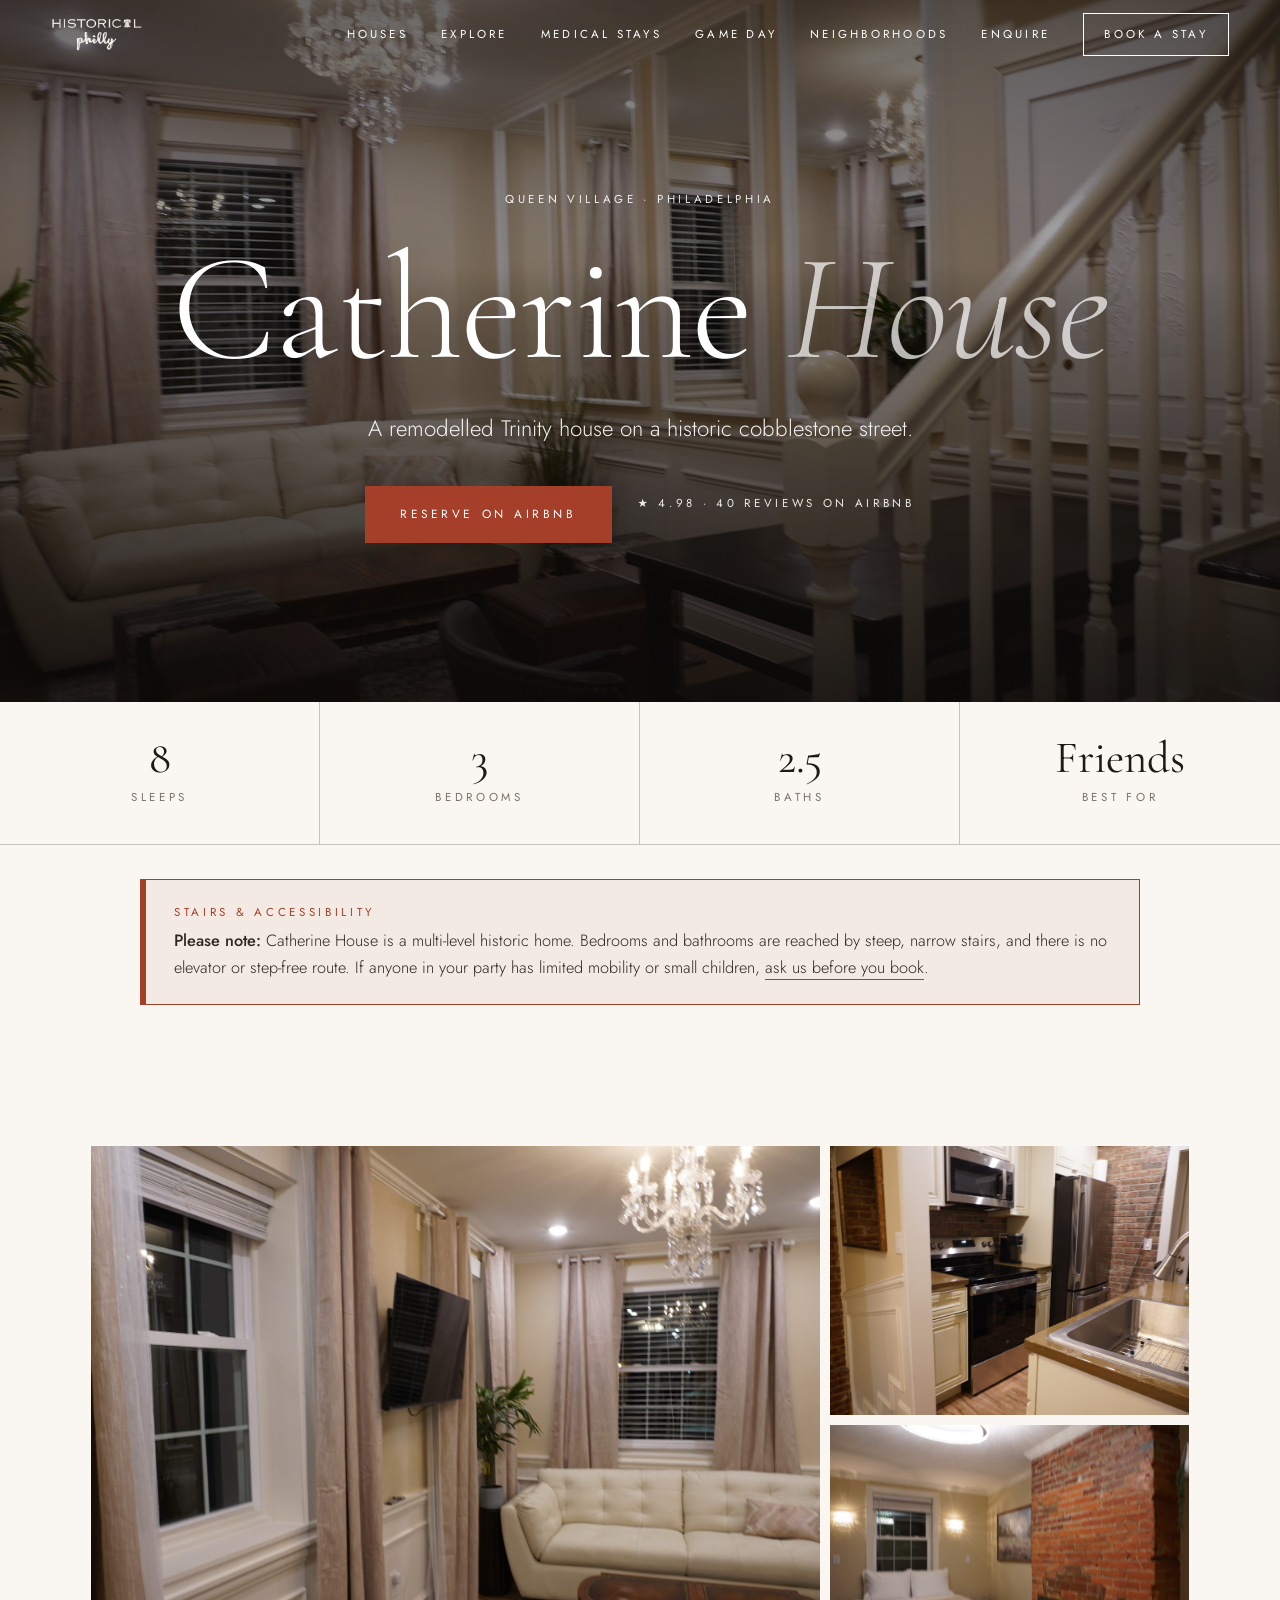
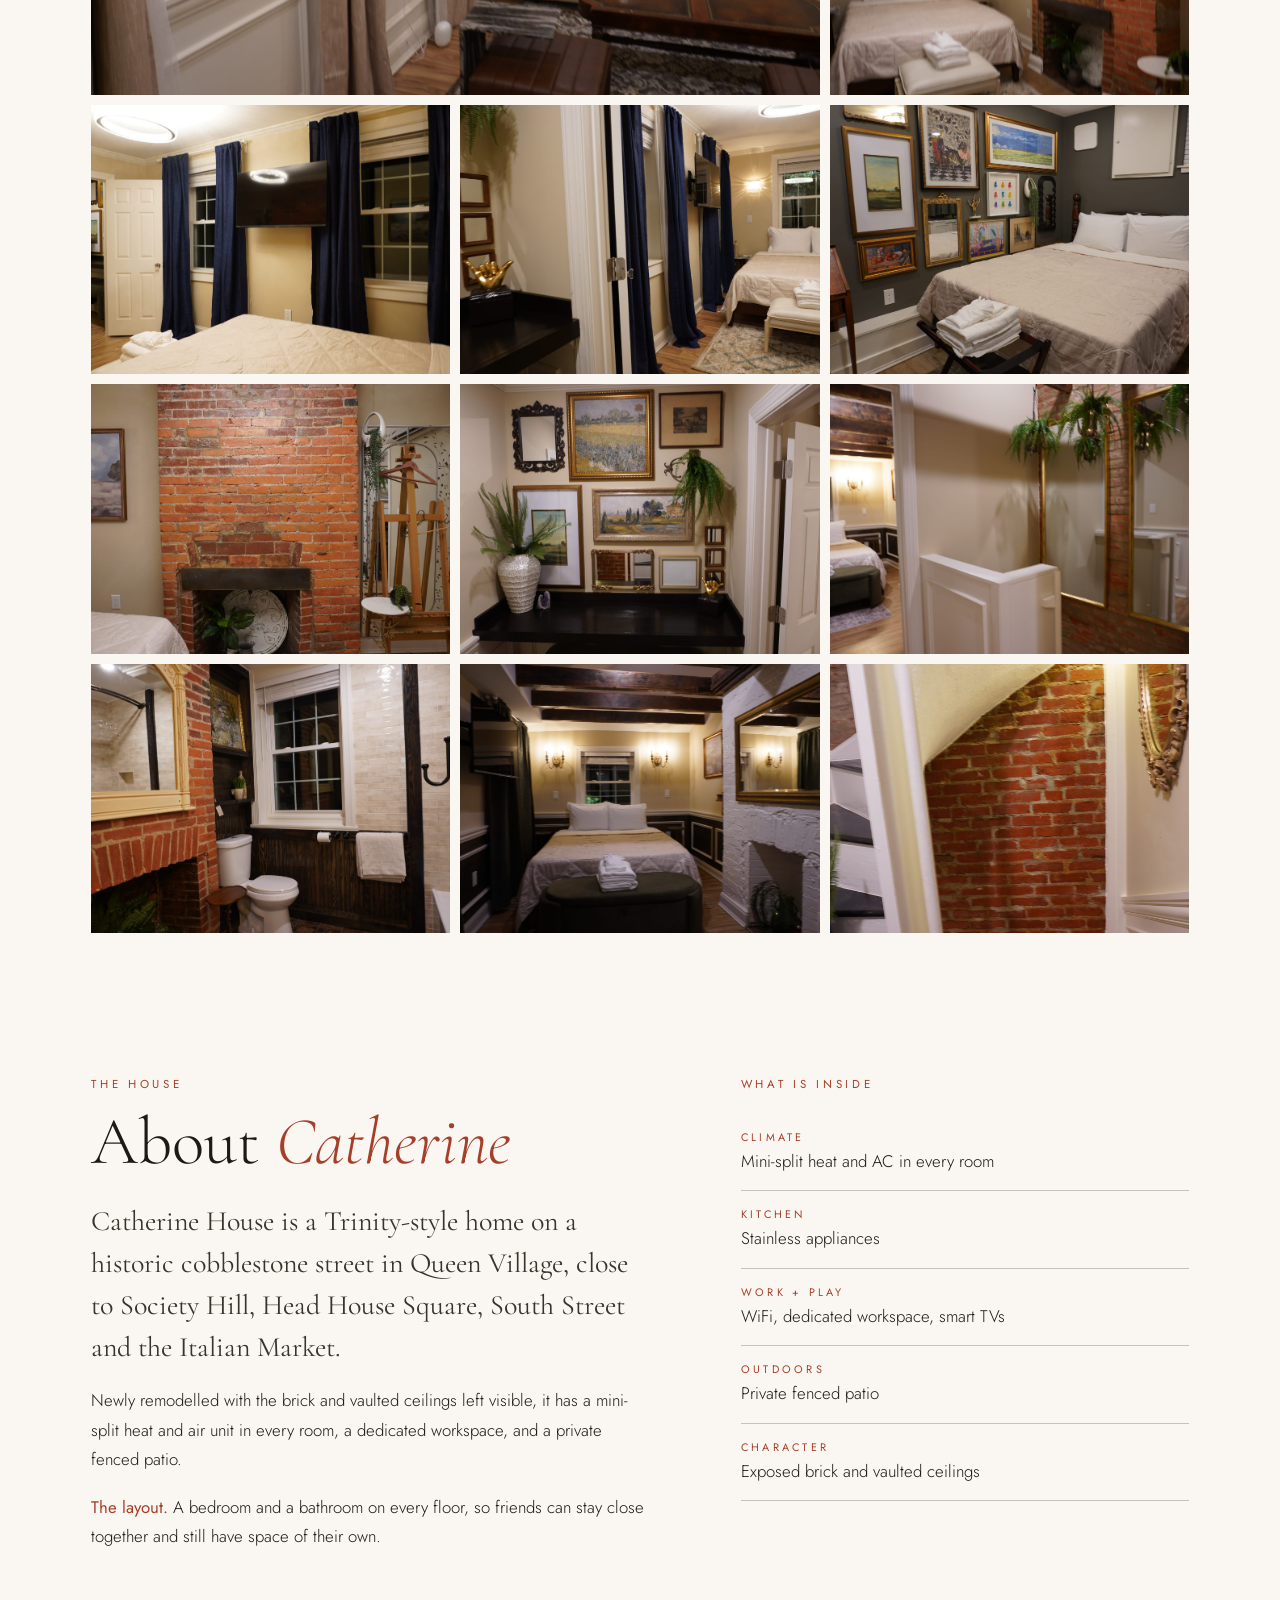
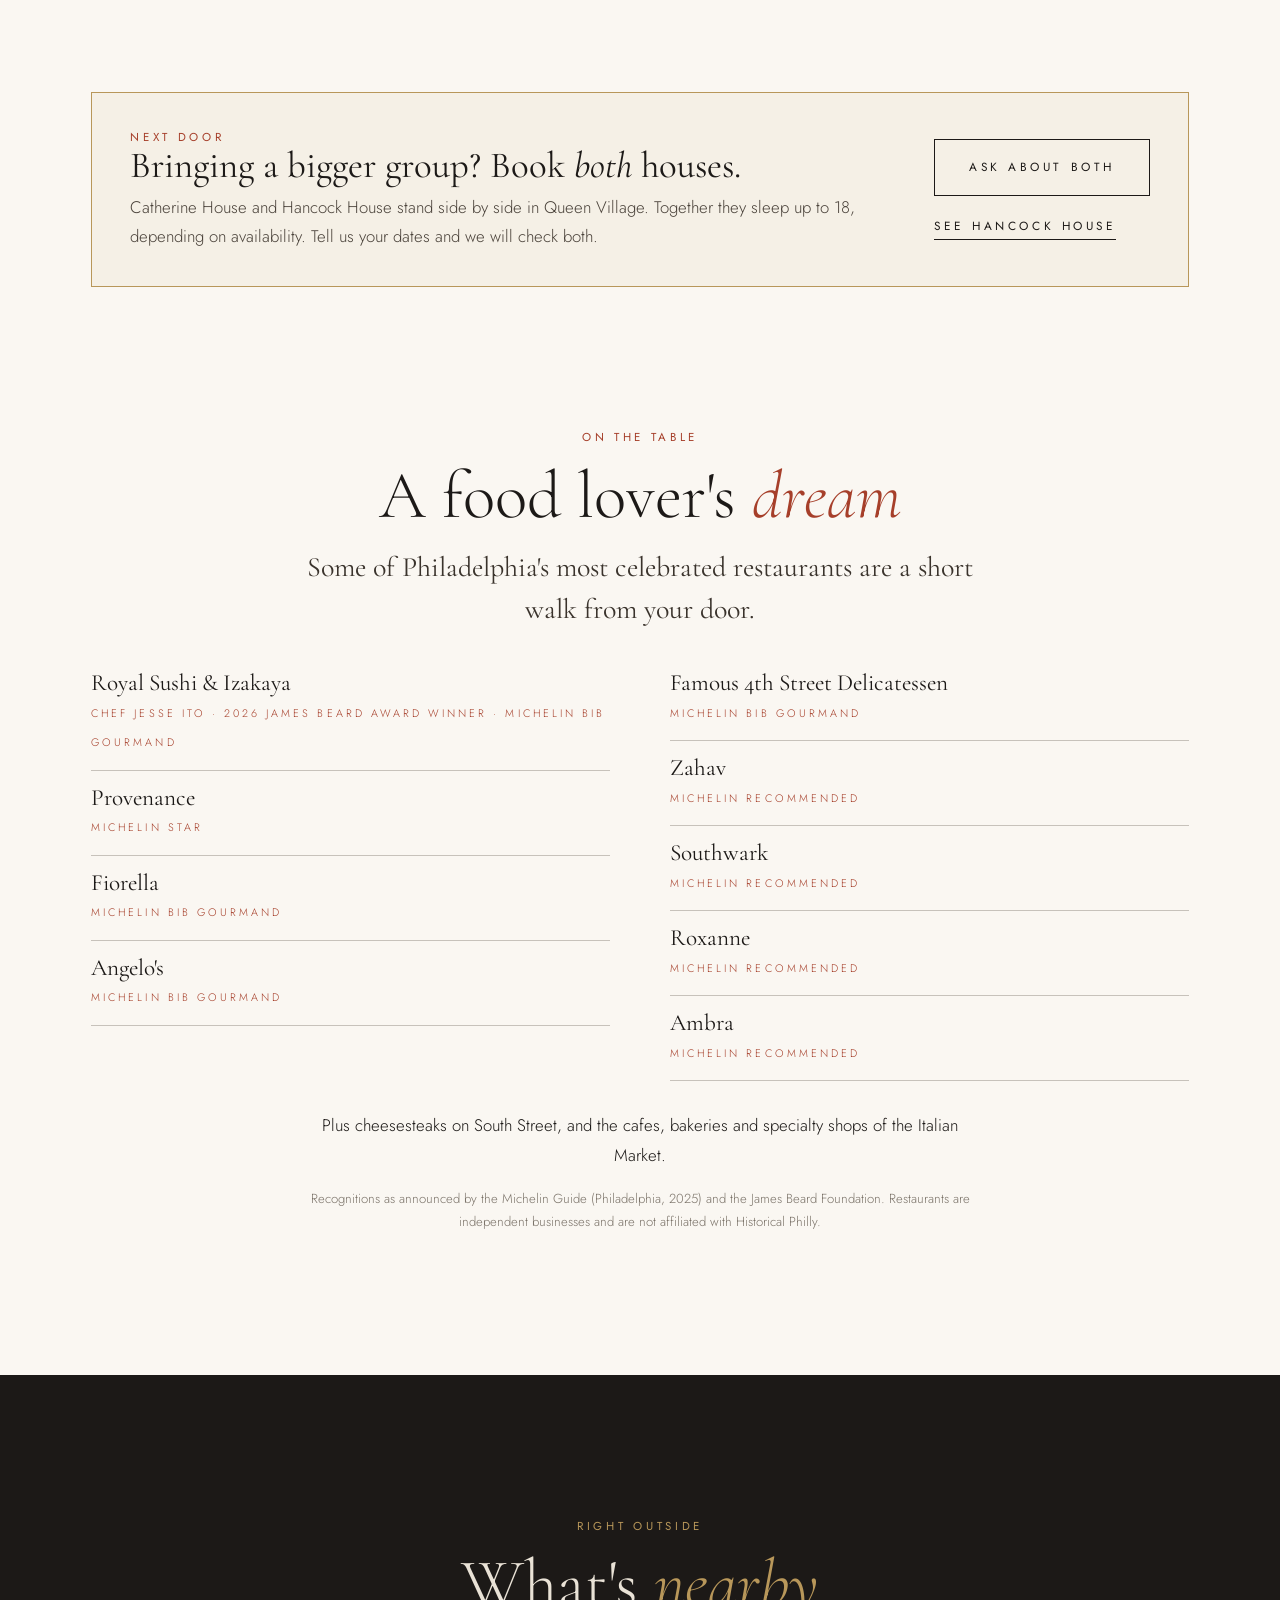
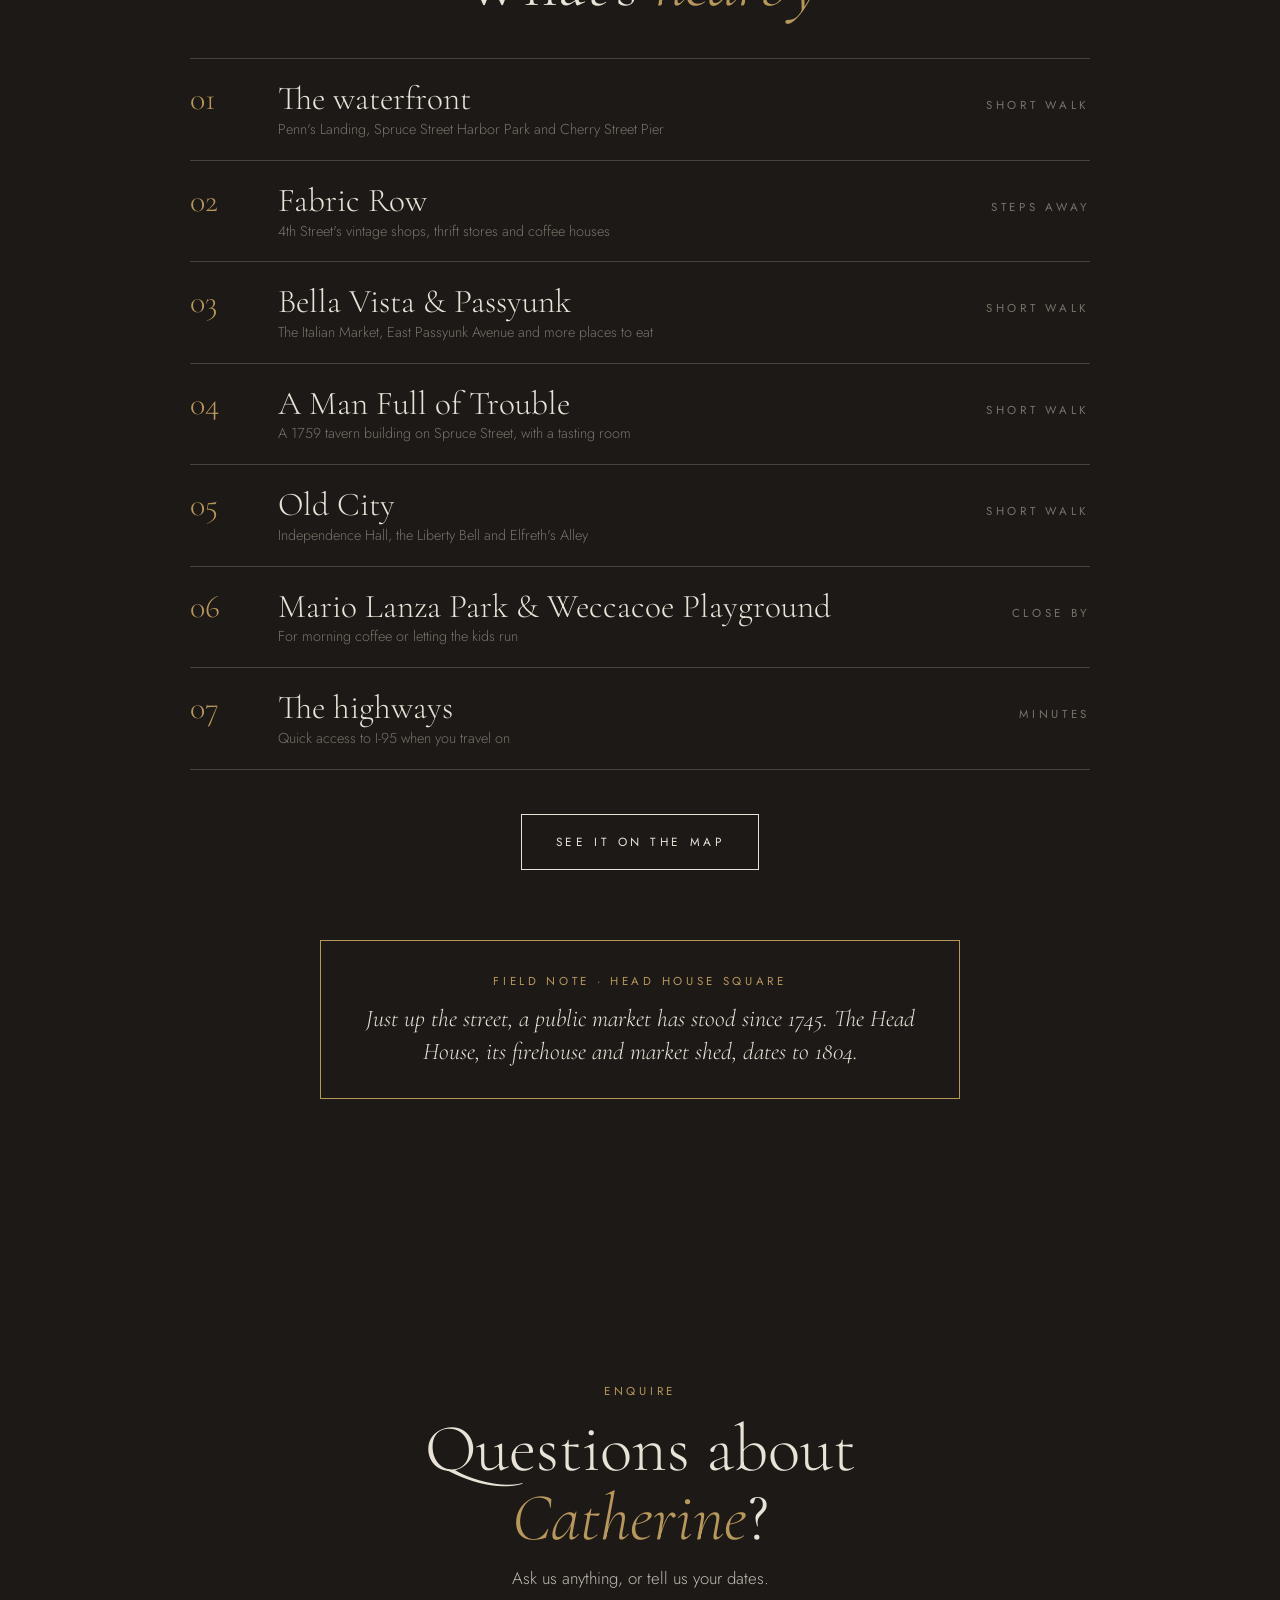
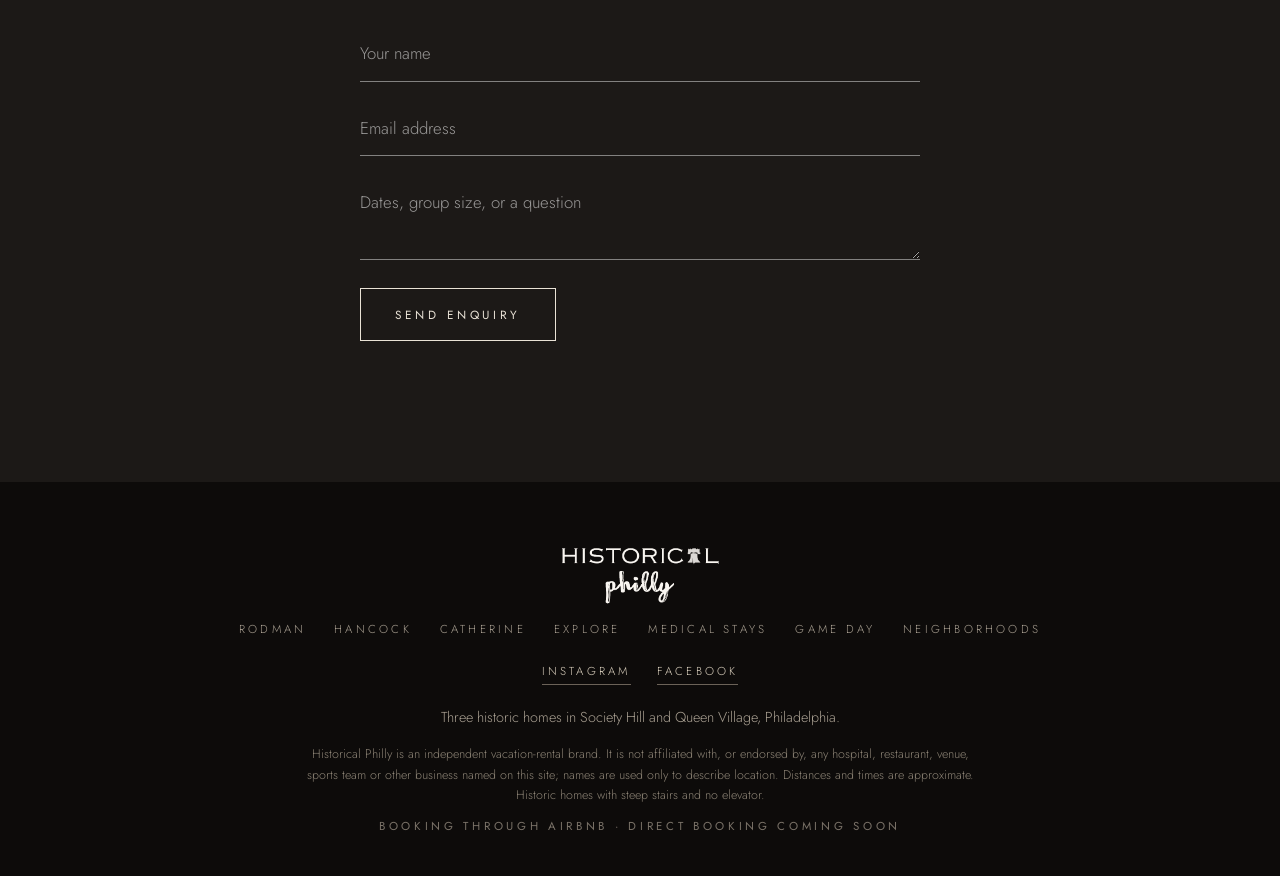
==== catherine-house.html @ 0735b4d9 "Add Game day page (Eagles, Phillies, Sixers, Flyers) with stadium distances; nav link; earlier menu " ====
<!doctype html>
<html lang="en"><head>
<meta charset="utf-8"><meta name="viewport" content="width=device-width,initial-scale=1">
<title>Catherine House · Historic Queen Village vacation home, Philadelphia · Historical Philly</title>
<meta name="description" content="Catherine House: A remodelled Trinity house on a historic cobblestone street. Sleeps 8 in Queen Village, Philadelphia.">
<meta property="og:title" content="Catherine House · Historic Queen Village vacation home, Philadelphia · Historical Philly"><meta property="og:description" content="Catherine House: A remodelled Trinity house on a historic cobblestone street. Sleeps 8 in Queen Village, Philadelphia."><meta property="og:type" content="website">
<link rel="icon" type="image/png" sizes="32x32" href="favicon-32.png"><link rel="icon" type="image/png" sizes="64x64" href="favicon-64.png"><link rel="apple-touch-icon" href="apple-touch-icon.png">
<link rel="preconnect" href="https://fonts.googleapis.com"><link rel="preconnect" href="https://fonts.gstatic.com" crossorigin>
<link href="https://fonts.googleapis.com/css2?family=Cormorant+Garamond:ital,wght@0,300;0,400;0,500;1,300;1,400&family=Jost:wght@300;400&display=swap" rel="stylesheet">
<link rel="stylesheet" href="style.css">
<script type="application/ld+json">{"@context":"https://schema.org","@type":"Organization","name":"Historical Philly","url":"https://historicalphilly.com","sameAs":["https://www.instagram.com/historicalphilly","https://www.facebook.com/profile.php?id=61594915439339"]}</script>
</head><body>
<header class="nav"><a class="brandmark lgo" href="index.html" aria-label="Historical Philly home"><img class="lg-light" src="images/logo-cream.png" alt="Historical Philly"><img class="lg-ink" src="images/logo-ink.png" alt="" aria-hidden="true"></a>
<nav class="links" aria-label="Main"><a href="index.html#houses">Houses</a><a href="explore.html">Explore</a><a href="medical.html">Medical stays</a><a href="gameday.html">Game day</a><a href="neighborhoods.html">Neighborhoods</a><a href="index.html#contact">Enquire</a><a class="book" href="index.html#houses"><span>Book a stay</span></a></nav>
<button class="burger" aria-label="Menu" aria-expanded="false"><i></i></button></header>
<div class="menu"><a href="index.html">Home</a><a href="rodman-house.html">Rodman House</a><a href="hancock-house.html">Hancock House</a><a href="catherine-house.html">Catherine House</a><a href="explore.html">Explore the map</a><a href="medical.html">Medical stays</a><a href="gameday.html">Game day</a><a href="neighborhoods.html">Neighborhoods</a><a href="index.html#contact">Enquire</a><div class="label">Society Hill · Queen Village</div></div>

<section class="hero short"><img src="images/catherine-hero.jpg" alt="Catherine House">
<div class="in"><div class="label">Queen Village · Philadelphia</div><h1>Catherine <em>House</em></h1>
<p class="sub">A remodelled Trinity house on a historic cobblestone street.</p><div class="cta-row"><a class="btn solid" href="https://www.airbnb.com/h/historicqueenvillage" rel="noopener">Reserve on Airbnb</a><span class="label">★ 4.98 · 40 reviews on Airbnb</span></div></div></section>
<div class="facts"><div><b>8</b><span class="label">Sleeps</span></div><div><b>3</b><span class="label">Bedrooms</span></div><div><b>2.5</b><span class="label">Baths</span></div><div><b>Friends</b><span class="label">Best for</span></div></div>
<div class="wrap" style="padding-top:34px"><div class="alert"><div class="label">Stairs &amp; accessibility</div><p><b>Please note:</b> Catherine House is a multi-level historic home. Bedrooms and bathrooms are reached by steep, narrow stairs, and there is no elevator or step-free route. If anyone in your party has limited mobility or small children, <a href="#contact">ask us before you book</a>.</p></div></div>

<section class="pad"><div class="wrap"><div class="gallery rv"><button type="button" data-full="images/catherine-1.jpg"><img src="images/catherine-1.jpg" alt="Catherine House photo 1" loading="lazy"></button><button type="button" data-full="images/catherine-2.jpg"><img src="images/catherine-2.jpg" alt="Catherine House photo 2" loading="lazy"></button><button type="button" data-full="images/catherine-3.jpg"><img src="images/catherine-3.jpg" alt="Catherine House photo 3" loading="lazy"></button><button type="button" data-full="images/catherine-4.jpg"><img src="images/catherine-4.jpg" alt="Catherine House photo 4" loading="lazy"></button><button type="button" data-full="images/catherine-5.jpg"><img src="images/catherine-5.jpg" alt="Catherine House photo 5" loading="lazy"></button><button type="button" data-full="images/catherine-6.jpg"><img src="images/catherine-6.jpg" alt="Catherine House photo 6" loading="lazy"></button><button type="button" data-full="images/catherine-7.jpg"><img src="images/catherine-7.jpg" alt="Catherine House photo 7" loading="lazy"></button><button type="button" data-full="images/catherine-8.jpg"><img src="images/catherine-8.jpg" alt="Catherine House photo 8" loading="lazy"></button><button type="button" data-full="images/catherine-9.jpg"><img src="images/catherine-9.jpg" alt="Catherine House photo 9" loading="lazy"></button><button type="button" data-full="images/catherine-10.jpg"><img src="images/catherine-10.jpg" alt="Catherine House photo 10" loading="lazy"></button><button type="button" data-full="images/catherine-11.jpg"><img src="images/catherine-11.jpg" alt="Catherine House photo 11" loading="lazy"></button><button type="button" data-full="images/catherine-12.jpg"><img src="images/catherine-12.jpg" alt="Catherine House photo 12" loading="lazy"></button></div></div></section>

<section class="pad" style="padding-top:0"><div class="wrap two">
<div class="rv"><div class="label brick">The house</div><h2 class="t" style="margin:14px 0 24px">About <em>Catherine</em></h2><p class="lead">Catherine House is a Trinity-style home on a historic cobblestone street in Queen Village, close to Society Hill, Head House Square, South Street and the Italian Market.</p><p style="margin-top:18px">Newly remodelled with the brick and vaulted ceilings left visible, it has a mini-split heat and air unit in every room, a dedicated workspace, and a private fenced patio.</p><p style="margin-top:18px"><b style="font-weight:400;color:var(--brick)">The layout.</b> A bedroom and a bathroom on every floor, so friends can stay close together and still have space of their own.</p></div>
<div class="rv"><div class="label brick">What is inside</div><ul class="list"><li><b>Climate</b>Mini-split heat and AC in every room</li><li><b>Kitchen</b>Stainless appliances</li><li><b>Work + play</b>WiFi, dedicated workspace, smart TVs</li><li><b>Outdoors</b>Private fenced patio</li><li><b>Character</b>Exposed brick and vaulted ceilings</li></ul></div></div></section>
<section class="pad" style="padding-top:0"><div class="wrap"><div class="callout rv"><div><div class="label brick">Next door</div>
<h3>Bringing a bigger group? Book <em>both</em> houses.</h3>
<p>Catherine House and Hancock House stand side by side in Queen Village. Together they sleep up to 18, depending on availability. Tell us your dates and we will check both.</p></div>
<div><a class="btn onlight" href="#contact">Ask about both</a><div style="margin-top:14px"><a class="uline" href="hancock-house.html">See Hancock House</a></div></div></div></div></section>
<section class="pad" style="padding-top:0"><div class="wrap"><div class="narrow rv" style="padding:0"><div class="label brick">On the table</div>
<h2 class="t" style="margin-top:14px">A food lover's <em>dream</em></h2><p class="lead" style="margin-top:16px">Some of Philadelphia's most celebrated restaurants are a short walk from your door.</p></div>
<ul class="dishes rv"><li><b>Royal Sushi &amp; Izakaya</b><span>Chef Jesse Ito · 2026 James Beard Award winner · Michelin Bib Gourmand</span></li><li><b>Provenance</b><span>Michelin star</span></li><li><b>Fiorella</b><span>Michelin Bib Gourmand</span></li><li><b>Angelo's</b><span>Michelin Bib Gourmand</span></li><li><b>Famous 4th Street Delicatessen</b><span>Michelin Bib Gourmand</span></li><li><b>Zahav</b><span>Michelin Recommended</span></li><li><b>Southwark</b><span>Michelin Recommended</span></li><li><b>Roxanne</b><span>Michelin Recommended</span></li><li><b>Ambra</b><span>Michelin Recommended</span></li></ul>
<p class="rv" style="text-align:center;margin-top:30px;max-width:640px;margin-left:auto;margin-right:auto">Plus cheesesteaks on South Street, and the cafes, bakeries and specialty shops of the Italian Market.</p>
<p class="fine rv" style="max-width:680px;margin-left:auto;margin-right:auto">Recognitions as announced by the Michelin Guide (Philadelphia, 2025) and the James Beard Foundation. Restaurants are independent businesses and are not affiliated with Historical Philly.</p></div></section>

<section class="dark pad"><div class="wrap"><div class="narrow rv" style="padding:0"><div class="label" style="color:var(--brass)">Right outside</div><h2 class="t" style="margin-top:14px">What's <em>nearby</em></h2></div>
<div class="rows" style="max-width:900px;margin:40px auto 0"><div class="row rv"><div class="n">01</div><div class="nm">The waterfront<small>Penn's Landing, Spruce Street Harbor Park and Cherry Street Pier</small></div><div class="lb label">Short walk</div></div><div class="row rv"><div class="n">02</div><div class="nm">Fabric Row<small>4th Street's vintage shops, thrift stores and coffee houses</small></div><div class="lb label">Steps away</div></div><div class="row rv"><div class="n">03</div><div class="nm">Bella Vista & Passyunk<small>The Italian Market, East Passyunk Avenue and more places to eat</small></div><div class="lb label">Short walk</div></div><div class="row rv"><div class="n">04</div><div class="nm">A Man Full of Trouble<small>A 1759 tavern building on Spruce Street, with a tasting room</small></div><div class="lb label">Short walk</div></div><div class="row rv"><div class="n">05</div><div class="nm">Old City<small>Independence Hall, the Liberty Bell and Elfreth's Alley</small></div><div class="lb label">Short walk</div></div><div class="row rv"><div class="n">06</div><div class="nm">Mario Lanza Park & Weccacoe Playground<small>For morning coffee or letting the kids run</small></div><div class="lb label">Close by</div></div><div class="row rv"><div class="n">07</div><div class="nm">The highways<small>Quick access to I-95 when you travel on</small></div><div class="lb label">Minutes</div></div></div>
<div style="text-align:center;margin-top:44px"><a class="btn" href="explore.html">See it on the map</a></div>
<div class="field rv" style="margin-top:70px"><div class="label">Field note · Head House Square</div><p>Just up the street, a public market has stood since 1745. The Head House, its firehouse and market shed, dates to 1804.</p></div></div></section>
<section class="dark pad" id="contact"><div class="narrow rv"><div class="label" style="color:var(--brass)">Enquire</div>
<h2 class="t" style="margin-top:14px">Questions about <em>Catherine</em>?</h2><p style="opacity:.8;margin-top:12px">Ask us anything, or tell us your dates.</p><div class="sent" role="status">Thank you. We will be in touch soon.</div>
<form class="sign" action="https://formsubmit.co/stefne@stefne.com" method="POST">
<input type="hidden" name="_subject" value="Historical Philly: Catherine House enquiry"><input type="hidden" name="_template" value="table"><input type="hidden" name="_captcha" value="false">
<input type="text" name="_honey" style="display:none" tabindex="-1" autocomplete="off"><input type="hidden" name="_next" value="https://historicalphilly.com/catherine-house.html?sent=1">
<input type="text" name="name" placeholder="Your name" aria-label="Your name" required>
<input type="email" name="email" placeholder="Email address" aria-label="Email address" required>
<textarea name="message" rows="2" placeholder="Dates, group size, or a question" aria-label="Message"></textarea>
<button class="btn" type="submit">Send enquiry</button></form></div></section>
<div class="mcta"><a class="btn solid" href="https://www.airbnb.com/h/historicqueenvillage" rel="noopener">Reserve Catherine House</a></div>
<footer><div class="wrap"><a href="index.html"><img class="flogo" src="images/logo-cream.png" alt="Historical Philly"></a>
<nav><a href="rodman-house.html">Rodman</a><a href="hancock-house.html">Hancock</a><a href="catherine-house.html">Catherine</a><a href="explore.html">Explore</a><a href="medical.html">Medical stays</a><a href="gameday.html">Game day</a><a href="neighborhoods.html">Neighborhoods</a></nav>
<div class="social"><a href="https://www.instagram.com/historicalphilly" rel="noopener" target="_blank">Instagram</a><a href="https://www.facebook.com/profile.php?id=61594915439339" rel="noopener" target="_blank">Facebook</a></div><div>Three historic homes in Society Hill and Queen Village, Philadelphia.</div>
<p class="disc">Historical Philly is an independent vacation-rental brand. It is not affiliated with, or endorsed by, any hospital, restaurant, venue, sports team or other business named on this site; names are used only to describe location. Distances and times are approximate. Historic homes with steep stairs and no elevator.</p><div class="label">Booking through Airbnb · direct booking coming soon</div></div></footer>
<script src="script.js"></script>
</body></html>
---- style.css ----
/* Historical Philly — editorial / cinematic system
   Cormorant Garamond display + Jost text. Warm stone neutrals, brick-red accent, brass hairlines. */
:root{
  --cream:#faf7f2;--stone:#1c1917;--ink:#0d0b0a;--brick:#a63f2a;--brass:#b8975a;--mist:#e6dfd1;--muted:#7a7268;
  --serif:'Cormorant Garamond','Times New Roman',serif;--sans:'Jost',system-ui,sans-serif;
  --gut:clamp(20px,4vw,56px);
}
*{box-sizing:border-box;margin:0;padding:0}
html{scroll-behavior:smooth}
body{background:var(--cream);color:var(--stone);font-family:var(--sans);font-weight:300;font-size:1.05rem;line-height:1.75;-webkit-font-smoothing:antialiased}
img{max-width:100%;display:block}
a{color:inherit}
.wrap{max-width:1200px;margin:0 auto;padding:0 var(--gut)}
.narrow{max-width:720px;margin:0 auto;padding:0 var(--gut);text-align:center}
.label{font-family:var(--sans);font-weight:400;font-size:.72rem;letter-spacing:.32em;text-transform:uppercase}
.brick{color:var(--brick)}
h1,h2,h3{font-family:var(--serif);font-weight:300;line-height:1.02}
h2.t{font-size:clamp(2.4rem,5.4vw,4.2rem);margin-bottom:6px}
h2.t em,h1 em{font-style:italic;color:var(--brick)}
.vline{width:1px;height:72px;background:var(--brass);margin:30px auto}
section.pad{padding:clamp(80px,11vw,150px) 0}
.dark{background:var(--stone);color:#e9e2d6}
.dark h2.t em{color:var(--brass)}

/* ===== nav ===== */
.nav{position:fixed;top:0;left:0;right:0;z-index:50;display:flex;align-items:center;justify-content:space-between;
  height:82px;padding:0 var(--gut);color:#fff;transition:background .35s,color .35s,height .35s,box-shadow .35s}
.nav.solid{background:rgba(250,247,242,.96);color:var(--stone);height:66px;box-shadow:0 1px 0 rgba(28,25,23,.12);backdrop-filter:blur(8px)}
.brandmark{text-decoration:none;font-family:var(--serif);font-size:1.55rem;letter-spacing:.22em;text-transform:uppercase;font-weight:500;white-space:nowrap}
.brandmark i{font-style:italic;text-transform:none;letter-spacing:.02em;font-weight:400;opacity:.8;margin:0 .15em}
.links{display:flex;align-items:center;gap:clamp(18px,2.6vw,38px)}
.links a{text-decoration:none;font-size:.72rem;letter-spacing:.28em;text-transform:uppercase;font-weight:400;padding:6px 0;border-bottom:1px solid transparent}
.links a:hover,.links a[aria-current]{border-color:currentColor}
.links .book{border:1px solid currentColor;padding:10px 20px}
.links .book:hover{background:currentColor}
.links .book:hover span{color:var(--ink)}
.burger{display:none;background:none;border:0;color:inherit;cursor:pointer;width:34px;height:34px;position:relative}
.burger i,.burger::before,.burger::after{content:"";position:absolute;left:5px;right:5px;height:1px;background:currentColor;transition:.3s}
.burger::before{top:11px}.burger i{top:17px}.burger::after{top:23px}
.menu{position:fixed;inset:0;background:var(--ink);color:#f3ece0;z-index:45;display:none;flex-direction:column;align-items:center;justify-content:center;gap:10px}
.menu.on{display:flex}
.menu a{font-family:var(--serif);font-size:clamp(2.2rem,9vw,3.6rem);text-decoration:none;font-weight:300;line-height:1.25}
.menu a:hover{font-style:italic;color:var(--brass)}
.menu .label{color:var(--brass);margin-top:26px}
body.lock{overflow:hidden}

/* ===== hero ===== */
.hero{position:relative;min-height:100svh;display:grid;place-items:center;text-align:center;color:#fff;overflow:hidden;background:var(--ink)}
.hero.short{min-height:78svh}
.hero>img{position:absolute;inset:0;width:100%;height:100%;object-fit:cover;animation:kb 26s ease-out both;transform-origin:50% 40%}
@keyframes kb{from{transform:scale(1.02)}to{transform:scale(1.14)}}
.hero::after{content:"";position:absolute;inset:0;background:linear-gradient(rgba(13,11,10,.62),rgba(13,11,10,.34) 38%,rgba(13,11,10,.86))}
.hero .in{position:relative;z-index:2;padding:120px var(--gut) 90px;max-width:1100px}
.hero .label{color:rgba(255,255,255,.9);margin-bottom:22px}
.hero h1{font-size:clamp(3.6rem,12.5vw,9.5rem);text-shadow:0 2px 40px rgba(0,0,0,.35);letter-spacing:-.01em}
.hero h1 em{color:rgba(255,255,255,.7);font-weight:300}
.hero .sub{font-size:clamp(1.05rem,2vw,1.4rem);margin:22px auto 38px;max-width:640px;color:rgba(255,255,255,.92)}
.cta-row{display:flex;gap:26px;justify-content:center;align-items:center;flex-wrap:wrap}
.btn{display:inline-block;text-decoration:none;font-family:var(--sans);font-weight:400;font-size:.74rem;letter-spacing:.3em;text-transform:uppercase;
  padding:17px 34px;border:1px solid currentColor;color:inherit;background:transparent;cursor:pointer;transition:.3s}
.btn:hover{background:#fff;color:var(--ink);border-color:#fff}
.btn.solid{background:var(--brick);border-color:var(--brick);color:#fff}
.btn.solid:hover{background:transparent;color:inherit;border-color:currentColor}
.btn.onlight:hover{background:var(--stone);color:var(--cream);border-color:var(--stone)}
.uline{font-size:.74rem;letter-spacing:.3em;text-transform:uppercase;font-weight:400;text-decoration:none;border-bottom:1px solid currentColor;padding-bottom:5px}
.scrollcue{position:absolute;bottom:26px;left:50%;transform:translateX(-50%);z-index:2;color:rgba(255,255,255,.75)}
.scrollcue::after{content:"";display:block;width:1px;height:38px;background:rgba(255,255,255,.6);margin:10px auto 0}

/* ===== intro ===== */
.lead{font-family:var(--serif);font-size:clamp(1.3rem,2.4vw,1.75rem);line-height:1.5;color:#3a332c;font-weight:400}

/* ===== house cards ===== */
.houses{display:grid;grid-template-columns:repeat(3,1fr);gap:26px;margin-top:56px}
.hcard{position:relative;display:block;aspect-ratio:3/4.3;overflow:hidden;color:#fff;text-decoration:none;background:var(--ink)}
.hcard img{position:absolute;inset:0;width:100%;height:100%;object-fit:cover;transition:transform 1.4s cubic-bezier(.2,.7,.2,1)}
.hcard:hover img{transform:scale(1.08)}
.hcard::after{content:"";position:absolute;inset:0;background:linear-gradient(transparent 38%,rgba(13,11,10,.88))}
.hcard .tx{position:absolute;left:0;right:0;bottom:0;z-index:2;padding:30px 28px}
.hcard .label{color:var(--brass);margin-bottom:8px}
.hcard h3{font-size:clamp(2rem,3.2vw,2.7rem);font-weight:400}
.hcard .rt{font-size:.85rem;letter-spacing:.05em;opacity:.85;margin-top:2px}
.hcard .go{display:inline-block;margin-top:16px;font-size:.7rem;letter-spacing:.3em;text-transform:uppercase;border-bottom:1px solid rgba(255,255,255,.6);padding-bottom:4px}

/* ===== quote band ===== */
.qband{position:relative;text-align:center;color:#f3ece0;overflow:hidden}
.qband>img{position:absolute;inset:0;width:100%;height:100%;object-fit:cover;opacity:.32}
.qband::before{content:"";position:absolute;inset:0;background:rgba(28,25,23,.86)}
.qband .wrap{position:relative;z-index:1}
.qband blockquote{font-family:var(--serif);font-style:italic;font-weight:300;font-size:clamp(2.2rem,5.6vw,4.6rem);line-height:1.08;max-width:1000px;margin:0 auto}
.qband .label{color:var(--brass);margin-top:30px}

/* ===== numbered rows (walk / places) ===== */
.rows{margin-top:40px;border-top:1px solid rgba(122,114,104,.4)}
.row{display:grid;grid-template-columns:70px 1fr auto;gap:18px;align-items:baseline;padding:22px 0;border-bottom:1px solid rgba(122,114,104,.4);transition:padding .3s}
.row:hover{padding-left:12px}
.row .n{font-family:var(--serif);font-size:2rem;color:var(--brick);line-height:1}
.row .nm{font-family:var(--serif);font-size:clamp(1.5rem,2.6vw,2.1rem);line-height:1.1}
.row .nm small{display:block;font-family:var(--sans);font-size:.9rem;color:var(--muted);margin-top:4px;font-weight:300}
.row .lb{color:var(--muted);text-align:right}
.dark .row{border-color:rgba(255,255,255,.18)}.dark .rows{border-color:rgba(255,255,255,.18)}.dark .row .n{color:var(--brass)}

/* ===== split sections ===== */
.split{display:grid;grid-template-columns:1fr 1fr;min-height:640px}
.split .im{position:relative;overflow:hidden}
.split .im img{position:absolute;inset:0;width:100%;height:100%;object-fit:cover}
.split .tx{padding:clamp(48px,7vw,110px) clamp(28px,6vw,90px);display:flex;flex-direction:column;justify-content:center}
.split.rev .im{order:2}
.split .tx p+p{margin-top:16px}

/* ===== house page ===== */
.facts{display:grid;grid-template-columns:repeat(4,1fr);border-bottom:1px solid rgba(122,114,104,.4)}
.facts div{padding:34px 12px;text-align:center;border-right:1px solid rgba(122,114,104,.4)}
.facts div:last-child{border-right:0}
.facts b{display:block;font-family:var(--serif);font-weight:400;font-size:clamp(1.9rem,3.6vw,2.8rem);line-height:1}
.facts span{color:var(--muted)}
.gallery{display:grid;grid-template-columns:repeat(3,1fr);gap:10px}
.gallery button{border:0;padding:0;background:var(--ink);cursor:zoom-in;overflow:hidden;aspect-ratio:4/3}
.gallery button:first-child{grid-column:span 2;grid-row:span 2;aspect-ratio:auto}
.gallery img{width:100%;height:100%;object-fit:cover;transition:transform 1s cubic-bezier(.2,.7,.2,1)}
.gallery button:hover img{transform:scale(1.06)}
.two{display:grid;grid-template-columns:1.25fr 1fr;gap:clamp(36px,7vw,110px)}
.list{list-style:none;margin-top:20px}
.list li{padding:14px 0;border-bottom:1px solid rgba(122,114,104,.4)}
.list b{display:block;font-weight:400;color:var(--brick);font-size:.68rem;letter-spacing:.3em;text-transform:uppercase}
.field{border:1px solid var(--brass);padding:30px 34px;max-width:640px;margin:0 auto;text-align:center}
.field .label{color:var(--brass);margin-bottom:12px}
.field p{font-family:var(--serif);font-style:italic;font-size:1.5rem;line-height:1.35;color:inherit}
.note{border-left:2px solid var(--brick);padding:6px 0 6px 20px;margin-top:26px;color:#4a423a}
.stars{letter-spacing:.14em;color:var(--brass);font-size:.8rem}

/* ===== forms ===== */
.sent{display:none;max-width:560px;margin:0 auto 24px;padding:14px;border:1px solid var(--brass);color:var(--brass);text-align:center;font-size:.85rem;letter-spacing:.06em}
form.sign{display:grid;gap:20px;max-width:560px;margin:34px auto 0;text-align:left}
form.sign input,form.sign textarea{font:inherit;font-weight:300;background:transparent;border:0;border-bottom:1px solid rgba(255,255,255,.45);color:#fff;padding:12px 0;width:100%;border-radius:0;outline:0}
form.sign input::placeholder,form.sign textarea::placeholder{color:rgba(255,255,255,.55)}
form.sign input:focus,form.sign textarea:focus{border-color:var(--brass)}
form.sign .btn{justify-self:start;margin-top:8px}

/* ===== footer ===== */
footer{background:var(--ink);color:#a89f91;text-align:center;padding:0 0 40px;font-size:.9rem}
footer{padding-top:64px}
footer .brandmark{color:#f3ece0;display:inline-block;margin-bottom:14px}
footer .label{margin-top:10px;color:#7a7268}
footer nav{display:flex;justify-content:center;gap:28px;flex-wrap:wrap;margin:12px 0 22px}
footer nav a{font-size:.72rem;letter-spacing:.28em;text-transform:uppercase;text-decoration:none}

/* ===== lightbox ===== */
#lb{position:fixed;inset:0;background:rgba(13,11,10,.96);display:none;align-items:center;justify-content:center;z-index:100;padding:20px}
#lb.on{display:flex}
#lb img{max-height:90vh}
#lb button{position:absolute;background:none;border:0;color:#fff;font-size:2.6rem;cursor:pointer;padding:12px;font-weight:200}
#lb .x{top:8px;right:14px}#lb .p{left:8px;top:50%}#lb .n{right:8px;top:50%}

.mcta{display:none}
/* reveal */
.js .rv{opacity:0;transform:translateY(28px);transition:opacity 1s ease,transform 1s cubic-bezier(.2,.7,.2,1)}
.js .rv.in{opacity:1;transform:none}

@media(max-width:900px){
  .links{display:none}.burger{display:block}
  .houses{grid-template-columns:1fr}.hcard{aspect-ratio:4/4.6}
  .split,.two{grid-template-columns:1fr}.split .im{min-height:340px}.split.rev .im{order:0}
  .facts{grid-template-columns:repeat(2,1fr)}.facts div:nth-child(2){border-right:0}.facts div:nth-child(-n+2){border-bottom:1px solid rgba(122,114,104,.4)}
  .gallery{grid-template-columns:repeat(2,1fr)}.gallery button:first-child{grid-column:span 2;aspect-ratio:4/3}
  .row{grid-template-columns:44px 1fr}.row .lb{grid-column:2;text-align:left}
  .mcta{display:block;position:sticky;bottom:0;z-index:30;background:var(--ink);padding:10px var(--gut)}
  .mcta .btn{width:100%;text-align:center;padding:15px}
}
@media(prefers-reduced-motion:reduce){.hero>img{animation:none}.js .rv{opacity:1;transform:none;transition:none}*{scroll-behavior:auto!important}}

/* ===== v3: Stef feedback additions ===== */
.rt b{font-weight:400;color:var(--brass)}
.callout{display:grid;grid-template-columns:1fr auto;gap:30px;align-items:center;border:1px solid var(--brass);padding:34px 38px;background:rgba(184,151,90,.08)}
.callout h3{font-size:clamp(1.7rem,3vw,2.3rem);font-weight:400}
.callout p{margin-top:8px;color:#4a423a}
.dishes{list-style:none;margin-top:26px;columns:2;column-gap:60px}
.dishes li{break-inside:avoid;padding:14px 0;border-bottom:1px solid rgba(122,114,104,.4)}
.dishes b{display:block;font-family:var(--serif);font-weight:400;font-size:1.45rem;line-height:1.15}
.dishes span{font-size:.68rem;letter-spacing:.28em;text-transform:uppercase;color:var(--brick)}
.chips{display:flex;flex-wrap:wrap;gap:10px;justify-content:center;margin:26px 0}
.chip{background:transparent;border:1px solid var(--stone);color:var(--stone);font:400 .7rem var(--sans);letter-spacing:.26em;text-transform:uppercase;padding:11px 18px;cursor:pointer;transition:.25s}
.chip:hover,.chip.on{background:var(--stone);color:var(--cream)}
#map{height:min(70vh,640px);min-height:420px;border:1px solid var(--stone);background:var(--mist)}
#map .leaflet-tile{filter:grayscale(.55) sepia(.35) contrast(.95) brightness(1.02)}
.pin{width:14px;height:14px;border-radius:50%;background:var(--stone);border:2px solid var(--cream);box-shadow:0 1px 4px rgba(0,0,0,.4)}
.pin.h{background:var(--brick);width:30px;height:30px;display:grid;place-items:center;color:#fff;font:500 .62rem var(--sans);letter-spacing:.05em;border-width:3px}
.pop b{font-family:var(--serif);font-weight:500;font-size:1.25rem;display:block;line-height:1.1;margin-bottom:4px}
.pop span{display:block;color:#6b6258;font-size:.82rem;margin-top:6px}
.leaflet-popup-content{font-family:var(--sans);font-weight:300;font-size:.9rem;line-height:1.5}
.alist{margin-top:34px;display:grid;grid-template-columns:repeat(2,1fr);gap:0 60px}
.alist .row{grid-template-columns:1fr auto}
.alist .nm{font-size:1.4rem}
.alist .lb{white-space:nowrap}
.fine{font-size:.82rem;color:var(--muted);text-align:center;margin-top:18px}
@media(max-width:900px){.callout{grid-template-columns:1fr}.dishes{columns:1}.alist{grid-template-columns:1fr}.alist .row{grid-template-columns:1fr}}
.alist{grid-template-columns:1fr;max-width:920px;margin-left:auto;margin-right:auto;gap:0}
.alist .row{grid-template-columns:1fr minmax(190px,auto);align-items:start}
.alist .lb{white-space:normal;line-height:1.7}
@media(max-width:900px){.alist .row{grid-template-columns:1fr}.alist .lb{text-align:left}}
.hcard .label{color:#e9d3a0}.hcard .rt b{color:#f0dcae}
.hcard::after{background:linear-gradient(transparent 30%,rgba(13,11,10,.92))}
.pin.w{background:var(--brick)}
.chips.sub{margin-top:-6px}
.chip.walk{border-color:var(--brick);color:var(--brick)}
.chip.walk:hover,.chip.walk.on{background:var(--brick);color:#fff}
.social{display:flex;justify-content:center;gap:26px;margin:6px 0 20px}
.social a{font-size:.72rem;letter-spacing:.28em;text-transform:uppercase;text-decoration:none;color:#d9cfbd;border-bottom:1px solid #6b6258;padding-bottom:3px}
.social a:hover{color:var(--brass);border-color:var(--brass)}
.cmp{display:grid;grid-template-columns:1fr 1fr;gap:0;border:1px solid rgba(122,114,104,.5);margin-top:34px}
.cmp>div{padding:30px 32px}
.cmp>div+div{border-left:1px solid rgba(122,114,104,.5)}
.cmp h3{font-size:1.9rem;font-weight:400;margin:6px 0 12px}
.cmp ul{list-style:none}.cmp li{padding:8px 0;border-bottom:1px dotted rgba(122,114,104,.5);font-size:.95rem}
@media(max-width:900px){.cmp{grid-template-columns:1fr}.cmp>div+div{border-left:0;border-top:1px solid rgba(122,114,104,.5)}}
.mapnote{max-width:760px;margin:20px auto 0;padding:6px 0 6px 18px;border-left:2px solid var(--brick);font-size:.9rem;line-height:1.6;color:#4a423a}
.mapnote b{font-weight:400;color:var(--brick)}
.why3{display:grid;grid-template-columns:repeat(2,1fr);gap:46px 70px;max-width:980px;margin:0 auto}
.why3>div{border-top:1px solid var(--brass);padding-top:18px}
@media(max-width:900px){.why3{grid-template-columns:1fr;gap:30px}}
.hosp .row{grid-template-columns:50px 1fr minmax(300px,auto)}
.hosp .lb{font-size:.76rem;line-height:1.9;letter-spacing:.1em;color:#e2d8c6}
@media(max-width:900px){.hosp .row{grid-template-columns:44px 1fr}.hosp .lb{grid-column:2}}
/* stairs / accessibility call-out + disclaimers */
.alert{max-width:1000px;margin:0 auto;border:1px solid var(--brick);border-left-width:6px;background:rgba(166,63,42,.07);padding:22px 28px}
.alert .label{color:var(--brick);margin-bottom:6px}
.alert p{font-size:1.02rem;line-height:1.65;color:#2f2822}
.alert b{font-weight:500}
.alert a{border-bottom:1px solid var(--brick);text-decoration:none}
.disc{max-width:780px;margin:14px auto 6px;font-size:.78rem;line-height:1.65;color:#8b8274;padding:0 var(--gut)}
.dot{display:inline-block;width:9px;height:9px;border-radius:50%;margin-right:7px;vertical-align:middle}
#mmap{height:min(72vh,660px);min-height:440px;border:1px solid var(--stone);background:var(--mist)}
#mmap .leaflet-tile{filter:grayscale(.55) sepia(.35) contrast(.95) brightness(1.02)}
.mlist{max-width:920px;margin:34px auto 0}
.mlist .row{grid-template-columns:1fr minmax(190px,auto);align-items:start}
.mlist .nm{font-size:1.35rem}.mlist .nm small{font-size:.86rem}
.mlist .lb{white-space:normal;line-height:1.7}
@media(max-width:900px){.mlist .row{grid-template-columns:1fr}.mlist .lb{text-align:left}}
.brandmark.lgo{display:flex;align-items:center;padding:0}
.brandmark.lgo img{height:58px;width:auto;display:block;transition:opacity .3s,height .3s}
.brandmark.lgo .lg-ink{position:absolute;opacity:0}
.nav.solid .brandmark.lgo img{height:48px}
.nav.solid .brandmark.lgo .lg-light{opacity:0}
.nav.solid .brandmark.lgo .lg-ink{opacity:1}
footer .flogo{height:84px;width:auto;margin:0 auto 12px;display:block}
@media(max-width:900px){.brandmark.lgo img{height:46px}.nav.solid .brandmark.lgo img{height:40px}}
/* logo sizing: fluid, scales with the viewport (overrides earlier fixed sizes) */
.nav{height:clamp(62px,5.4vw,78px)}
.nav.solid{height:clamp(54px,4.2vw,60px)}
.brandmark.lgo img{height:clamp(30px,2.6vw,42px);width:auto}
.nav.solid .brandmark.lgo img{height:clamp(27px,2.2vw,34px)}
footer .flogo{height:clamp(44px,4.6vw,60px);margin-bottom:14px}
/* seven nav items: switch to the menu button a bit earlier so the header never wraps */
@media(max-width:1120px){.links{display:none}.burger{display:block}}
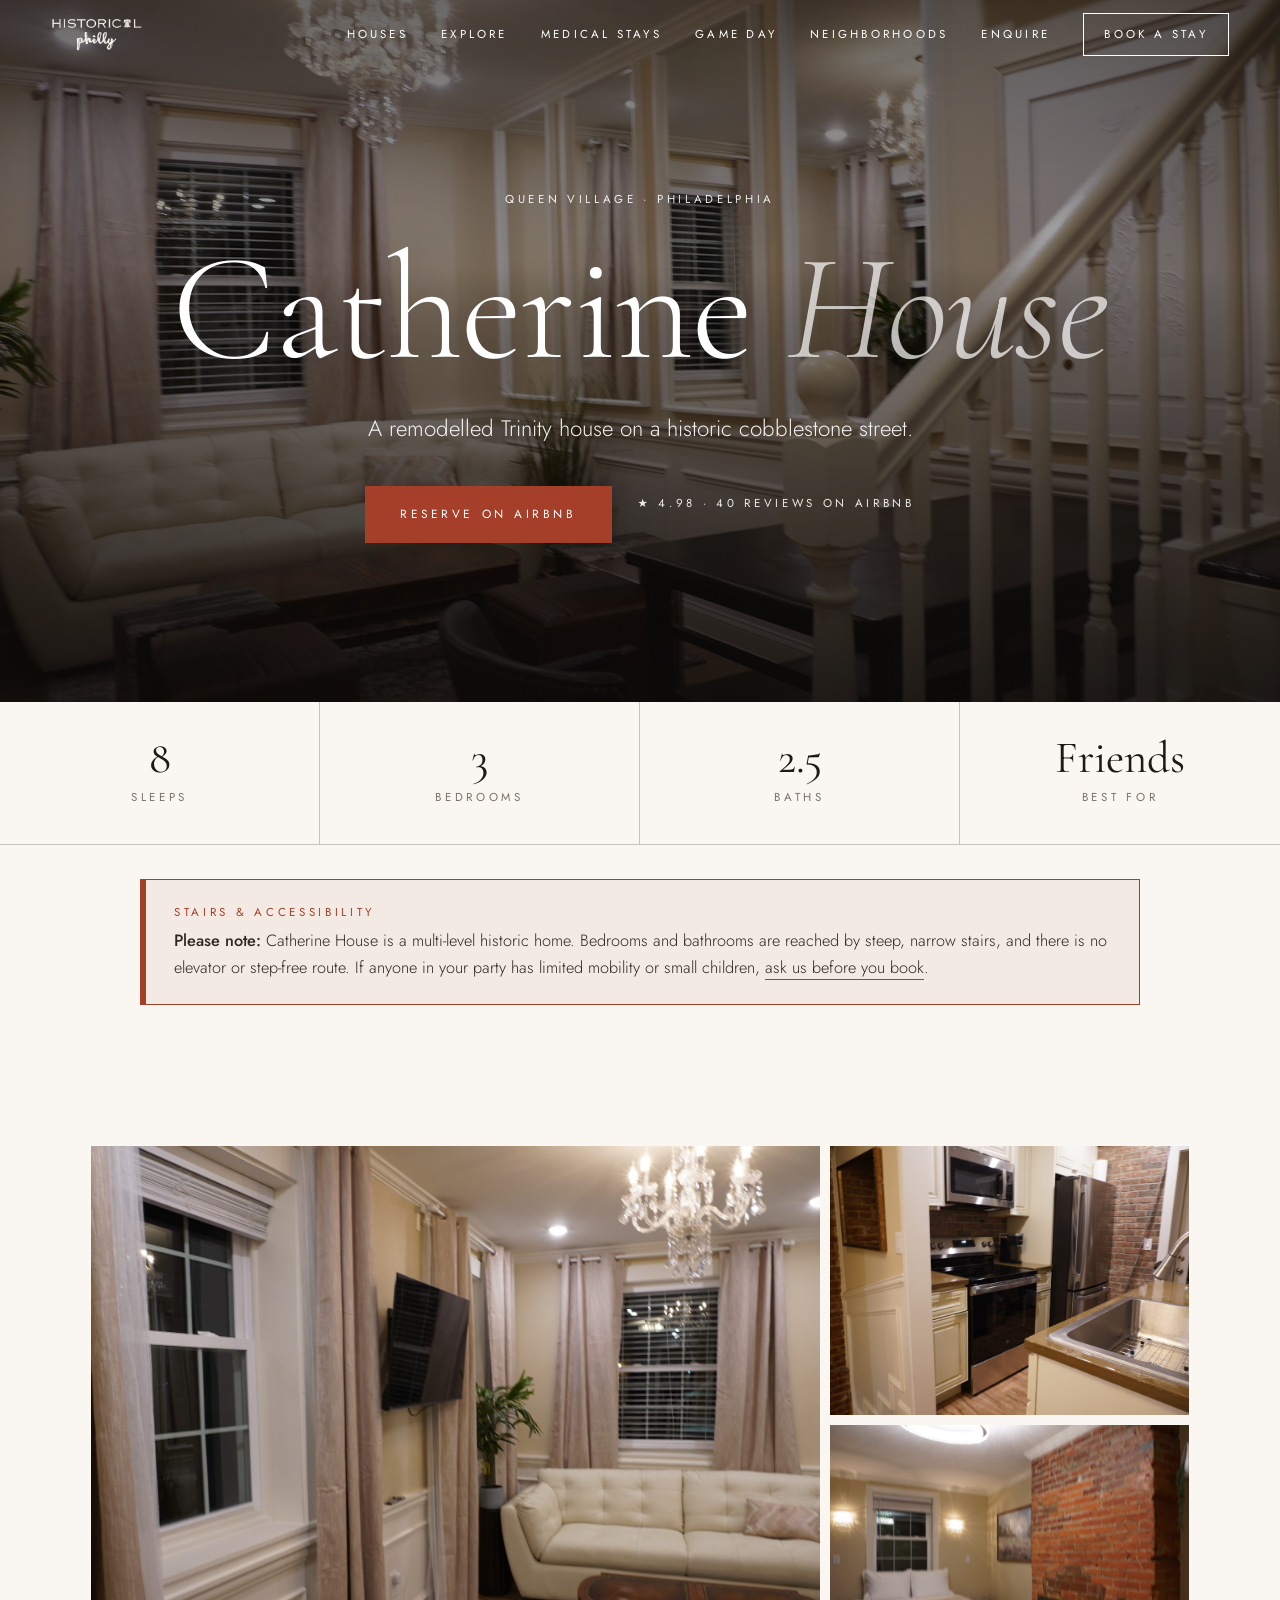
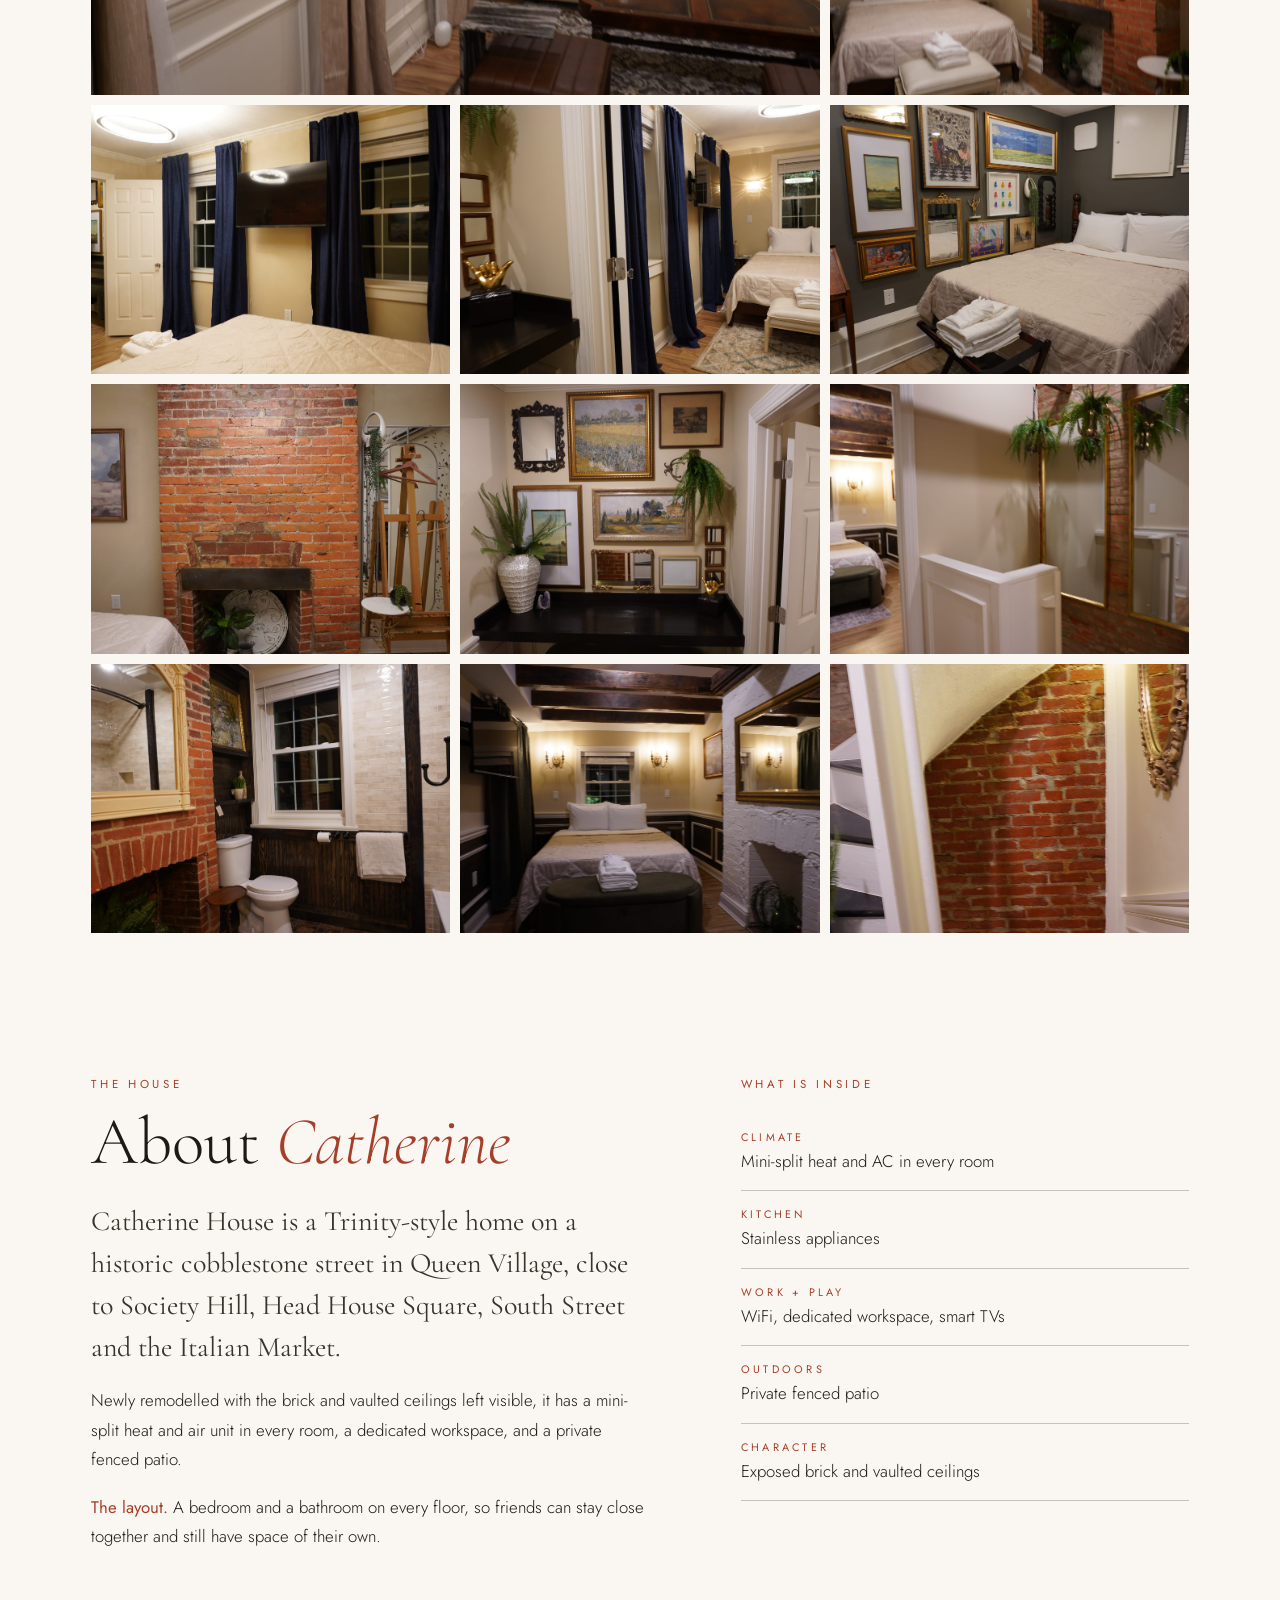
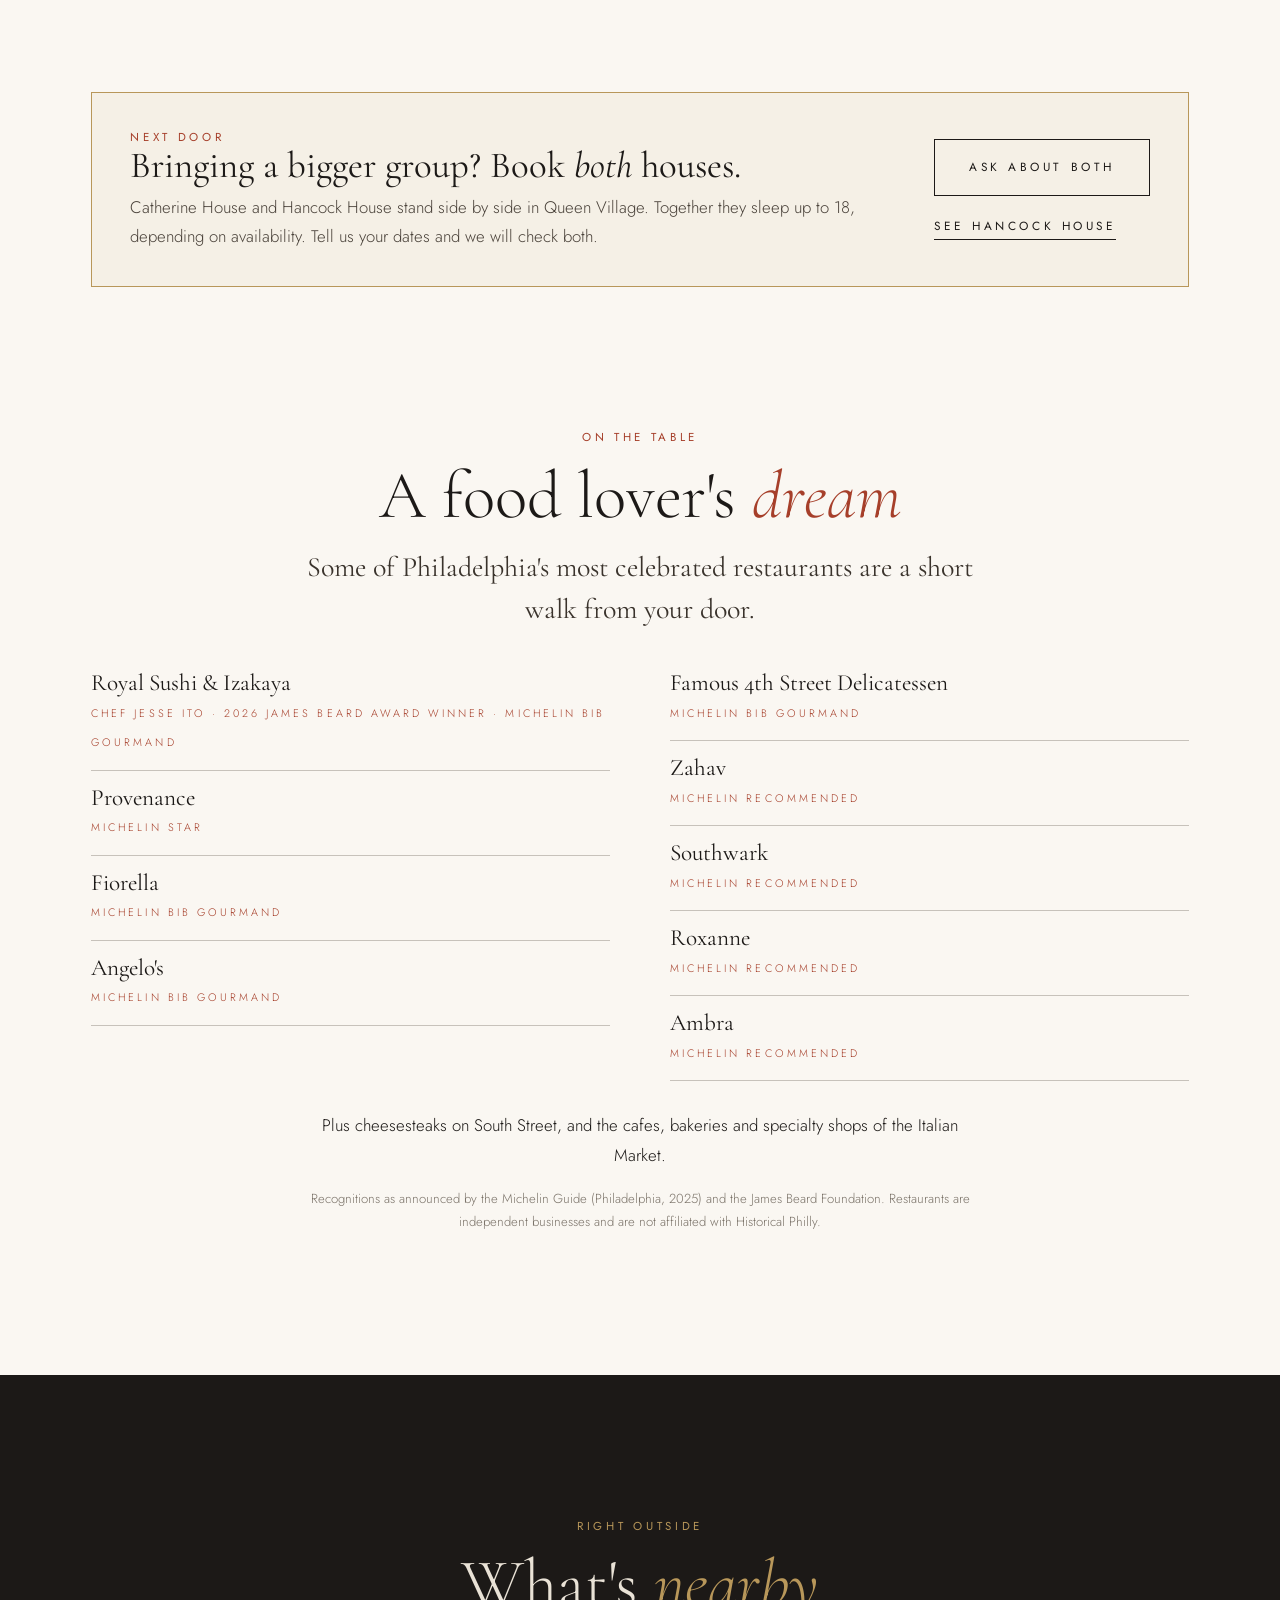
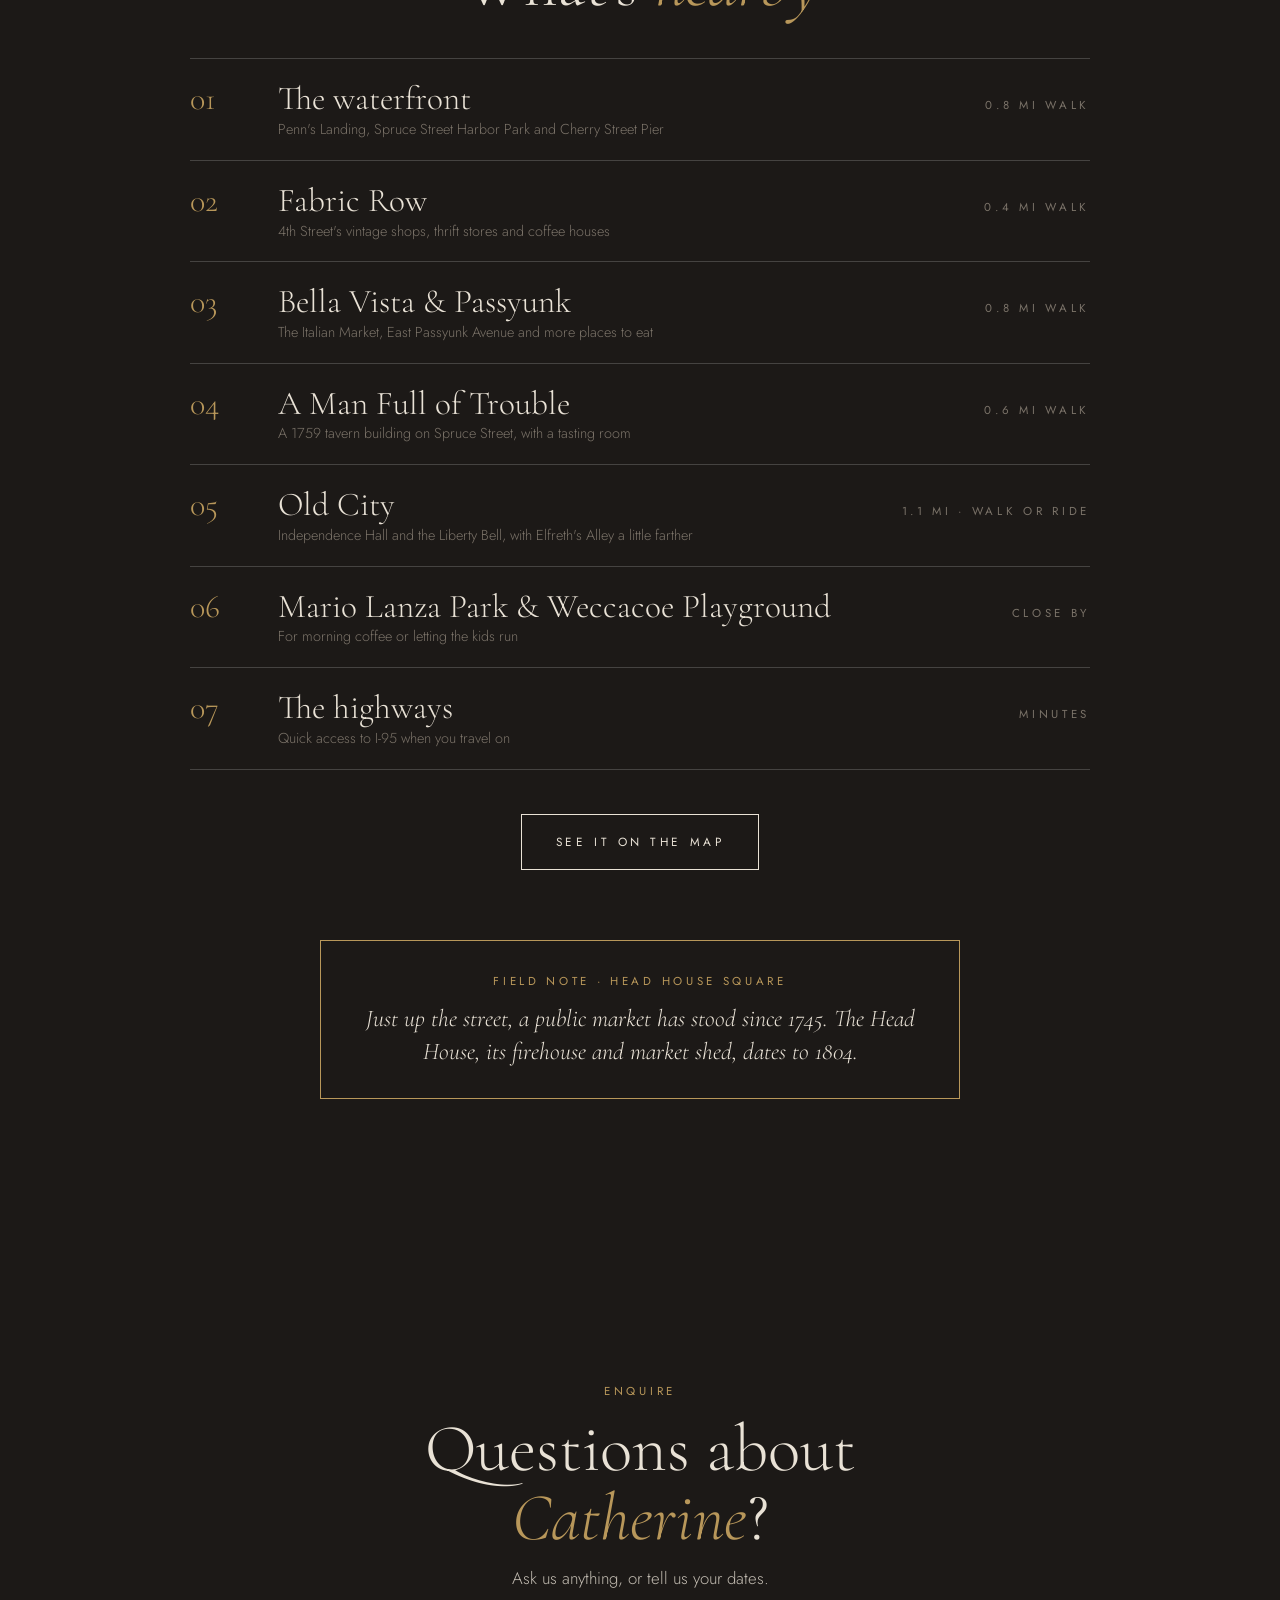
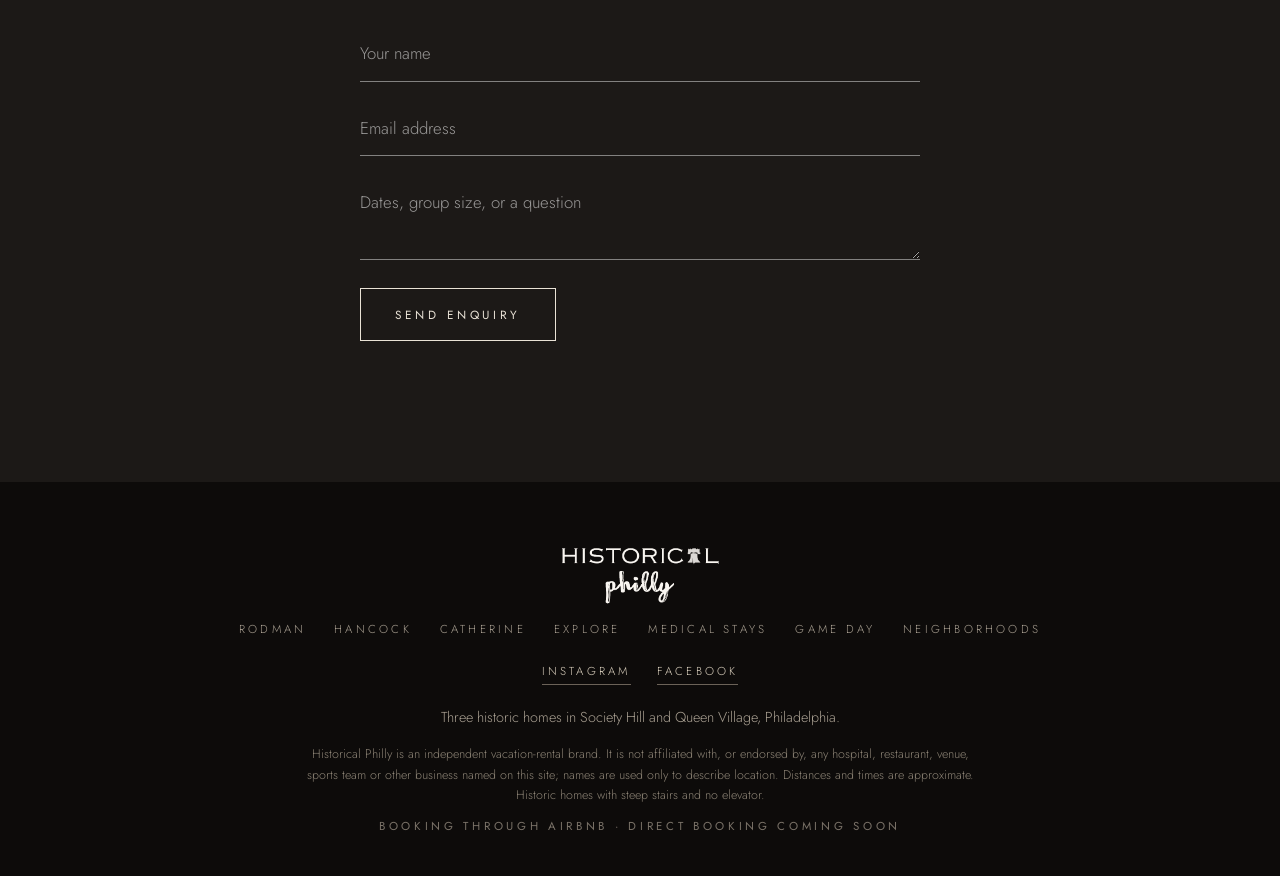
==== commit b9e6ac89: "Game day page goes live; measured walking labels; wording matched to recomputed distances Co-Authore" ====
--- a/catherine-house.html
+++ b/catherine-house.html
@@ -37,7 +37,7 @@
 <p class="fine rv" style="max-width:680px;margin-left:auto;margin-right:auto">Recognitions as announced by the Michelin Guide (Philadelphia, 2025) and the James Beard Foundation. Restaurants are independent businesses and are not affiliated with Historical Philly.</p></div></section>
 
 <section class="dark pad"><div class="wrap"><div class="narrow rv" style="padding:0"><div class="label" style="color:var(--brass)">Right outside</div><h2 class="t" style="margin-top:14px">What's <em>nearby</em></h2></div>
-<div class="rows" style="max-width:900px;margin:40px auto 0"><div class="row rv"><div class="n">01</div><div class="nm">The waterfront<small>Penn's Landing, Spruce Street Harbor Park and Cherry Street Pier</small></div><div class="lb label">Short walk</div></div><div class="row rv"><div class="n">02</div><div class="nm">Fabric Row<small>4th Street's vintage shops, thrift stores and coffee houses</small></div><div class="lb label">Steps away</div></div><div class="row rv"><div class="n">03</div><div class="nm">Bella Vista & Passyunk<small>The Italian Market, East Passyunk Avenue and more places to eat</small></div><div class="lb label">Short walk</div></div><div class="row rv"><div class="n">04</div><div class="nm">A Man Full of Trouble<small>A 1759 tavern building on Spruce Street, with a tasting room</small></div><div class="lb label">Short walk</div></div><div class="row rv"><div class="n">05</div><div class="nm">Old City<small>Independence Hall, the Liberty Bell and Elfreth's Alley</small></div><div class="lb label">Short walk</div></div><div class="row rv"><div class="n">06</div><div class="nm">Mario Lanza Park & Weccacoe Playground<small>For morning coffee or letting the kids run</small></div><div class="lb label">Close by</div></div><div class="row rv"><div class="n">07</div><div class="nm">The highways<small>Quick access to I-95 when you travel on</small></div><div class="lb label">Minutes</div></div></div>
+<div class="rows" style="max-width:900px;margin:40px auto 0"><div class="row rv"><div class="n">01</div><div class="nm">The waterfront<small>Penn's Landing, Spruce Street Harbor Park and Cherry Street Pier</small></div><div class="lb label">0.8 mi walk</div></div><div class="row rv"><div class="n">02</div><div class="nm">Fabric Row<small>4th Street's vintage shops, thrift stores and coffee houses</small></div><div class="lb label">0.4 mi walk</div></div><div class="row rv"><div class="n">03</div><div class="nm">Bella Vista & Passyunk<small>The Italian Market, East Passyunk Avenue and more places to eat</small></div><div class="lb label">0.8 mi walk</div></div><div class="row rv"><div class="n">04</div><div class="nm">A Man Full of Trouble<small>A 1759 tavern building on Spruce Street, with a tasting room</small></div><div class="lb label">0.6 mi walk</div></div><div class="row rv"><div class="n">05</div><div class="nm">Old City<small>Independence Hall and the Liberty Bell, with Elfreth's Alley a little farther</small></div><div class="lb label">1.1 mi · walk or ride</div></div><div class="row rv"><div class="n">06</div><div class="nm">Mario Lanza Park & Weccacoe Playground<small>For morning coffee or letting the kids run</small></div><div class="lb label">Close by</div></div><div class="row rv"><div class="n">07</div><div class="nm">The highways<small>Quick access to I-95 when you travel on</small></div><div class="lb label">Minutes</div></div></div>
 <div style="text-align:center;margin-top:44px"><a class="btn" href="explore.html">See it on the map</a></div>
 <div class="field rv" style="margin-top:70px"><div class="label">Field note · Head House Square</div><p>Just up the street, a public market has stood since 1745. The Head House, its firehouse and market shed, dates to 1804.</p></div></div></section>
 <section class="dark pad" id="contact"><div class="narrow rv"><div class="label" style="color:var(--brass)">Enquire</div>
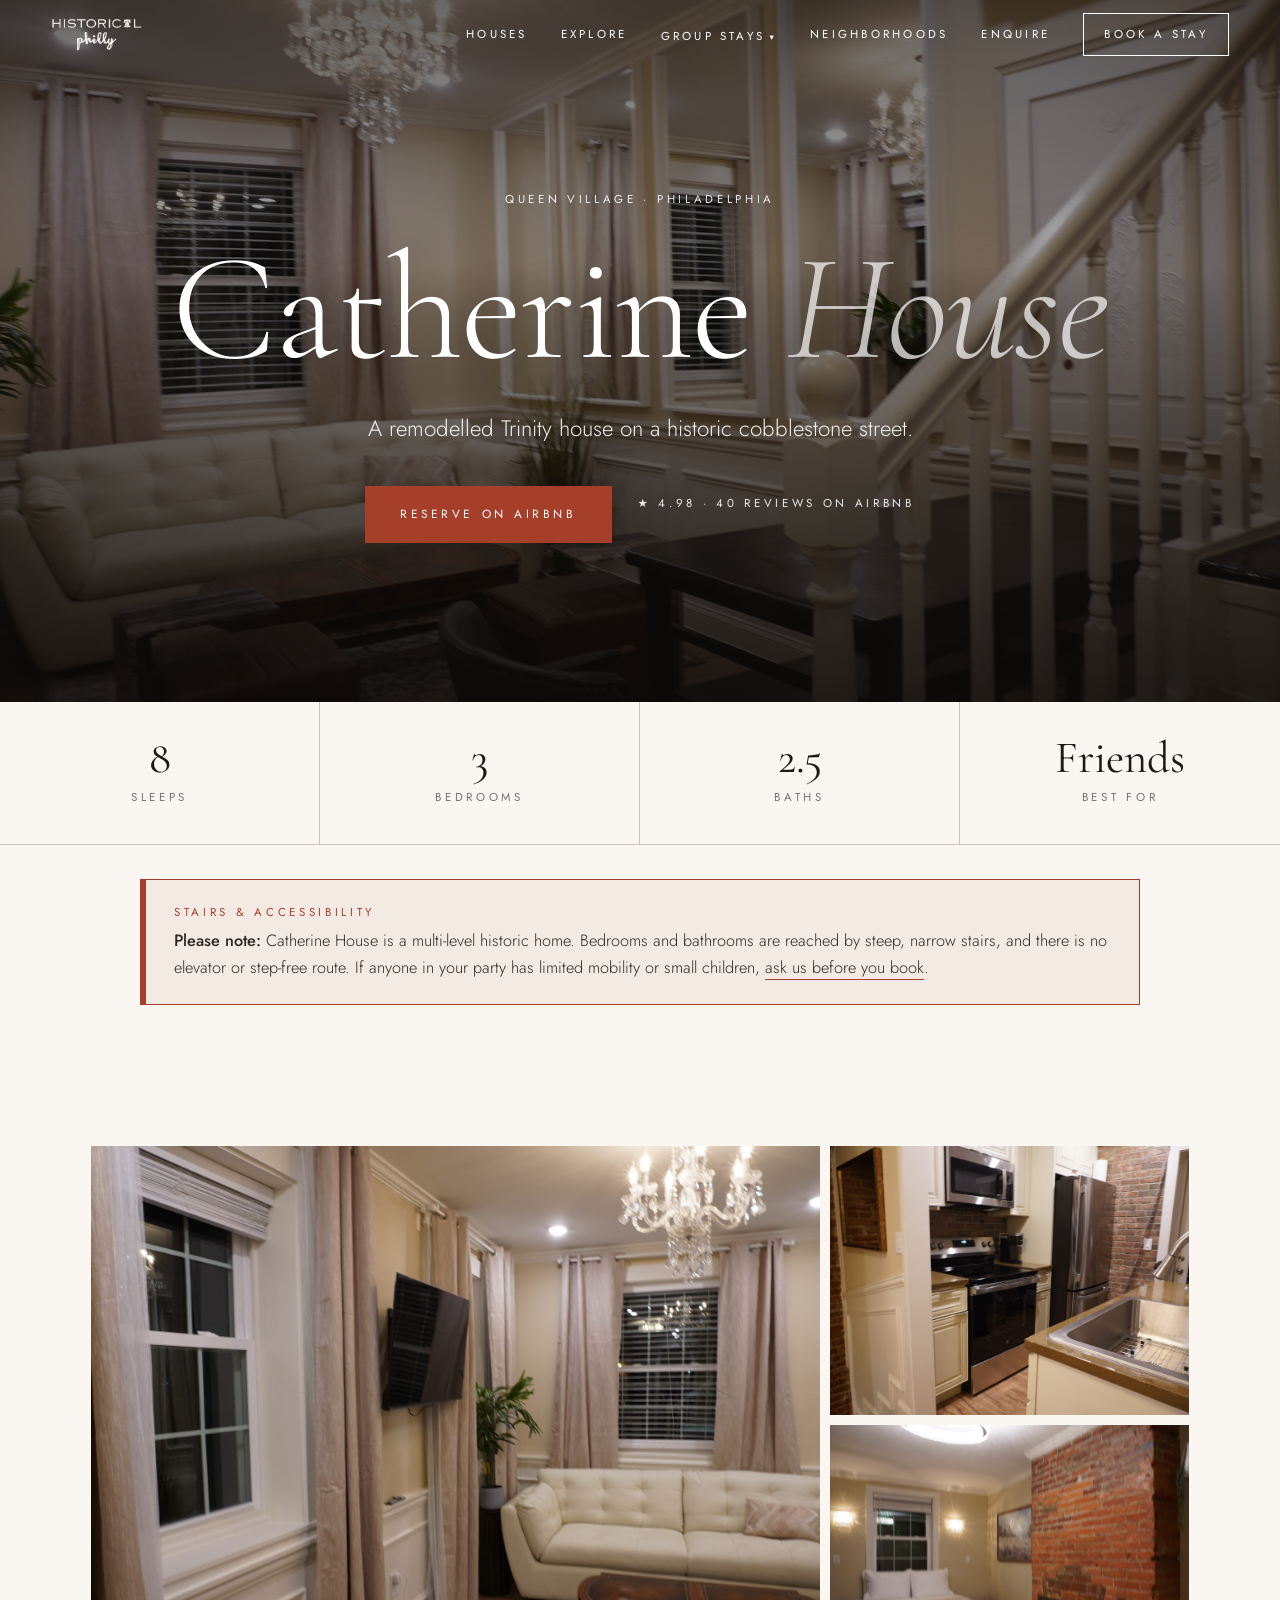
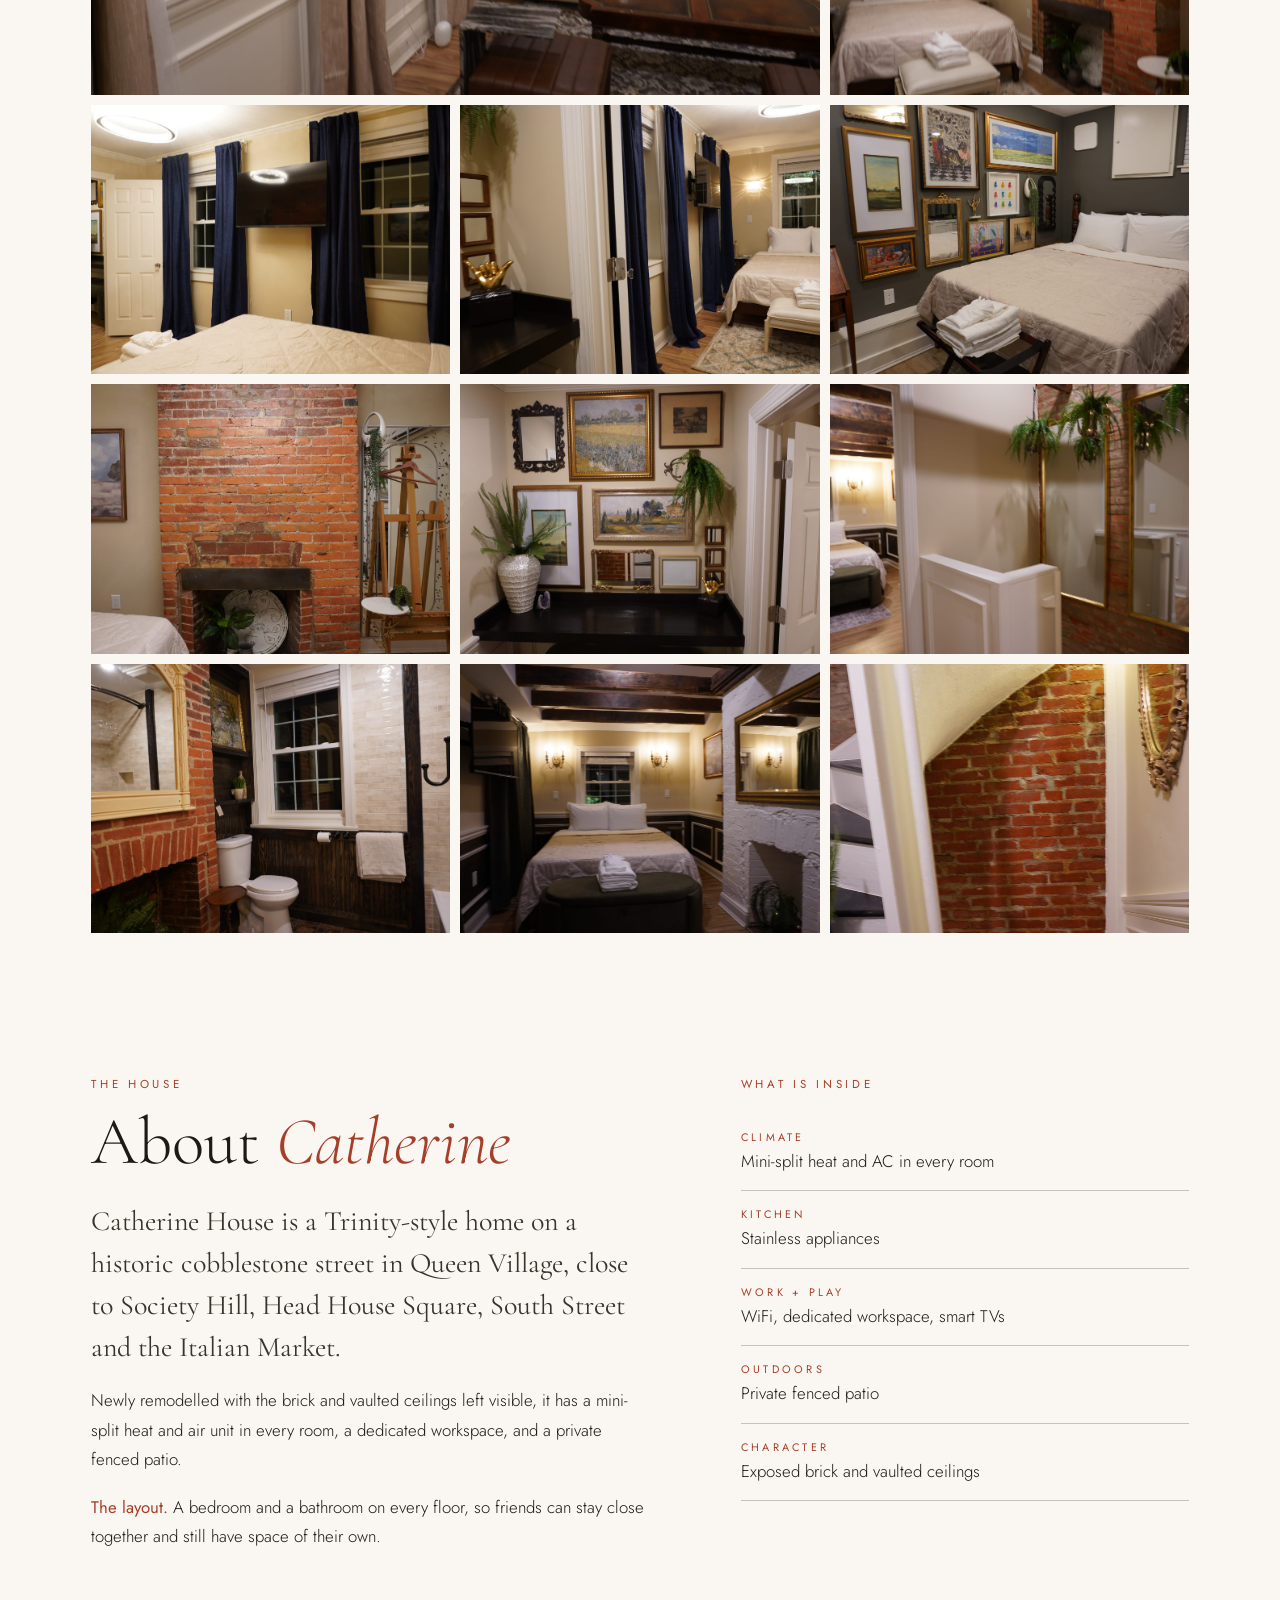
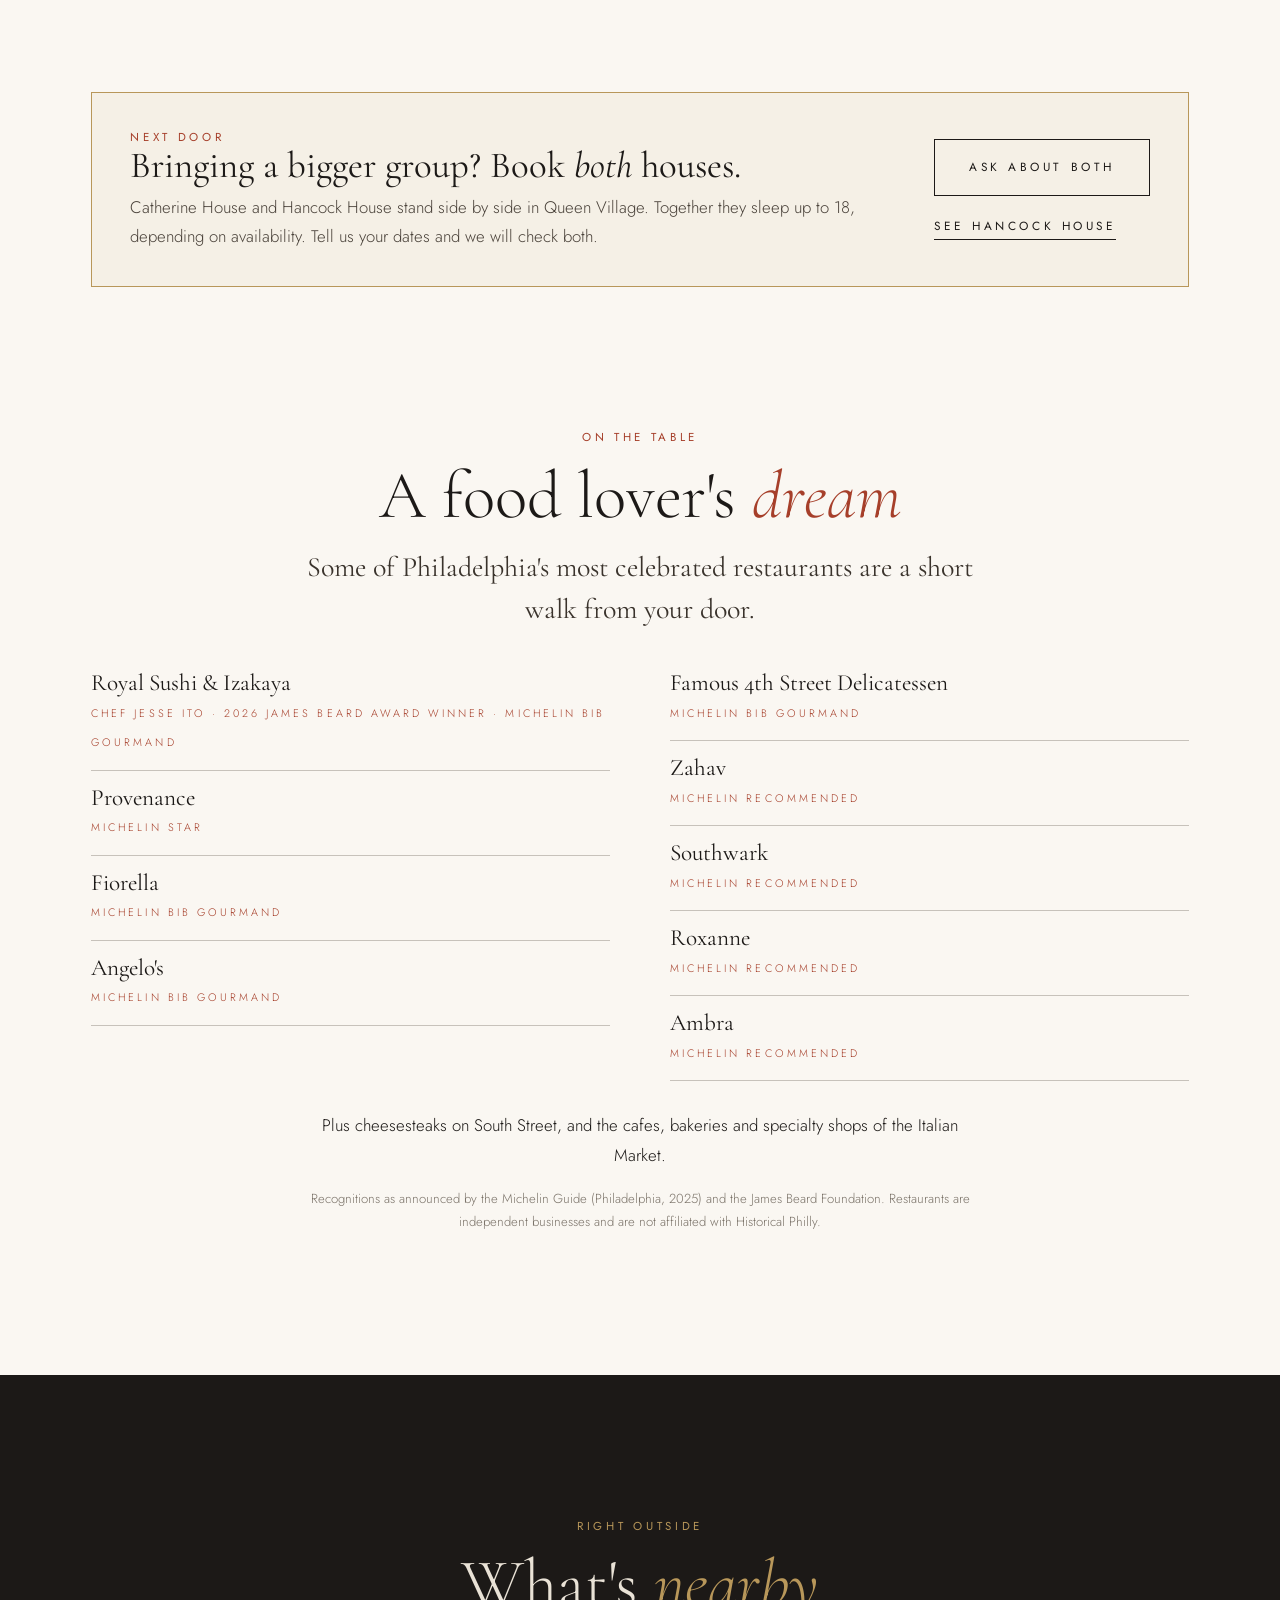
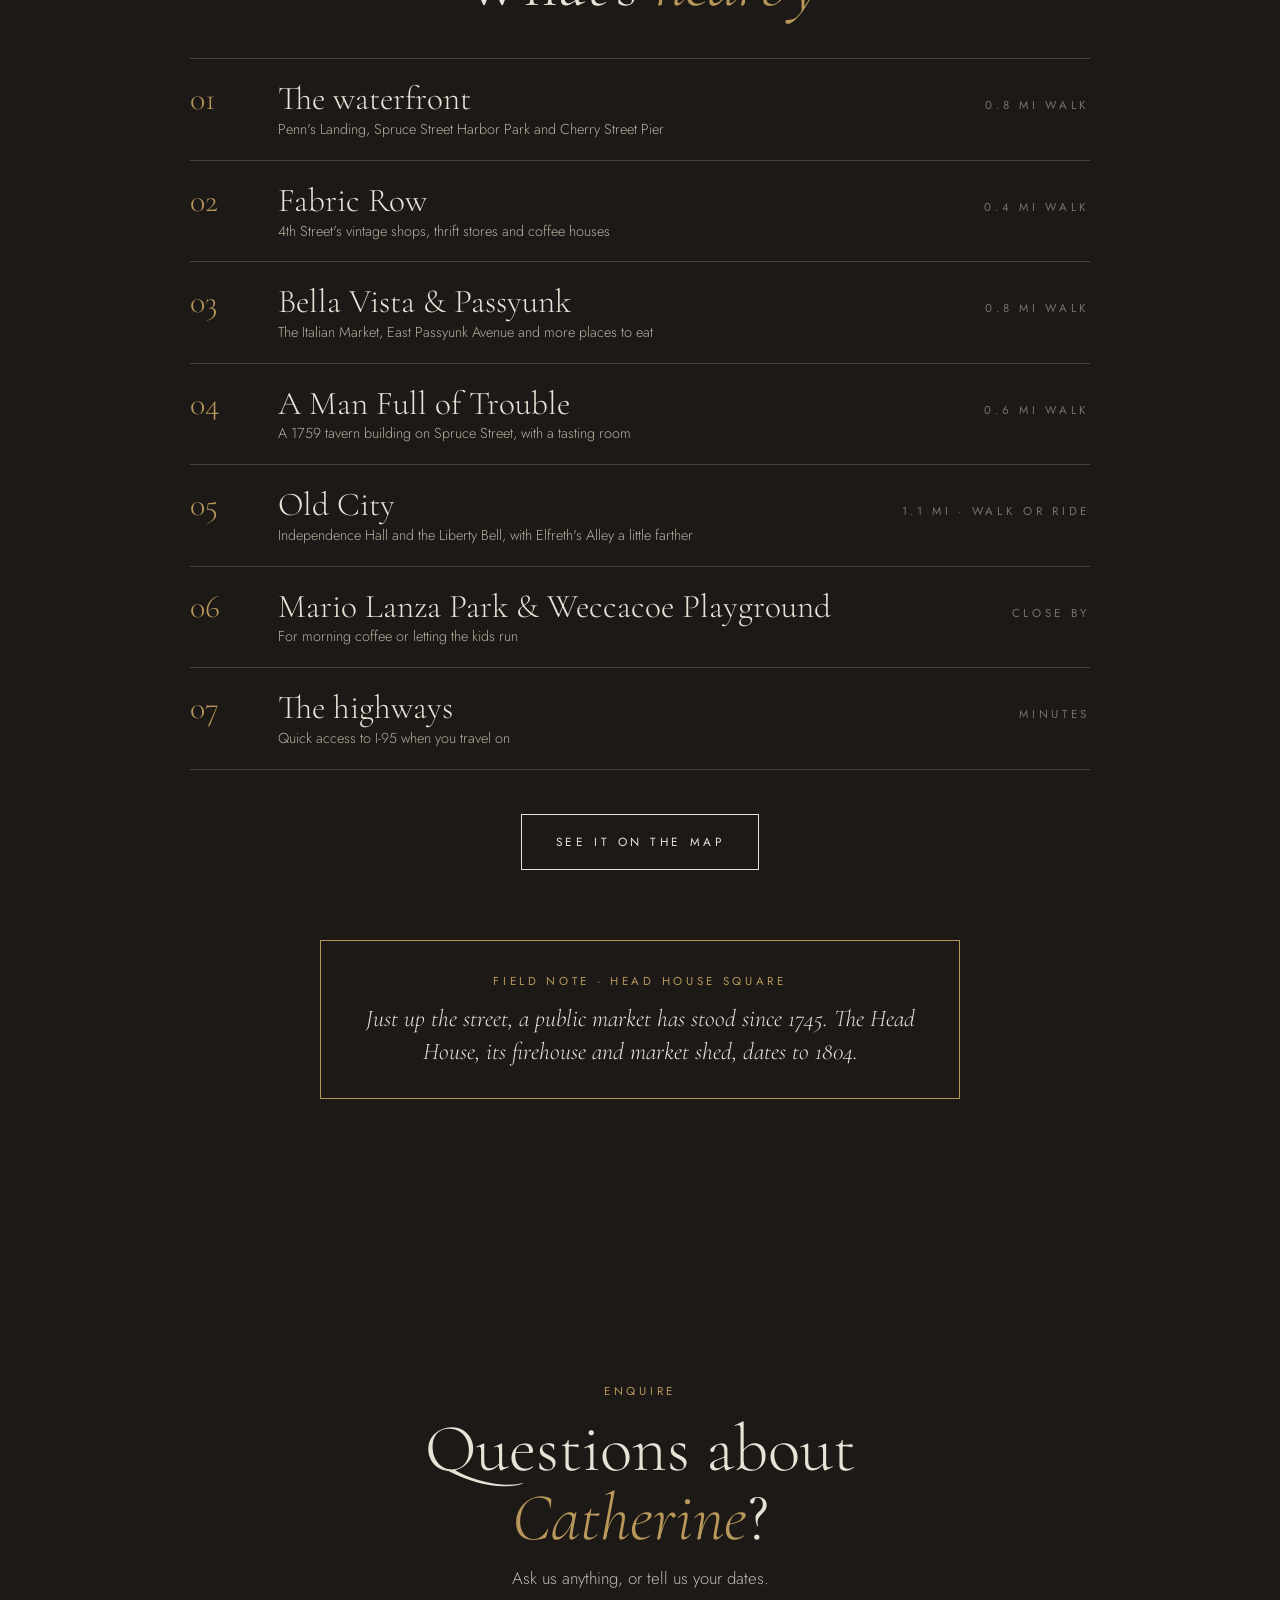
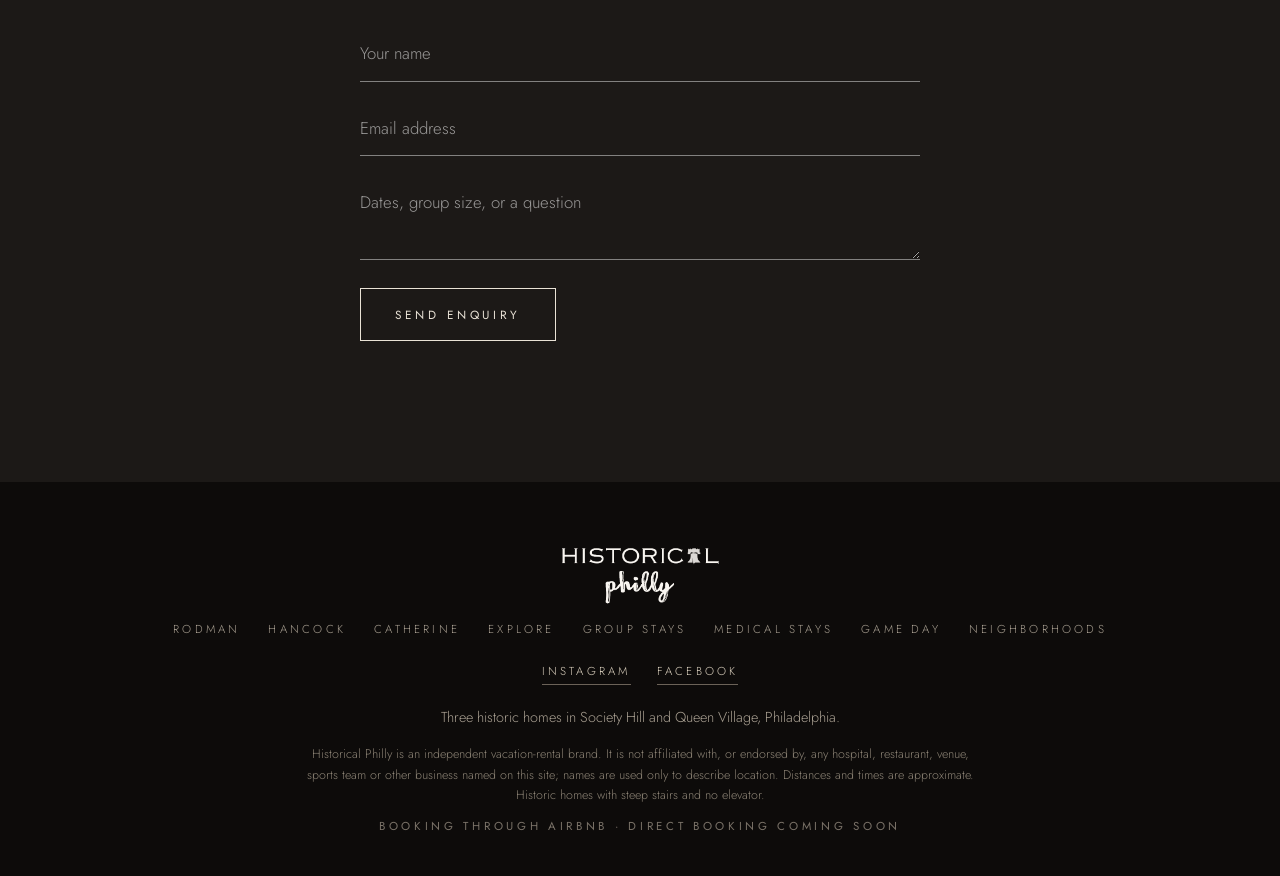
==== commit 5fb6ba70: "Add Group stays hub (medical, game days, celebrations, group travel, friends, couples, family weeken" ====
--- a/catherine-house.html
+++ b/catherine-house.html
@@ -11,9 +11,9 @@
 <script type="application/ld+json">{"@context":"https://schema.org","@type":"Organization","name":"Historical Philly","url":"https://historicalphilly.com","sameAs":["https://www.instagram.com/historicalphilly","https://www.facebook.com/profile.php?id=61594915439339"]}</script>
 </head><body>
 <header class="nav"><a class="brandmark lgo" href="index.html" aria-label="Historical Philly home"><img class="lg-light" src="images/logo-cream.png" alt="Historical Philly"><img class="lg-ink" src="images/logo-ink.png" alt="" aria-hidden="true"></a>
-<nav class="links" aria-label="Main"><a href="index.html#houses">Houses</a><a href="explore.html">Explore</a><a href="medical.html">Medical stays</a><a href="gameday.html">Game day</a><a href="neighborhoods.html">Neighborhoods</a><a href="index.html#contact">Enquire</a><a class="book" href="index.html#houses"><span>Book a stay</span></a></nav>
+<nav class="links" aria-label="Main"><a href="index.html#houses">Houses</a><a href="explore.html">Explore</a><div class="dd"><a href="group-stays.html" aria-haspopup="true">Group stays</a><div class="ddm"><a href="group-stays.html">All group stays</a><a href="medical.html">Medical stays</a><a href="gameday.html">Game day</a><a href="group-stays.html#celebrations">Family celebrations</a><a href="group-stays.html#group-travel">Group travel</a><a href="group-stays.html#friends">Friends weekends</a><a href="group-stays.html#couples">Couples trips</a><a href="group-stays.html#family-weekends">Family weekends</a></div></div><a href="neighborhoods.html">Neighborhoods</a><a href="index.html#contact">Enquire</a><a class="book" href="index.html#houses"><span>Book a stay</span></a></nav>
 <button class="burger" aria-label="Menu" aria-expanded="false"><i></i></button></header>
-<div class="menu"><a href="index.html">Home</a><a href="rodman-house.html">Rodman House</a><a href="hancock-house.html">Hancock House</a><a href="catherine-house.html">Catherine House</a><a href="explore.html">Explore the map</a><a href="medical.html">Medical stays</a><a href="gameday.html">Game day</a><a href="neighborhoods.html">Neighborhoods</a><a href="index.html#contact">Enquire</a><div class="label">Society Hill · Queen Village</div></div>
+<div class="menu"><a href="index.html">Home</a><a href="rodman-house.html">Rodman House</a><a href="hancock-house.html">Hancock House</a><a href="catherine-house.html">Catherine House</a><a href="explore.html">Explore the map</a><a href="group-stays.html">Group stays</a><a class="sub" href="medical.html">Medical stays</a><a class="sub" href="gameday.html">Game day</a><a class="sub" href="group-stays.html#celebrations">Family celebrations</a><a class="sub" href="group-stays.html#friends">Friends and couples</a><a href="neighborhoods.html">Neighborhoods</a><a href="index.html#contact">Enquire</a><div class="label">Society Hill · Queen Village</div></div>
 
 <section class="hero short"><img src="images/catherine-hero.jpg" alt="Catherine House">
 <div class="in"><div class="label">Queen Village · Philadelphia</div><h1>Catherine <em>House</em></h1>
@@ -51,7 +51,7 @@
 <button class="btn" type="submit">Send enquiry</button></form></div></section>
 <div class="mcta"><a class="btn solid" href="https://www.airbnb.com/h/historicqueenvillage" rel="noopener">Reserve Catherine House</a></div>
 <footer><div class="wrap"><a href="index.html"><img class="flogo" src="images/logo-cream.png" alt="Historical Philly"></a>
-<nav><a href="rodman-house.html">Rodman</a><a href="hancock-house.html">Hancock</a><a href="catherine-house.html">Catherine</a><a href="explore.html">Explore</a><a href="medical.html">Medical stays</a><a href="gameday.html">Game day</a><a href="neighborhoods.html">Neighborhoods</a></nav>
+<nav><a href="rodman-house.html">Rodman</a><a href="hancock-house.html">Hancock</a><a href="catherine-house.html">Catherine</a><a href="explore.html">Explore</a><a href="group-stays.html">Group stays</a><a href="medical.html">Medical stays</a><a href="gameday.html">Game day</a><a href="neighborhoods.html">Neighborhoods</a></nav>
 <div class="social"><a href="https://www.instagram.com/historicalphilly" rel="noopener" target="_blank">Instagram</a><a href="https://www.facebook.com/profile.php?id=61594915439339" rel="noopener" target="_blank">Facebook</a></div><div>Three historic homes in Society Hill and Queen Village, Philadelphia.</div>
 <p class="disc">Historical Philly is an independent vacation-rental brand. It is not affiliated with, or endorsed by, any hospital, restaurant, venue, sports team or other business named on this site; names are used only to describe location. Distances and times are approximate. Historic homes with steep stairs and no elevator.</p><div class="label">Booking through Airbnb · direct booking coming soon</div></div></footer>
 <script src="script.js"></script>
--- a/style.css
+++ b/style.css
@@ -251,3 +251,55 @@
 footer .flogo{height:clamp(44px,4.6vw,60px);margin-bottom:14px}
 /* seven nav items: switch to the menu button a bit earlier so the header never wraps */
 @media(max-width:1120px){.links{display:none}.burger{display:block}}
+.teams{max-width:760px;margin:36px auto 0;padding-top:24px;border-top:1px solid var(--brass);text-align:center}
+.teams .tl{font-family:var(--serif);font-size:clamp(1.3rem,2.4vw,1.8rem);line-height:1.5;color:#3a332c;margin-top:10px}
+.teams p+p{font-size:.95rem;color:#6b6258;margin-top:12px}
+.teams{max-width:900px}
+.teams .tl{font-size:clamp(1.1rem,2vw,1.55rem)}
+.dark .row .nm small,.hosp .row .nm small{color:#b9af9f}
+/* medical map: category buttons outlined in the same color as their map pins */
+#mchips .chip[data-c="hospital"]{--c:#a63f2a;--t:#fff}
+#mchips .chip[data-c="pharmacy"]{--c:#1f6f5c;--t:#fff}
+#mchips .chip[data-c="grocery"]{--c:#6b7a2c;--t:#fff}
+#mchips .chip[data-c="late"]{--c:#7a4f9a;--t:#fff}
+#mchips .chip[data-c="food"]{--c:#b8975a;--t:#1c1917}
+#mchips .chip[data-c="coffee"]{--c:#7a5a3a;--t:#fff}
+#mchips .chip[data-c="laundry"]{--c:#2d6ea3;--t:#fff}
+#mchips .chip[data-c]:not([data-c="all"]){border:2px solid var(--c)}
+#mchips .chip[data-c]:not([data-c="all"]):hover,#mchips .chip[data-c]:not([data-c="all"]).on{background:var(--c);color:var(--t);border-color:var(--c)}
+/* team banner carousel (typographic name cards, no team logos) */
+.ticker{position:relative;background:var(--ink);color:#f3ece0;overflow:hidden;border-top:1px solid var(--brass);border-bottom:1px solid var(--brass)}
+.ticker .track{display:flex;width:max-content;animation:tick 80s linear infinite}
+.ticker:hover .track,.ticker.paused .track{animation-play-state:paused}
+.ticker .set{display:flex}
+.tm{padding:20px 38px;text-align:center;white-space:nowrap;border-right:1px solid rgba(184,151,90,.35);display:flex;flex-direction:column;align-items:center;gap:2px}
+.tm i{font-style:normal;font:400 .58rem var(--sans);letter-spacing:.3em;text-transform:uppercase;color:var(--brass)}
+.tm.col i{color:#d9cfbd}
+.tm b{font-family:var(--serif);font-weight:400;font-size:1.65rem;line-height:1.15}
+.tm span{font:300 .74rem var(--sans);letter-spacing:.14em;text-transform:uppercase;color:#b9af9f}
+.tpause{position:absolute;right:10px;bottom:8px;background:rgba(13,11,10,.85);color:#e9d3a0;border:1px solid var(--brass);font:400 .6rem var(--sans);letter-spacing:.22em;text-transform:uppercase;padding:5px 10px;cursor:pointer;z-index:2}
+@keyframes tick{to{transform:translateX(-50%)}}
+@media(prefers-reduced-motion:reduce){.ticker{overflow-x:auto}.ticker .track{animation:none}.ticker .set[aria-hidden="true"],.tpause{display:none}}
+.tpause{position:static;background:transparent;color:var(--brick);border:1px solid var(--brick);margin-left:12px;padding:4px 10px}
+.tpause:hover{background:var(--brick);color:#fff}
+/* ===== Group stays: dropdown nav, hub page ===== */
+.dd{position:relative}
+.dd>a::after{content:"\25BE";margin-left:.5em;font-size:.75em}
+.ddm{display:none;position:absolute;left:50%;transform:translateX(-50%);top:100%;margin-top:14px;min-width:270px;background:var(--cream);border:1px solid var(--mist);box-shadow:0 14px 34px rgba(13,11,10,.22);padding:8px 0;z-index:60}
+.ddm::before{content:"";position:absolute;left:0;right:0;top:-16px;height:16px}
+.dd:hover .ddm,.dd:focus-within .ddm{display:block}
+.links .ddm a{display:block;color:var(--stone);padding:11px 22px;border:0;white-space:nowrap;letter-spacing:.2em;font-size:.68rem}
+.links .ddm a:hover{background:var(--mist);color:var(--brick)}
+.menu a.sub{font-size:clamp(1.4rem,5.5vw,2rem);opacity:.78;padding-left:1.1rem;line-height:1.2}
+@media(min-width:1001px) and (max-width:1120px){.links{display:flex}.burger{display:none}}
+section[id]{scroll-margin-top:84px}
+a.chip{text-decoration:none;display:inline-block}
+.gs-list{list-style:none;margin:20px 0 6px}
+.gs-list li{padding:10px 0;border-bottom:1px solid rgba(122,114,104,.4);font-size:.96rem;line-height:1.55}
+.gs-list b{font-weight:400;color:var(--brick)}
+.dark .gs-list li{border-color:rgba(255,255,255,.18)}.dark .gs-list b{color:var(--brass)}
+.bestfit{margin-top:16px;border-left:2px solid var(--brick);padding-left:14px;font-size:.97rem}
+.bestfit b{font-weight:400;color:var(--brick)}.dark .bestfit{border-color:var(--brass)}.dark .bestfit b{color:var(--brass)}
+form.sign select{font:inherit;font-weight:300;background:transparent;border:0;border-bottom:1px solid rgba(255,255,255,.45);color:#fff;padding:12px 0;width:100%;border-radius:0;outline:0}
+form.sign select:invalid,form.sign select option[disabled]{color:rgba(255,255,255,.55)}
+form.sign select option{color:#1c1917}
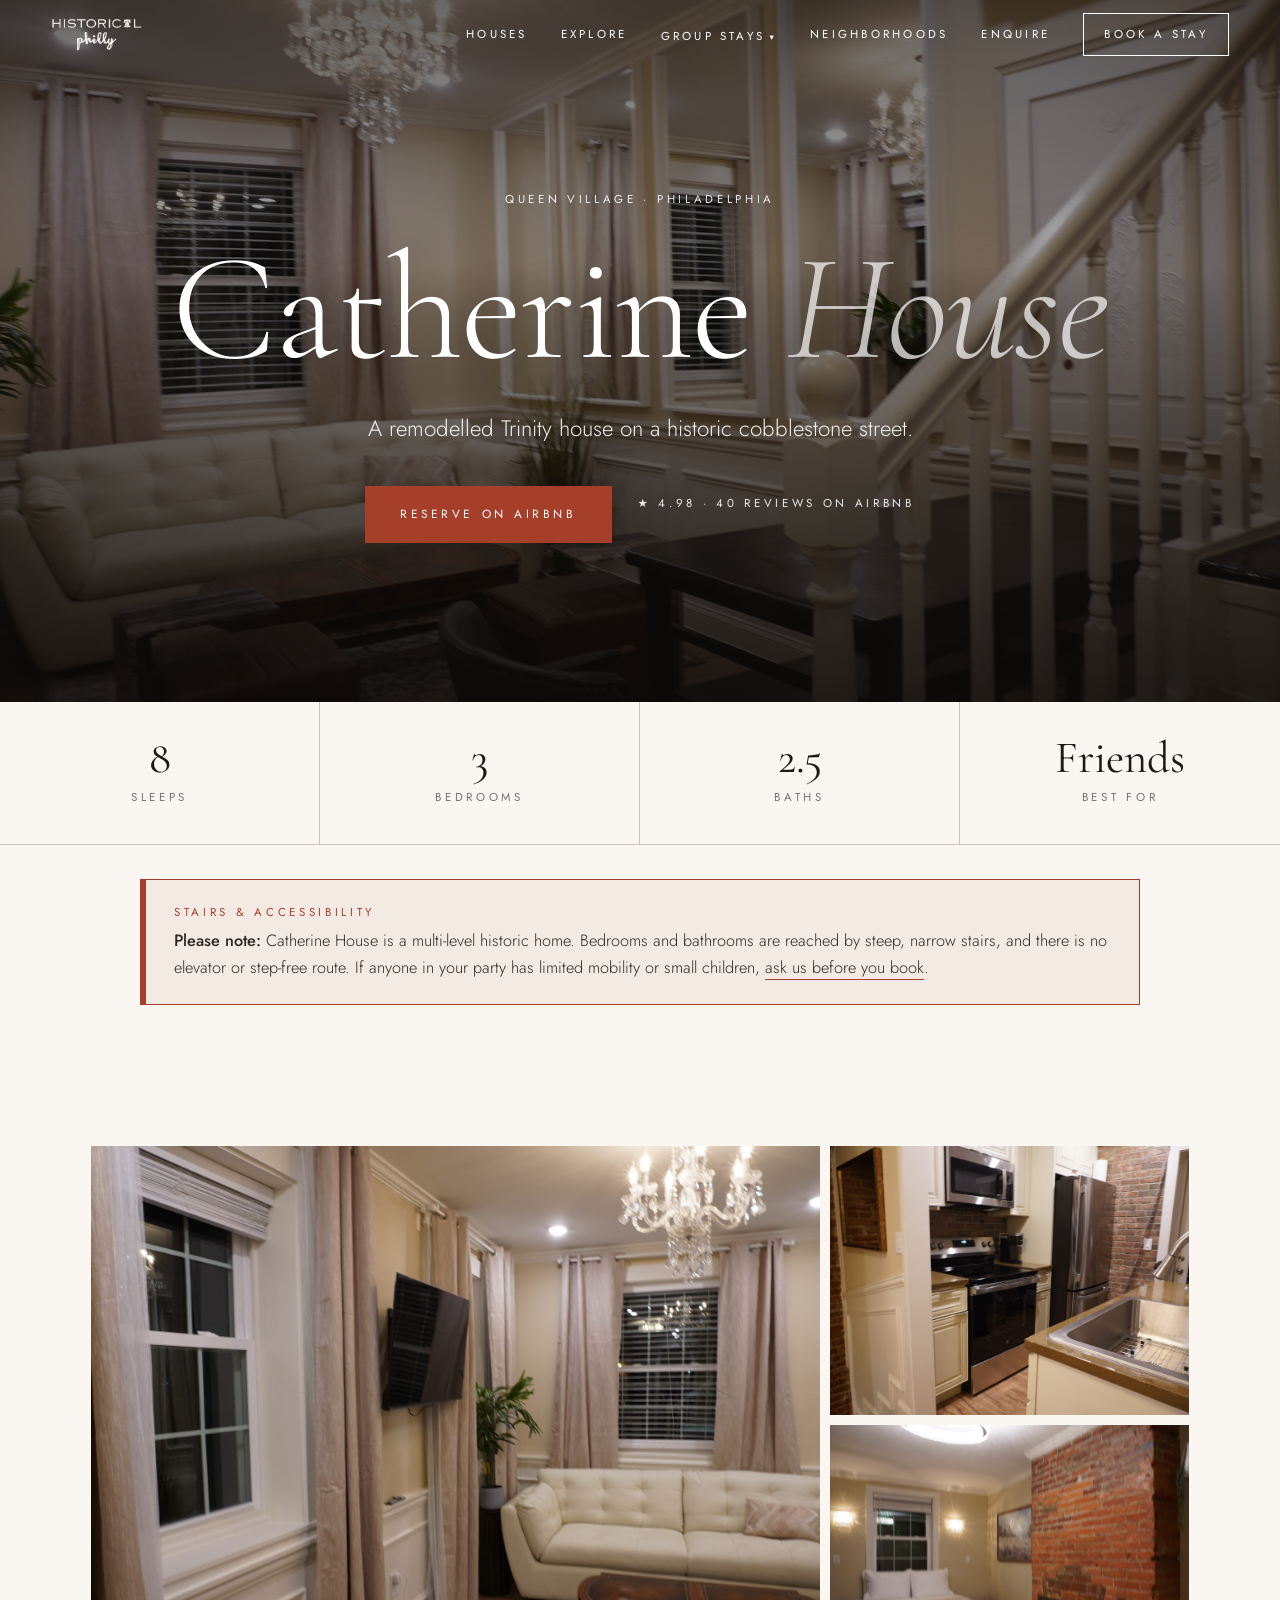
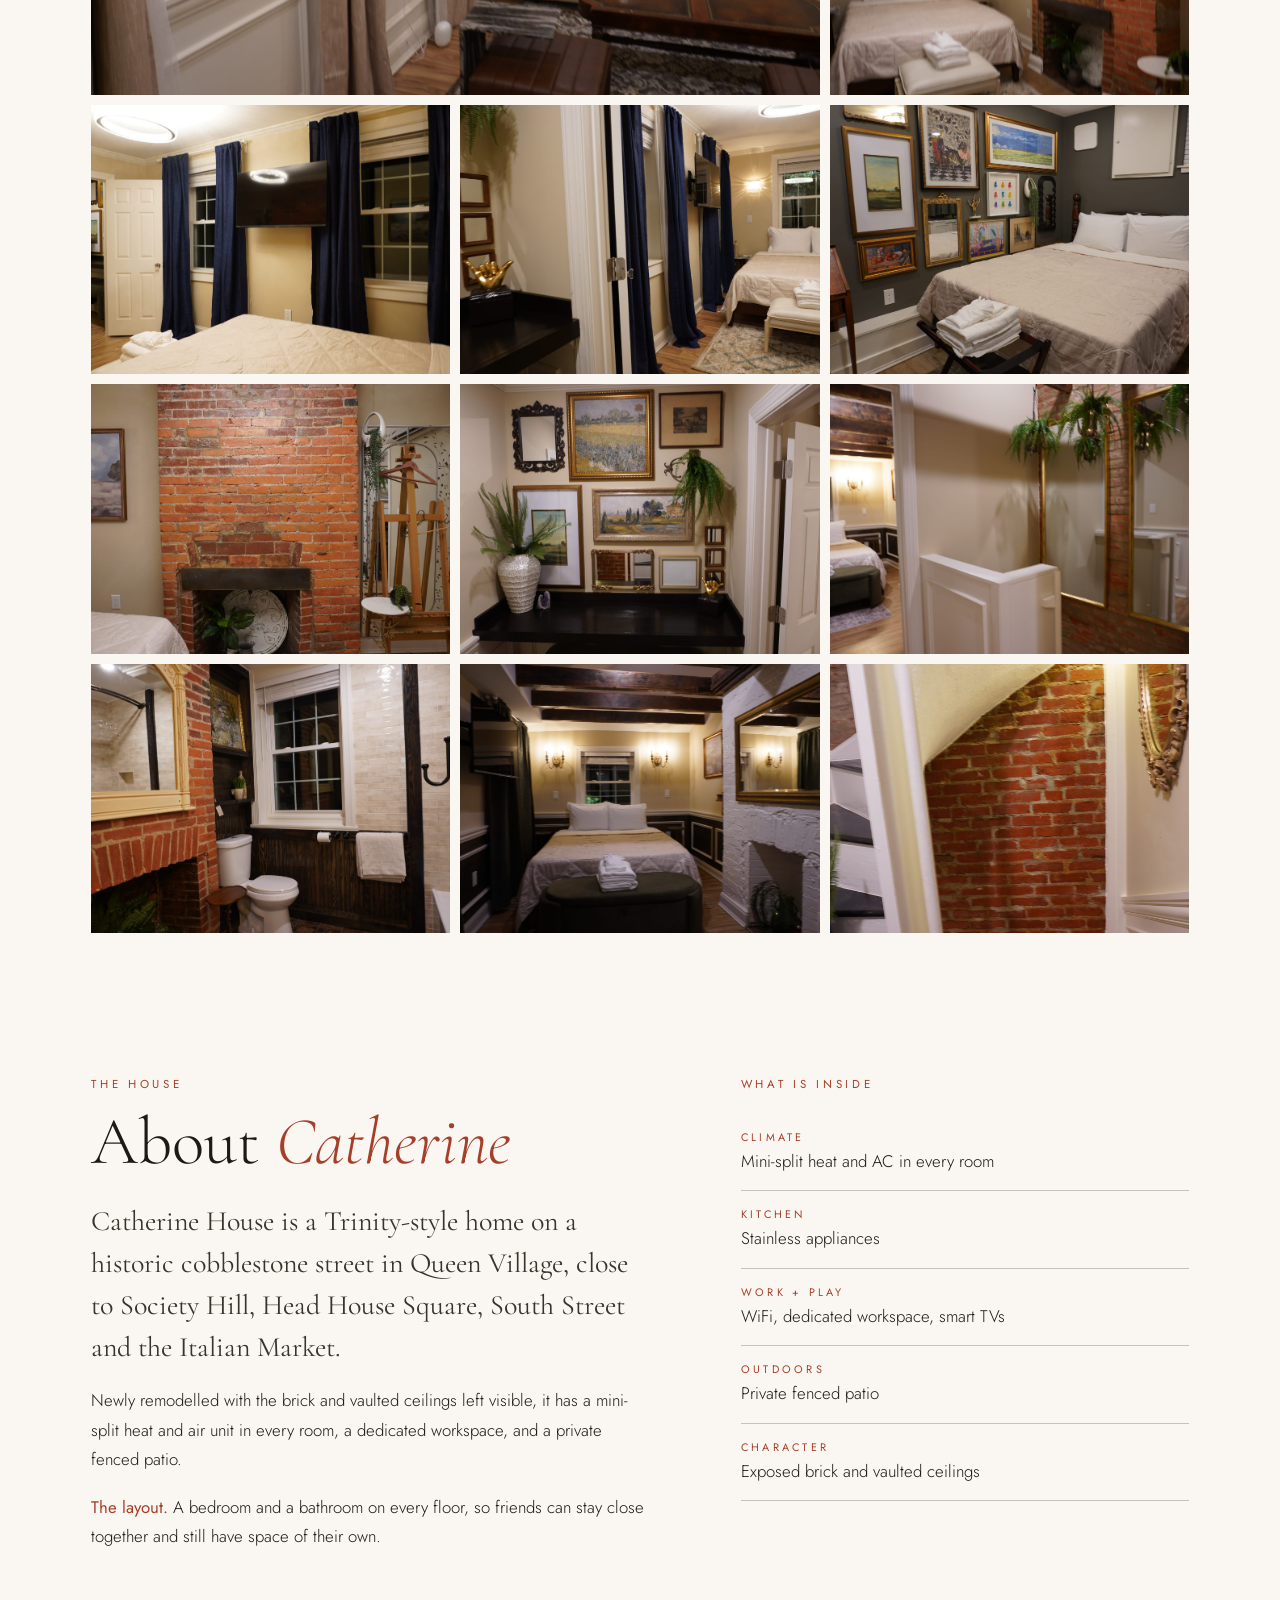
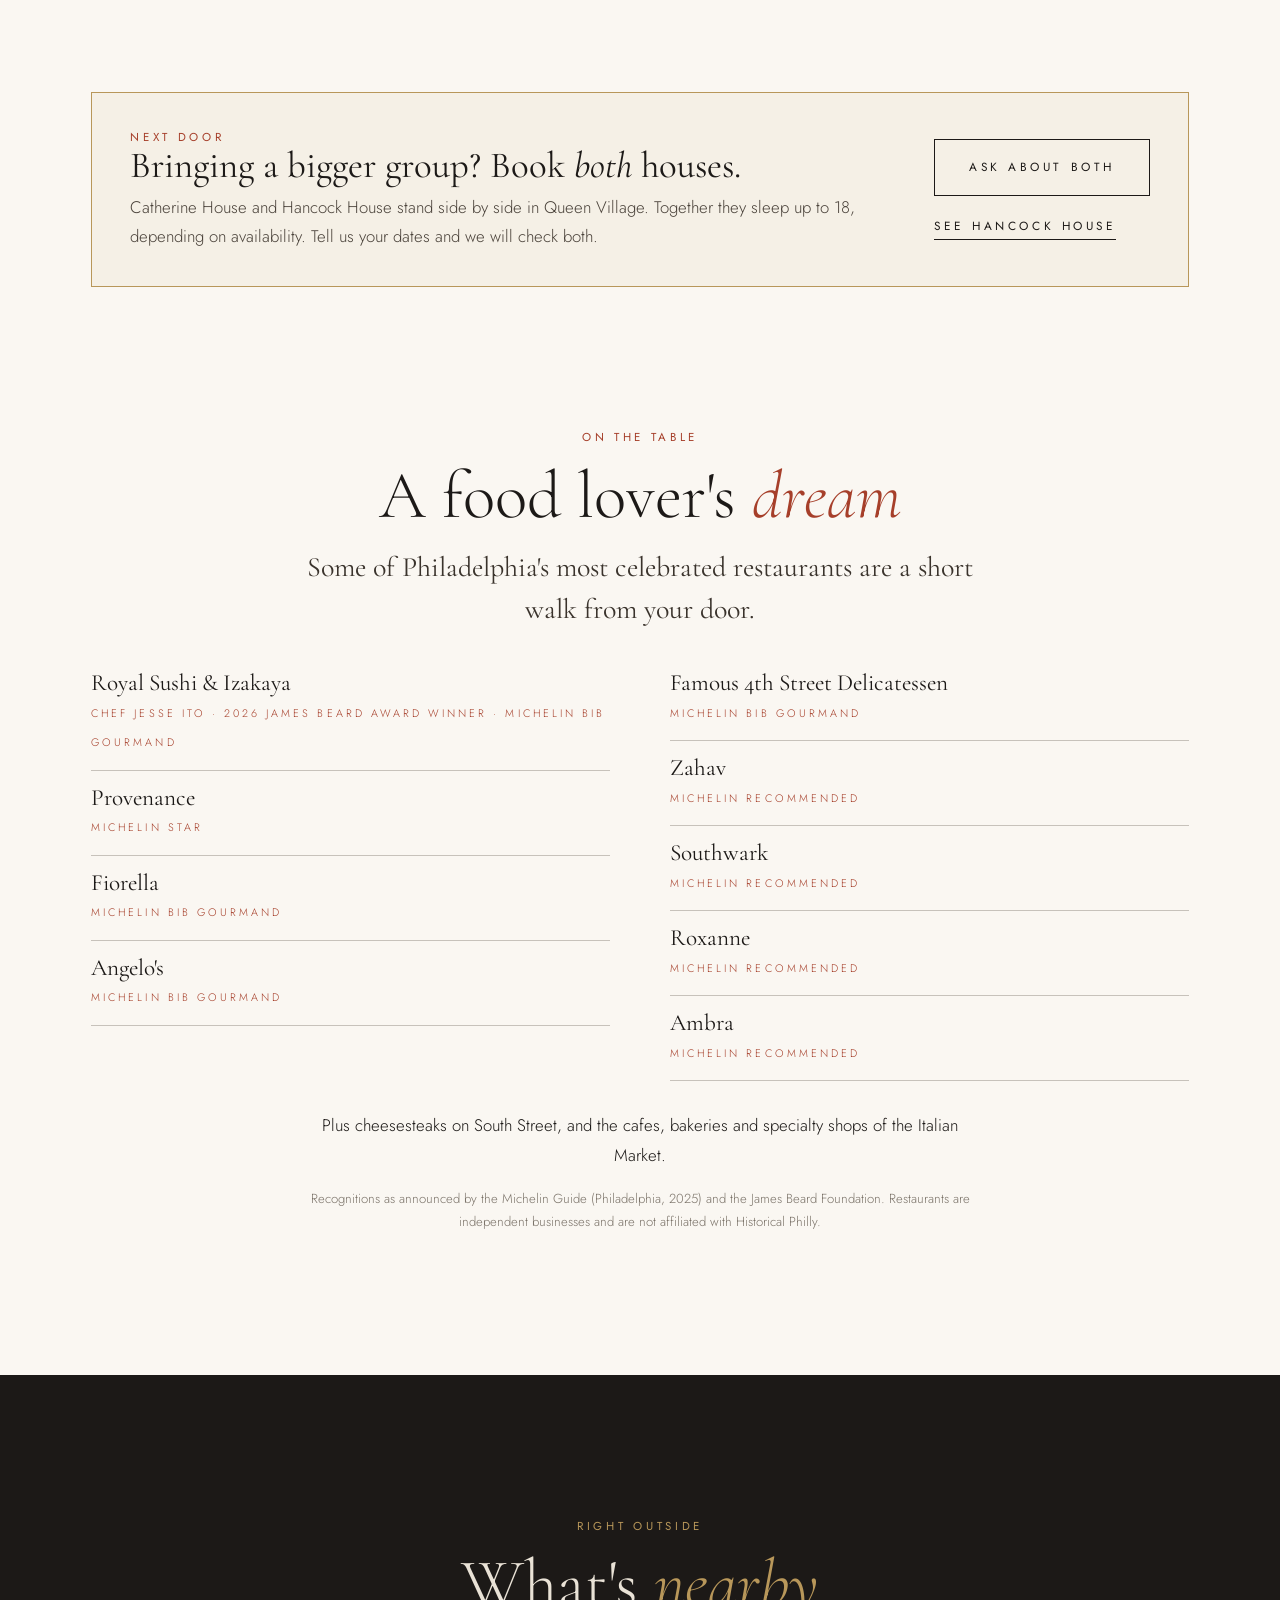
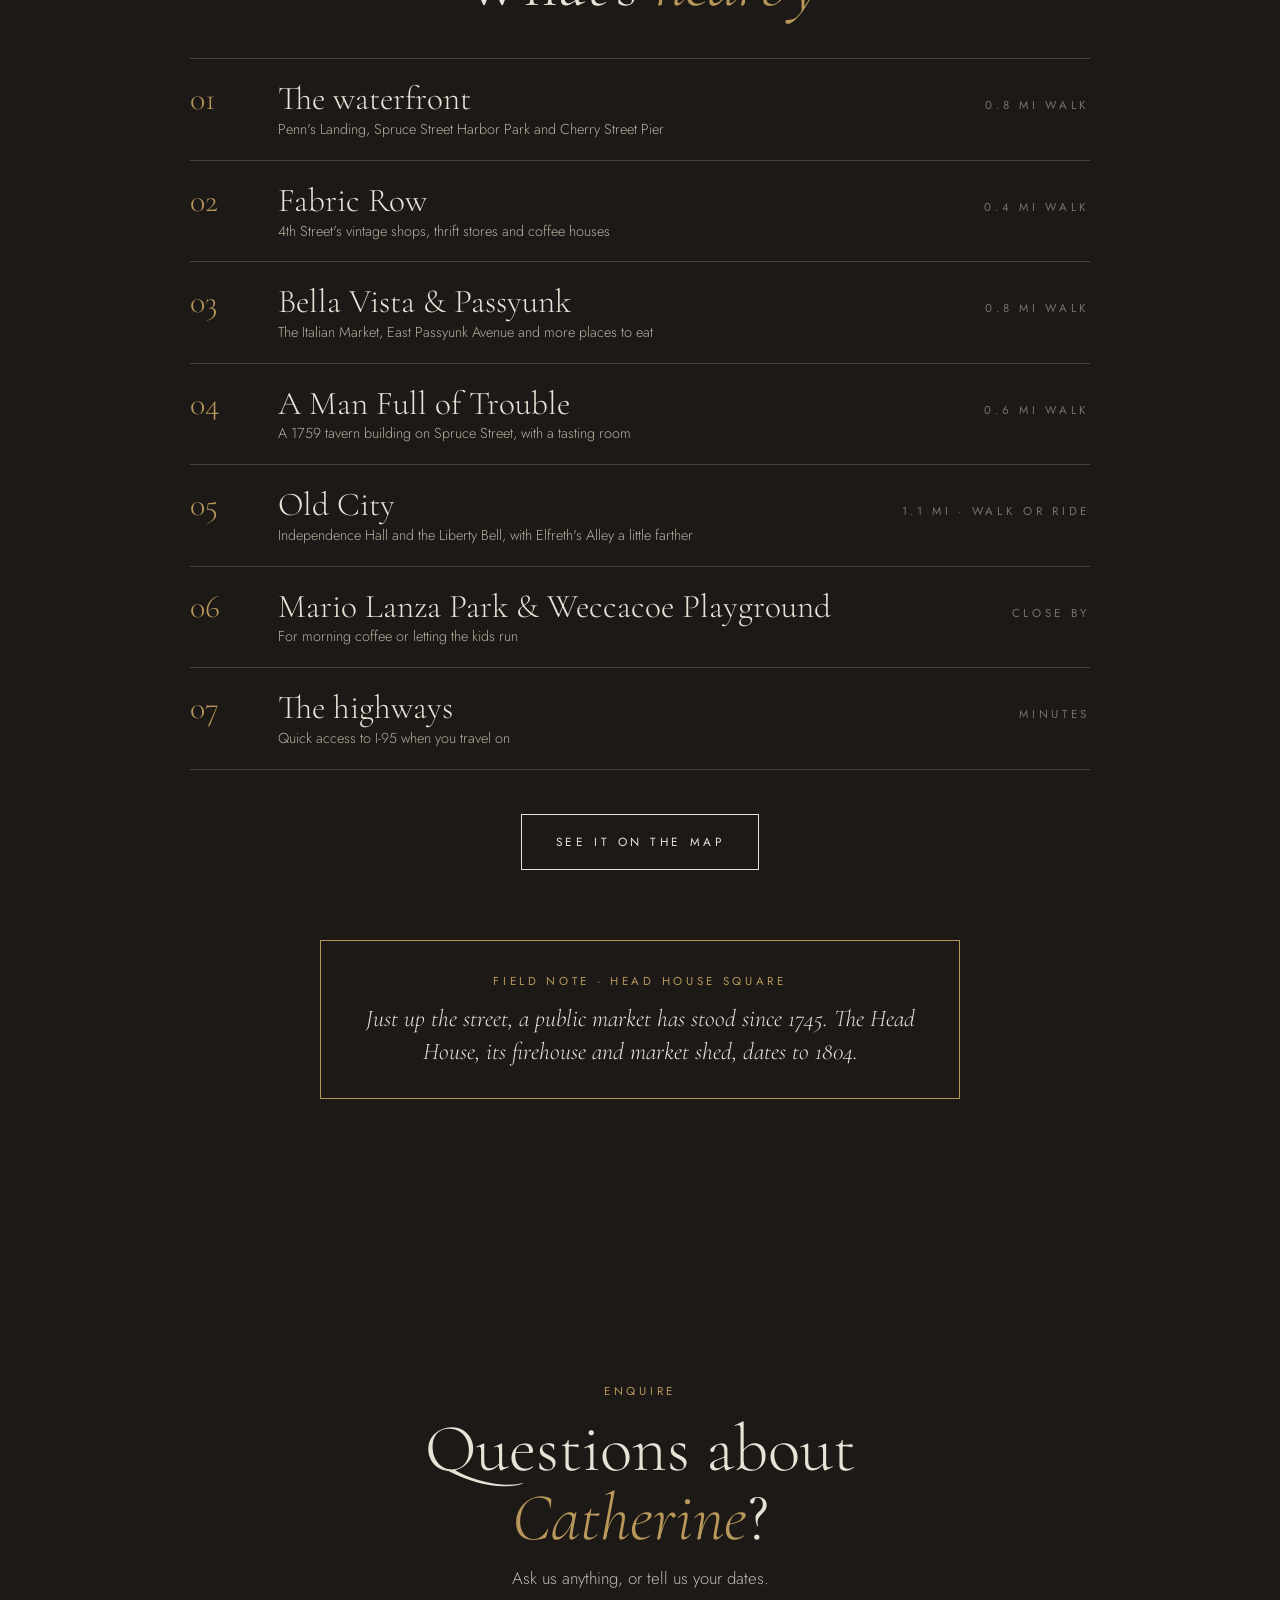
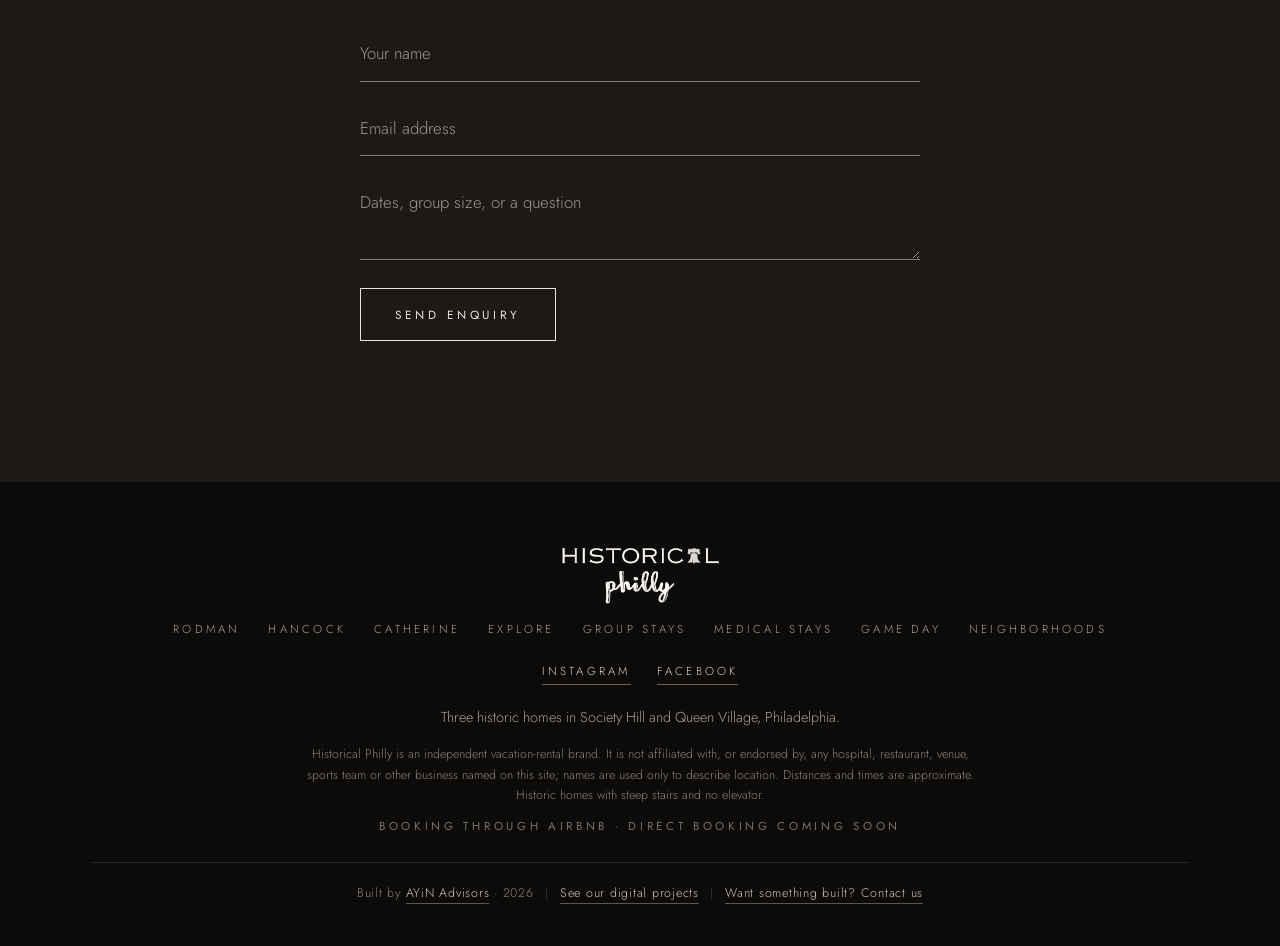
==== commit a2e85365: "Footer credit: Built by AYiN Advisors 2026, with links to AYiN projects and contact Co-Authored-By: " ====
--- a/catherine-house.html
+++ b/catherine-house.html
@@ -53,6 +53,6 @@
 <footer><div class="wrap"><a href="index.html"><img class="flogo" src="images/logo-cream.png" alt="Historical Philly"></a>
 <nav><a href="rodman-house.html">Rodman</a><a href="hancock-house.html">Hancock</a><a href="catherine-house.html">Catherine</a><a href="explore.html">Explore</a><a href="group-stays.html">Group stays</a><a href="medical.html">Medical stays</a><a href="gameday.html">Game day</a><a href="neighborhoods.html">Neighborhoods</a></nav>
 <div class="social"><a href="https://www.instagram.com/historicalphilly" rel="noopener" target="_blank">Instagram</a><a href="https://www.facebook.com/profile.php?id=61594915439339" rel="noopener" target="_blank">Facebook</a></div><div>Three historic homes in Society Hill and Queen Village, Philadelphia.</div>
-<p class="disc">Historical Philly is an independent vacation-rental brand. It is not affiliated with, or endorsed by, any hospital, restaurant, venue, sports team or other business named on this site; names are used only to describe location. Distances and times are approximate. Historic homes with steep stairs and no elevator.</p><div class="label">Booking through Airbnb · direct booking coming soon</div></div></footer>
+<p class="disc">Historical Philly is an independent vacation-rental brand. It is not affiliated with, or endorsed by, any hospital, restaurant, venue, sports team or other business named on this site; names are used only to describe location. Distances and times are approximate. Historic homes with steep stairs and no elevator.</p><div class="label">Booking through Airbnb · direct booking coming soon</div><div class="built">Built by <a href="https://ayinadvisors.com" rel="noopener" target="_blank">AYiN Advisors</a> &middot; 2026<span class="sep">|</span><a href="https://ayinadvisors.com/Projects.html" rel="noopener" target="_blank">See our digital projects</a><span class="sep">|</span><a href="https://ayinadvisors.com/Contact.html" rel="noopener" target="_blank">Want something built? Contact us</a></div></div></footer>
 <script src="script.js"></script>
 </body></html>
--- a/style.css
+++ b/style.css
@@ -303,3 +303,24 @@
 form.sign select{font:inherit;font-weight:300;background:transparent;border:0;border-bottom:1px solid rgba(255,255,255,.45);color:#fff;padding:12px 0;width:100%;border-radius:0;outline:0}
 form.sign select:invalid,form.sign select option[disabled]{color:rgba(255,255,255,.55)}
 form.sign select option{color:#1c1917}
+/* Explore: save / directions / my location */
+.act{display:flex;flex-wrap:wrap;gap:6px 16px;margin-top:10px}
+.act button,.act a{font:400 .62rem var(--sans);letter-spacing:.22em;text-transform:uppercase;background:none;border:0;border-bottom:1px solid currentColor;padding:2px 0;cursor:pointer;text-decoration:none;color:var(--brick)}
+.act button[aria-pressed="true"]{color:#8a6a1c}
+.dark .act button,.dark .act a{color:var(--brass)}
+.pop .act{margin-top:10px}.pop .act a,.pop .act button{color:var(--brick)}
+.pin.sv{box-shadow:0 0 0 3px var(--brass),0 1px 4px rgba(0,0,0,.4)}
+.pin.me{width:16px;height:16px;background:#2d6ea3;border:3px solid #fff;box-shadow:0 0 0 4px rgba(45,110,163,.35)}
+.tools{display:flex;gap:12px;justify-content:center;flex-wrap:wrap;margin:4px 0 0}
+.tool{font:400 .7rem var(--sans);letter-spacing:.24em;text-transform:uppercase;background:var(--stone);color:var(--cream);border:1px solid var(--stone);padding:11px 20px;cursor:pointer;transition:.25s}
+.tool:hover{background:transparent;color:var(--stone)}
+.chip.saved{border-color:#8a6a1c;color:#8a6a1c}.chip.saved:hover,.chip.saved.on{background:#8a6a1c;color:#fff}
+.sharedbar{display:flex;gap:14px;align-items:center;justify-content:center;flex-wrap:wrap;background:rgba(184,151,90,.14);border:1px solid var(--brass);padding:12px 18px;margin:0 0 18px}
+.sharedbar[hidden]{display:none}
+.sharedbar button{font:400 .66rem var(--sans);letter-spacing:.2em;text-transform:uppercase;background:none;border:0;border-bottom:1px solid var(--brick);color:var(--brick);cursor:pointer;padding:2px 0}
+/* credit line */
+.built{margin-top:26px;padding-top:18px;border-top:1px solid rgba(255,255,255,.12);font-size:.78rem;letter-spacing:.06em;color:#8b8274;line-height:2}
+.built a{color:#cfc5b3;text-decoration:none;border-bottom:1px solid rgba(207,197,179,.4);padding-bottom:1px}
+.built a:hover{color:var(--brass);border-color:var(--brass)}
+.built .sep{margin:0 .9em;opacity:.45}
+@media(max-width:600px){.built .sep{display:none}.built a,.built{display:block}.built a{margin:4px auto;width:max-content;max-width:100%}}
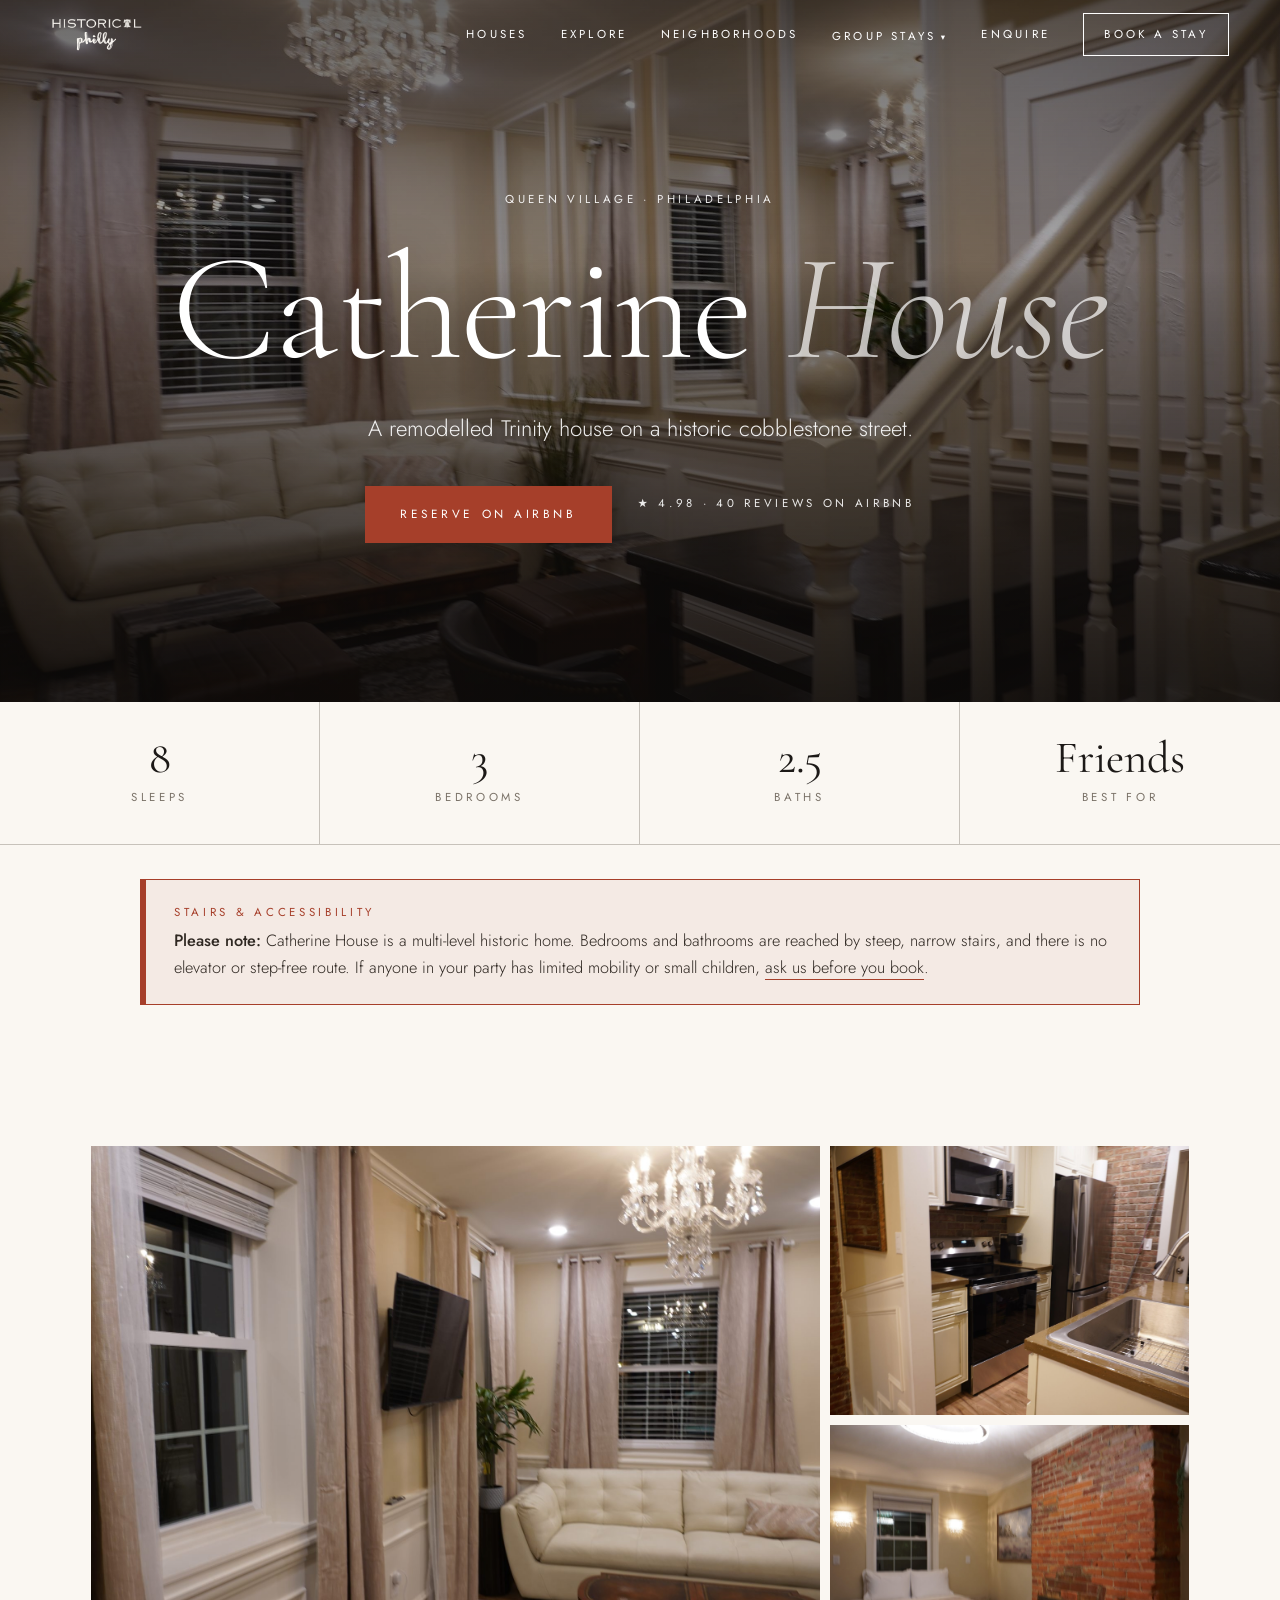
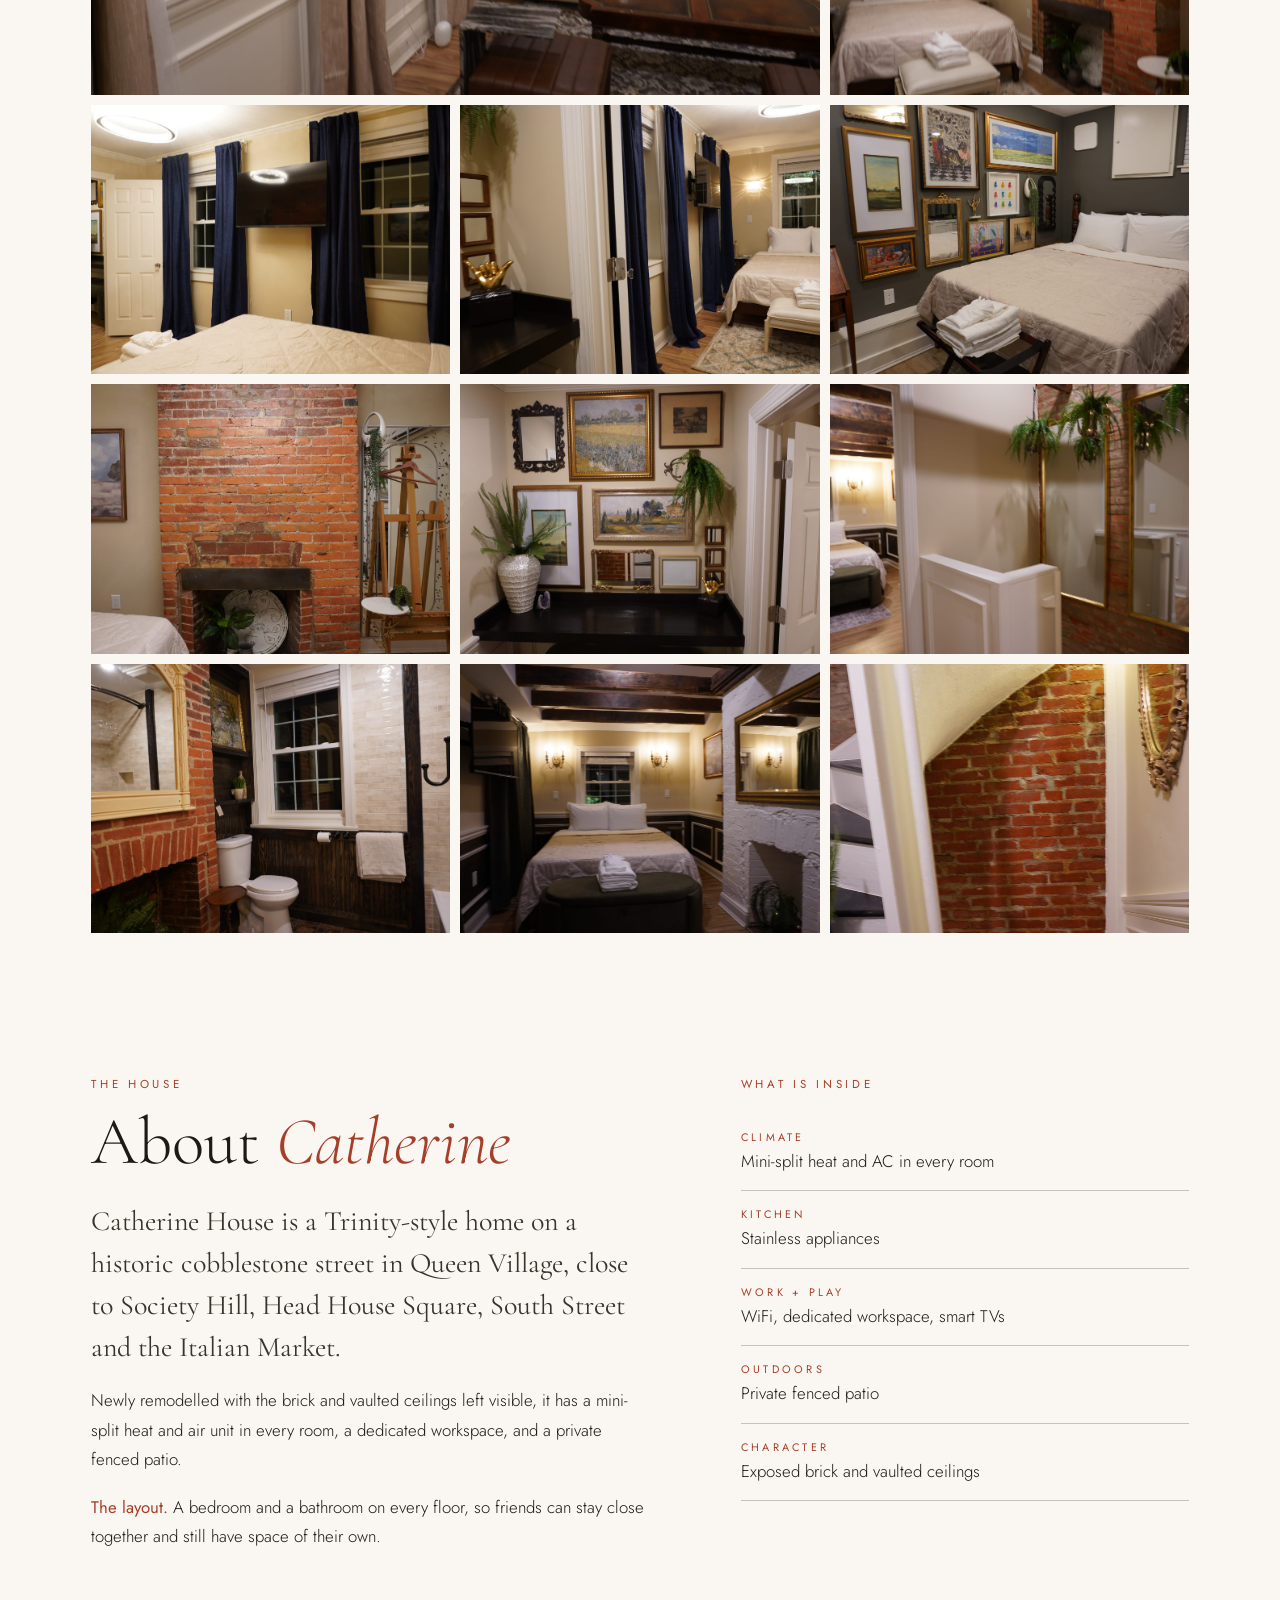
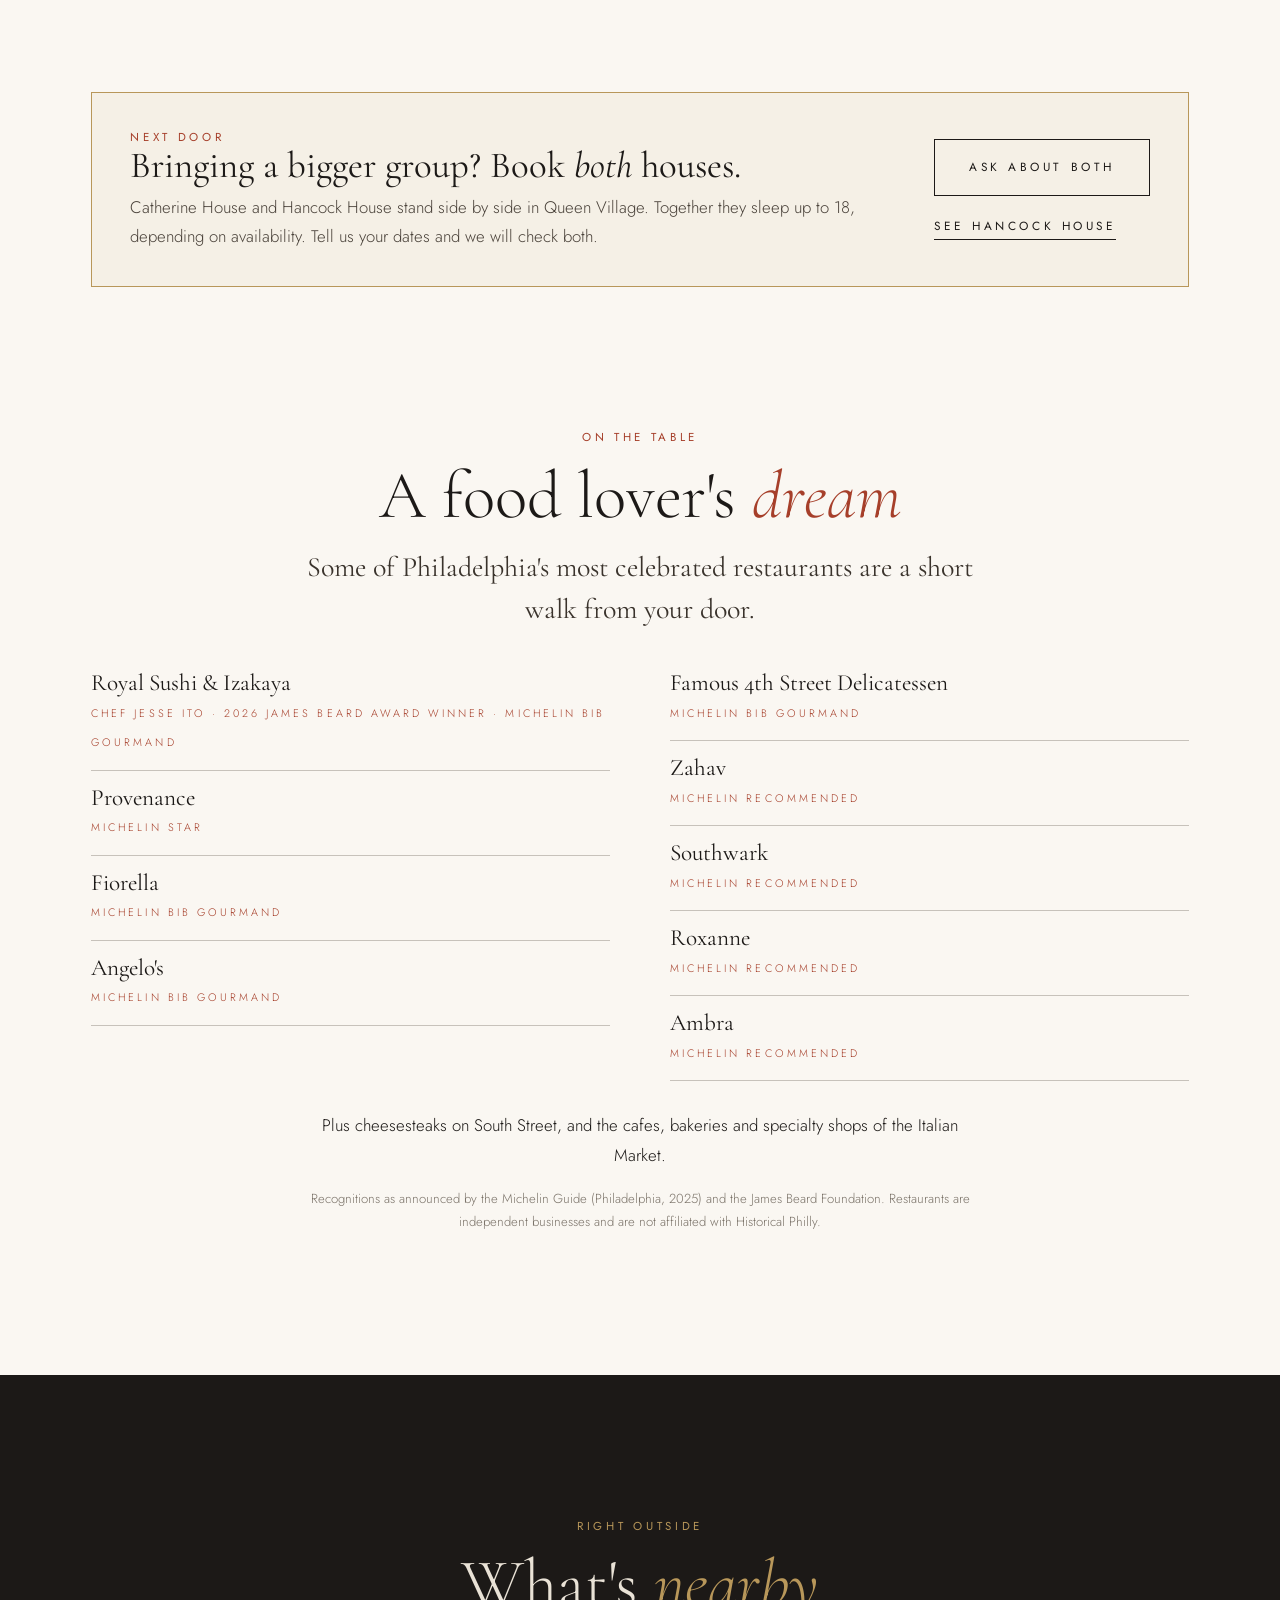
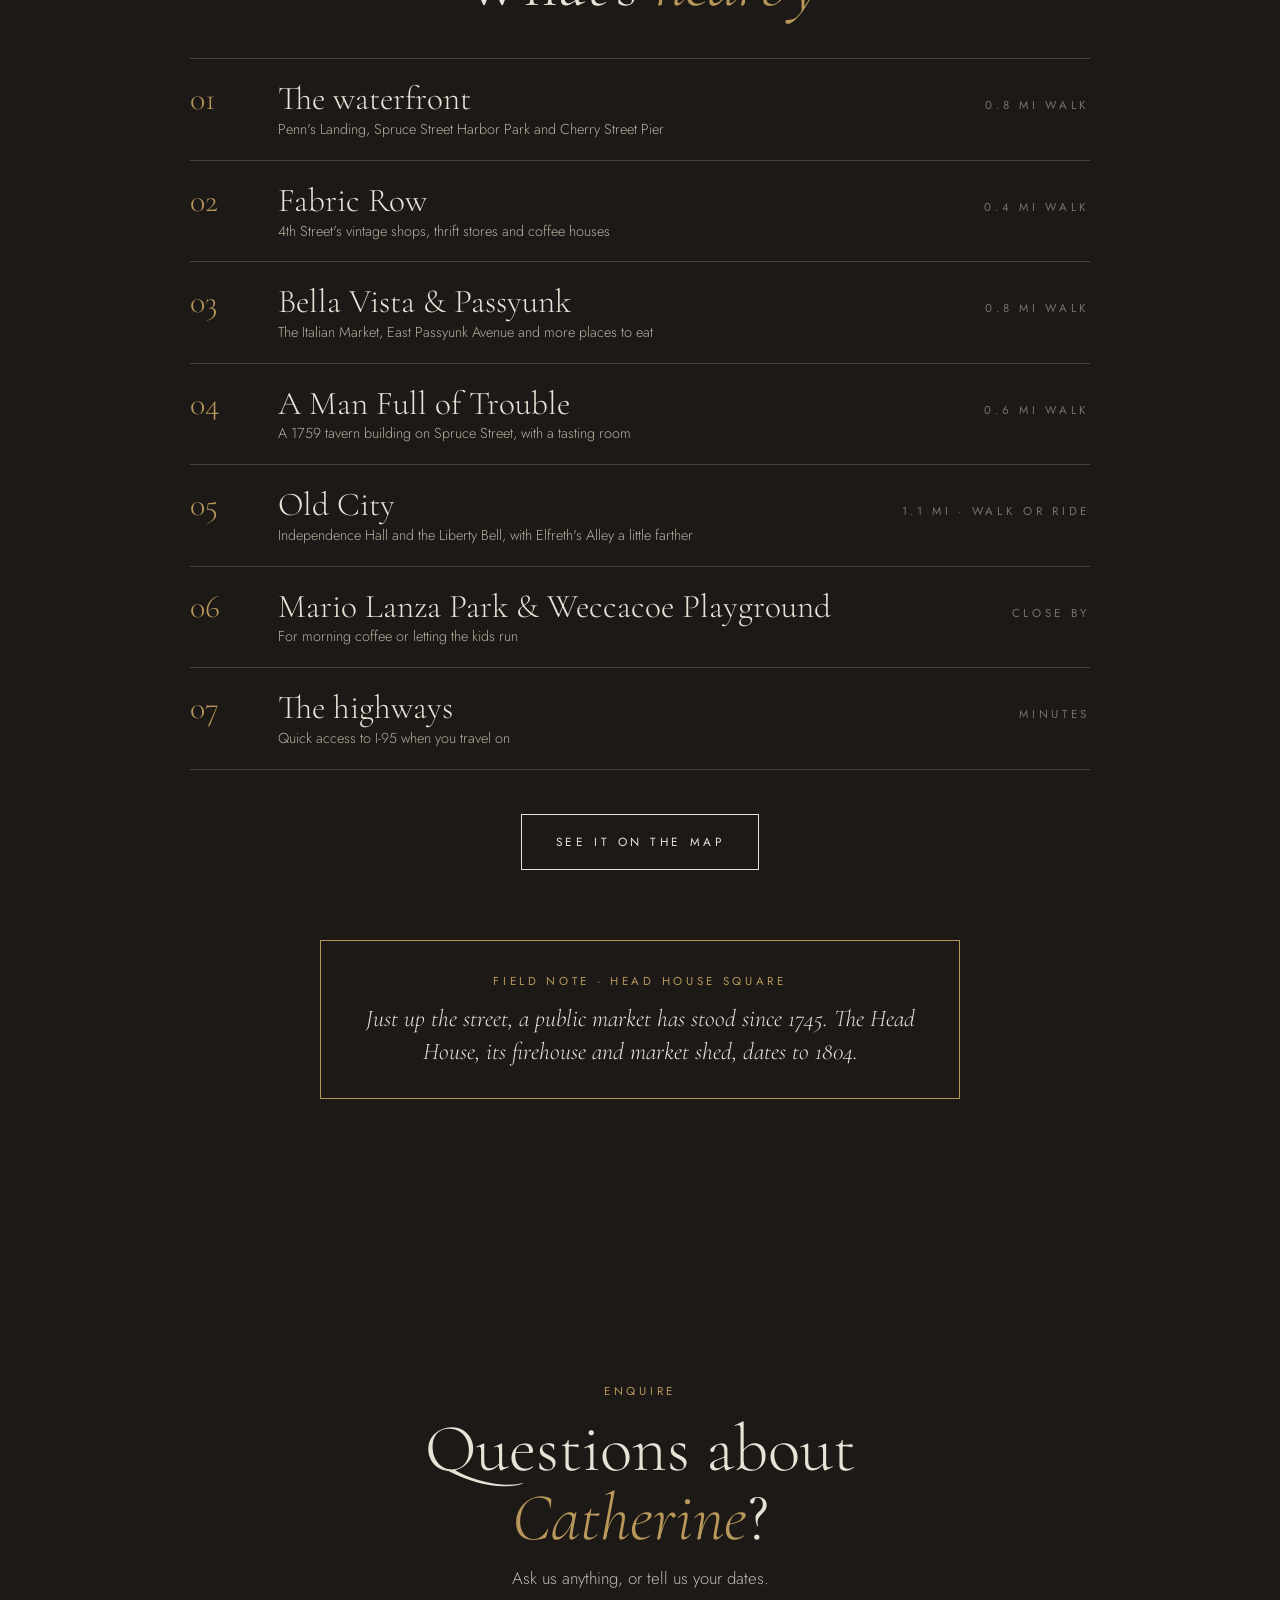
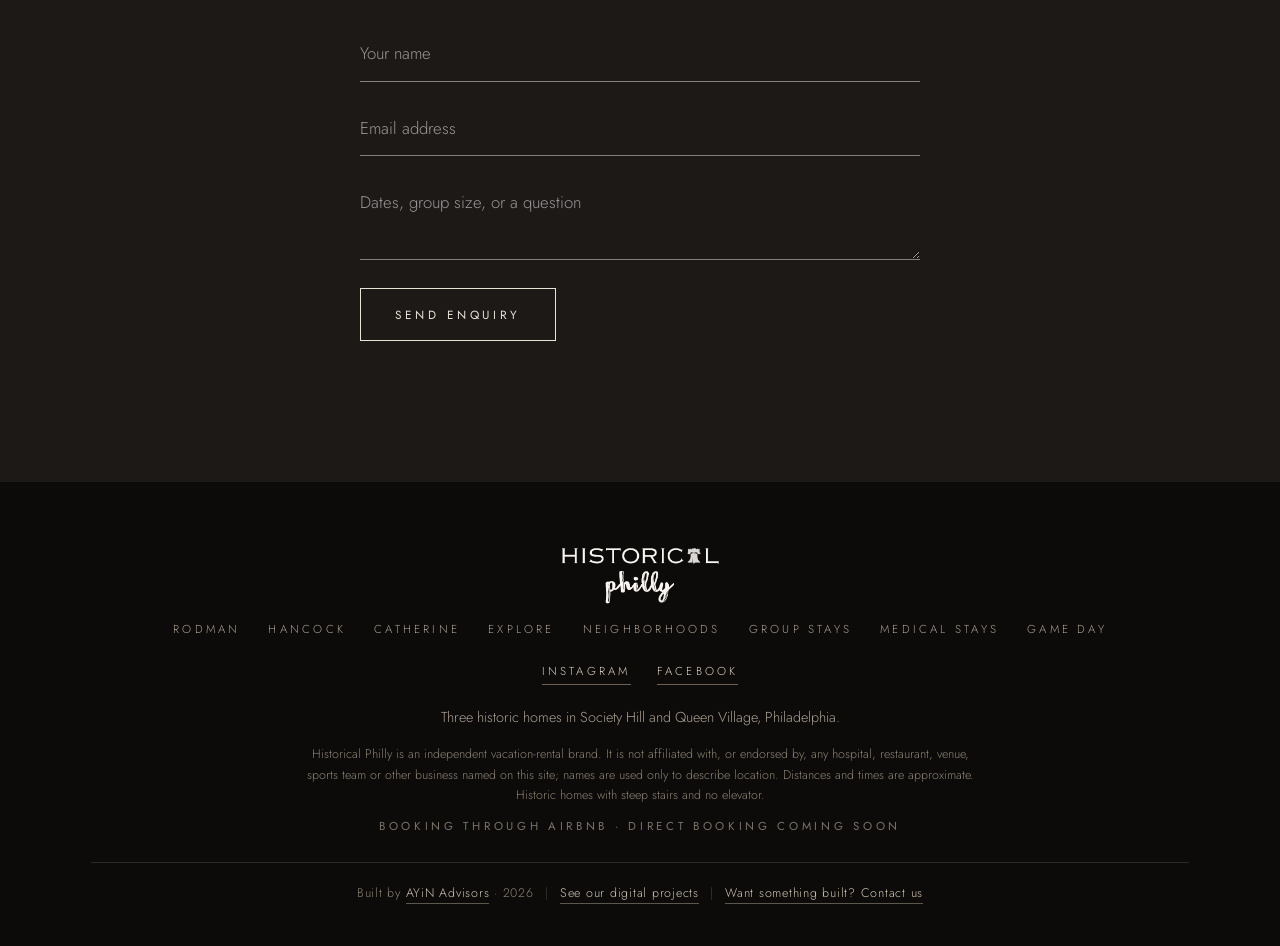
==== commit 2e7404c3: "Nav: move Neighborhoods next to Explore (header, phone menu, footer) Co-Authored-By: Claude Sonnet 5" ====
--- a/catherine-house.html
+++ b/catherine-house.html
@@ -7,13 +7,13 @@
 <link rel="icon" type="image/png" sizes="32x32" href="favicon-32.png"><link rel="icon" type="image/png" sizes="64x64" href="favicon-64.png"><link rel="apple-touch-icon" href="apple-touch-icon.png">
 <link rel="preconnect" href="https://fonts.googleapis.com"><link rel="preconnect" href="https://fonts.gstatic.com" crossorigin>
 <link href="https://fonts.googleapis.com/css2?family=Cormorant+Garamond:ital,wght@0,300;0,400;0,500;1,300;1,400&family=Jost:wght@300;400&display=swap" rel="stylesheet">
-<link rel="stylesheet" href="style.css">
+<link rel="stylesheet" href="style.css?v=202610080750">
 <script type="application/ld+json">{"@context":"https://schema.org","@type":"Organization","name":"Historical Philly","url":"https://historicalphilly.com","sameAs":["https://www.instagram.com/historicalphilly","https://www.facebook.com/profile.php?id=61594915439339"]}</script>
 </head><body>
 <header class="nav"><a class="brandmark lgo" href="index.html" aria-label="Historical Philly home"><img class="lg-light" src="images/logo-cream.png" alt="Historical Philly"><img class="lg-ink" src="images/logo-ink.png" alt="" aria-hidden="true"></a>
-<nav class="links" aria-label="Main"><a href="index.html#houses">Houses</a><a href="explore.html">Explore</a><div class="dd"><a href="group-stays.html" aria-haspopup="true">Group stays</a><div class="ddm"><a href="group-stays.html">All group stays</a><a href="medical.html">Medical stays</a><a href="gameday.html">Game day</a><a href="group-stays.html#celebrations">Family celebrations</a><a href="group-stays.html#group-travel">Group travel</a><a href="group-stays.html#friends">Friends weekends</a><a href="group-stays.html#couples">Couples trips</a><a href="group-stays.html#family-weekends">Family weekends</a></div></div><a href="neighborhoods.html">Neighborhoods</a><a href="index.html#contact">Enquire</a><a class="book" href="index.html#houses"><span>Book a stay</span></a></nav>
+<nav class="links" aria-label="Main"><a href="index.html#houses">Houses</a><a href="explore.html">Explore</a><a href="neighborhoods.html">Neighborhoods</a><div class="dd"><a href="group-stays.html" aria-haspopup="true">Group stays</a><div class="ddm"><a href="group-stays.html">All group stays</a><a href="medical.html">Medical stays</a><a href="gameday.html">Game day</a><a href="group-stays.html#celebrations">Family celebrations</a><a href="group-stays.html#group-travel">Group travel</a><a href="group-stays.html#friends">Friends weekends</a><a href="group-stays.html#couples">Couples trips</a><a href="group-stays.html#family-weekends">Family weekends</a><a href="group-stays.html#campus-tours">Campus tours</a></div></div><a href="index.html#contact">Enquire</a><a class="book" href="index.html#houses"><span>Book a stay</span></a></nav>
 <button class="burger" aria-label="Menu" aria-expanded="false"><i></i></button></header>
-<div class="menu"><a href="index.html">Home</a><a href="rodman-house.html">Rodman House</a><a href="hancock-house.html">Hancock House</a><a href="catherine-house.html">Catherine House</a><a href="explore.html">Explore the map</a><a href="group-stays.html">Group stays</a><a class="sub" href="medical.html">Medical stays</a><a class="sub" href="gameday.html">Game day</a><a class="sub" href="group-stays.html#celebrations">Family celebrations</a><a class="sub" href="group-stays.html#friends">Friends and couples</a><a href="neighborhoods.html">Neighborhoods</a><a href="index.html#contact">Enquire</a><div class="label">Society Hill · Queen Village</div></div>
+<div class="menu"><a href="index.html">Home</a><a href="rodman-house.html">Rodman House</a><a href="hancock-house.html">Hancock House</a><a href="catherine-house.html">Catherine House</a><a href="explore.html">Explore the map</a><a href="neighborhoods.html">Neighborhoods</a><a href="group-stays.html">Group stays</a><a class="sub" href="medical.html">Medical stays</a><a class="sub" href="gameday.html">Game day</a><a class="sub" href="group-stays.html#celebrations">Family celebrations</a><a class="sub" href="group-stays.html#friends">Friends and couples</a><a class="sub" href="group-stays.html#campus-tours">Campus tours</a><a href="index.html#contact">Enquire</a><div class="label">Society Hill · Queen Village</div></div>
 
 <section class="hero short"><img src="images/catherine-hero.jpg" alt="Catherine House">
 <div class="in"><div class="label">Queen Village · Philadelphia</div><h1>Catherine <em>House</em></h1>
@@ -51,8 +51,8 @@
 <button class="btn" type="submit">Send enquiry</button></form></div></section>
 <div class="mcta"><a class="btn solid" href="https://www.airbnb.com/h/historicqueenvillage" rel="noopener">Reserve Catherine House</a></div>
 <footer><div class="wrap"><a href="index.html"><img class="flogo" src="images/logo-cream.png" alt="Historical Philly"></a>
-<nav><a href="rodman-house.html">Rodman</a><a href="hancock-house.html">Hancock</a><a href="catherine-house.html">Catherine</a><a href="explore.html">Explore</a><a href="group-stays.html">Group stays</a><a href="medical.html">Medical stays</a><a href="gameday.html">Game day</a><a href="neighborhoods.html">Neighborhoods</a></nav>
+<nav><a href="rodman-house.html">Rodman</a><a href="hancock-house.html">Hancock</a><a href="catherine-house.html">Catherine</a><a href="explore.html">Explore</a><a href="neighborhoods.html">Neighborhoods</a><a href="group-stays.html">Group stays</a><a href="medical.html">Medical stays</a><a href="gameday.html">Game day</a></nav>
 <div class="social"><a href="https://www.instagram.com/historicalphilly" rel="noopener" target="_blank">Instagram</a><a href="https://www.facebook.com/profile.php?id=61594915439339" rel="noopener" target="_blank">Facebook</a></div><div>Three historic homes in Society Hill and Queen Village, Philadelphia.</div>
 <p class="disc">Historical Philly is an independent vacation-rental brand. It is not affiliated with, or endorsed by, any hospital, restaurant, venue, sports team or other business named on this site; names are used only to describe location. Distances and times are approximate. Historic homes with steep stairs and no elevator.</p><div class="label">Booking through Airbnb · direct booking coming soon</div><div class="built">Built by <a href="https://ayinadvisors.com" rel="noopener" target="_blank">AYiN Advisors</a> &middot; 2026<span class="sep">|</span><a href="https://ayinadvisors.com/Projects.html" rel="noopener" target="_blank">See our digital projects</a><span class="sep">|</span><a href="https://ayinadvisors.com/Contact.html" rel="noopener" target="_blank">Want something built? Contact us</a></div></div></footer>
-<script src="script.js"></script>
+<script src="script.js?v=202610080750"></script>
 </body></html>
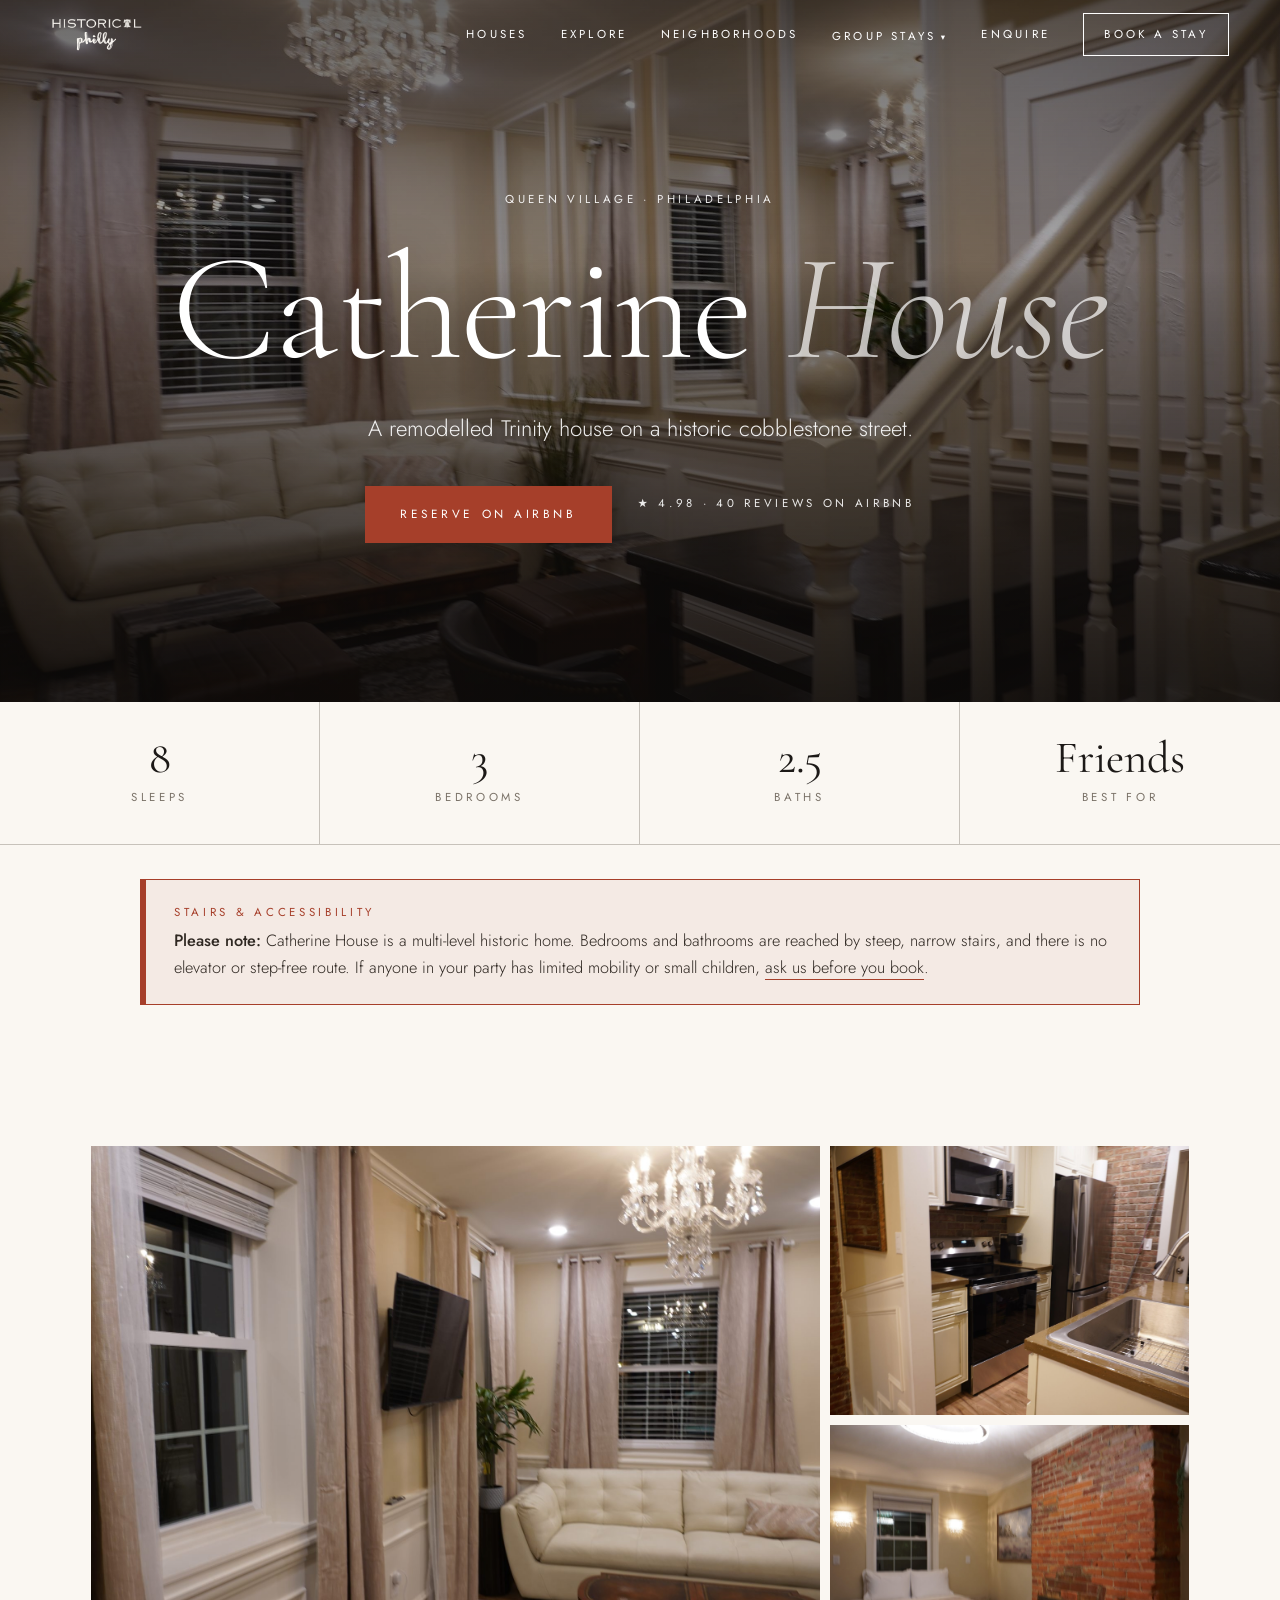
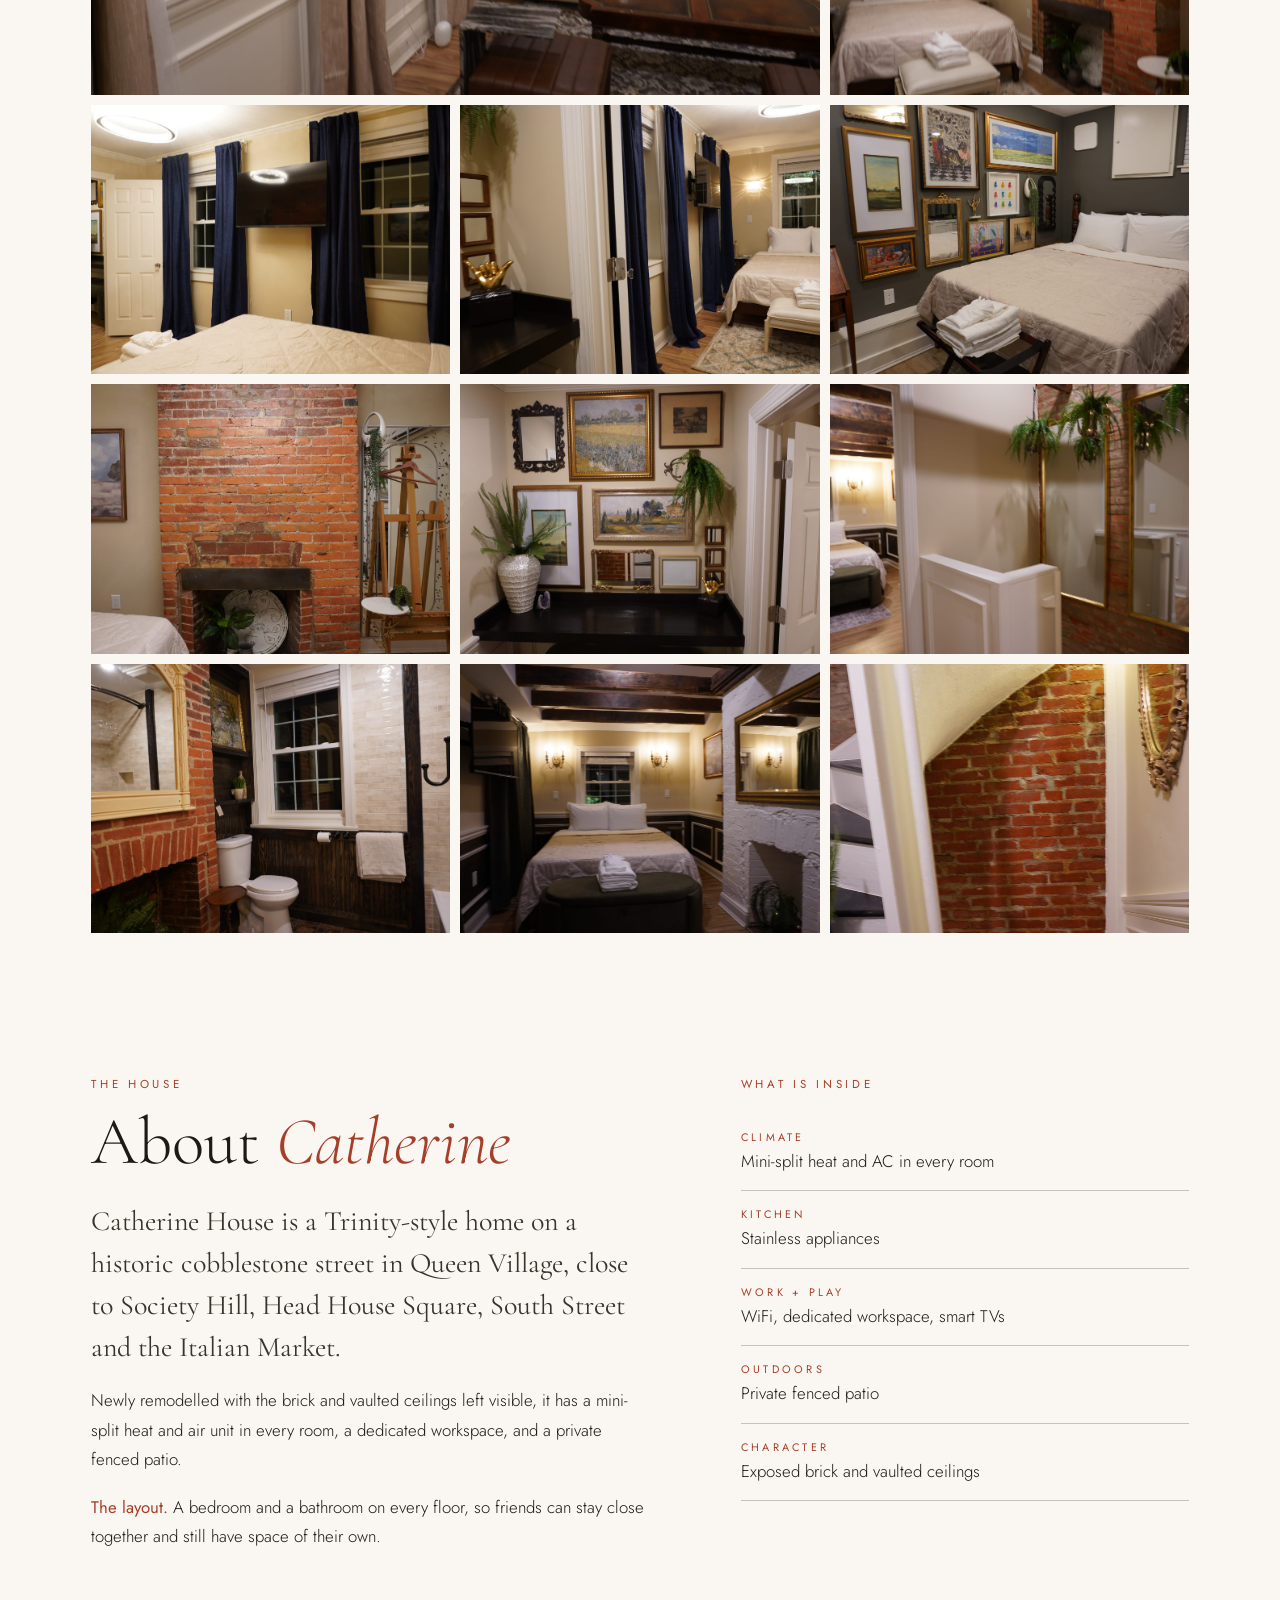
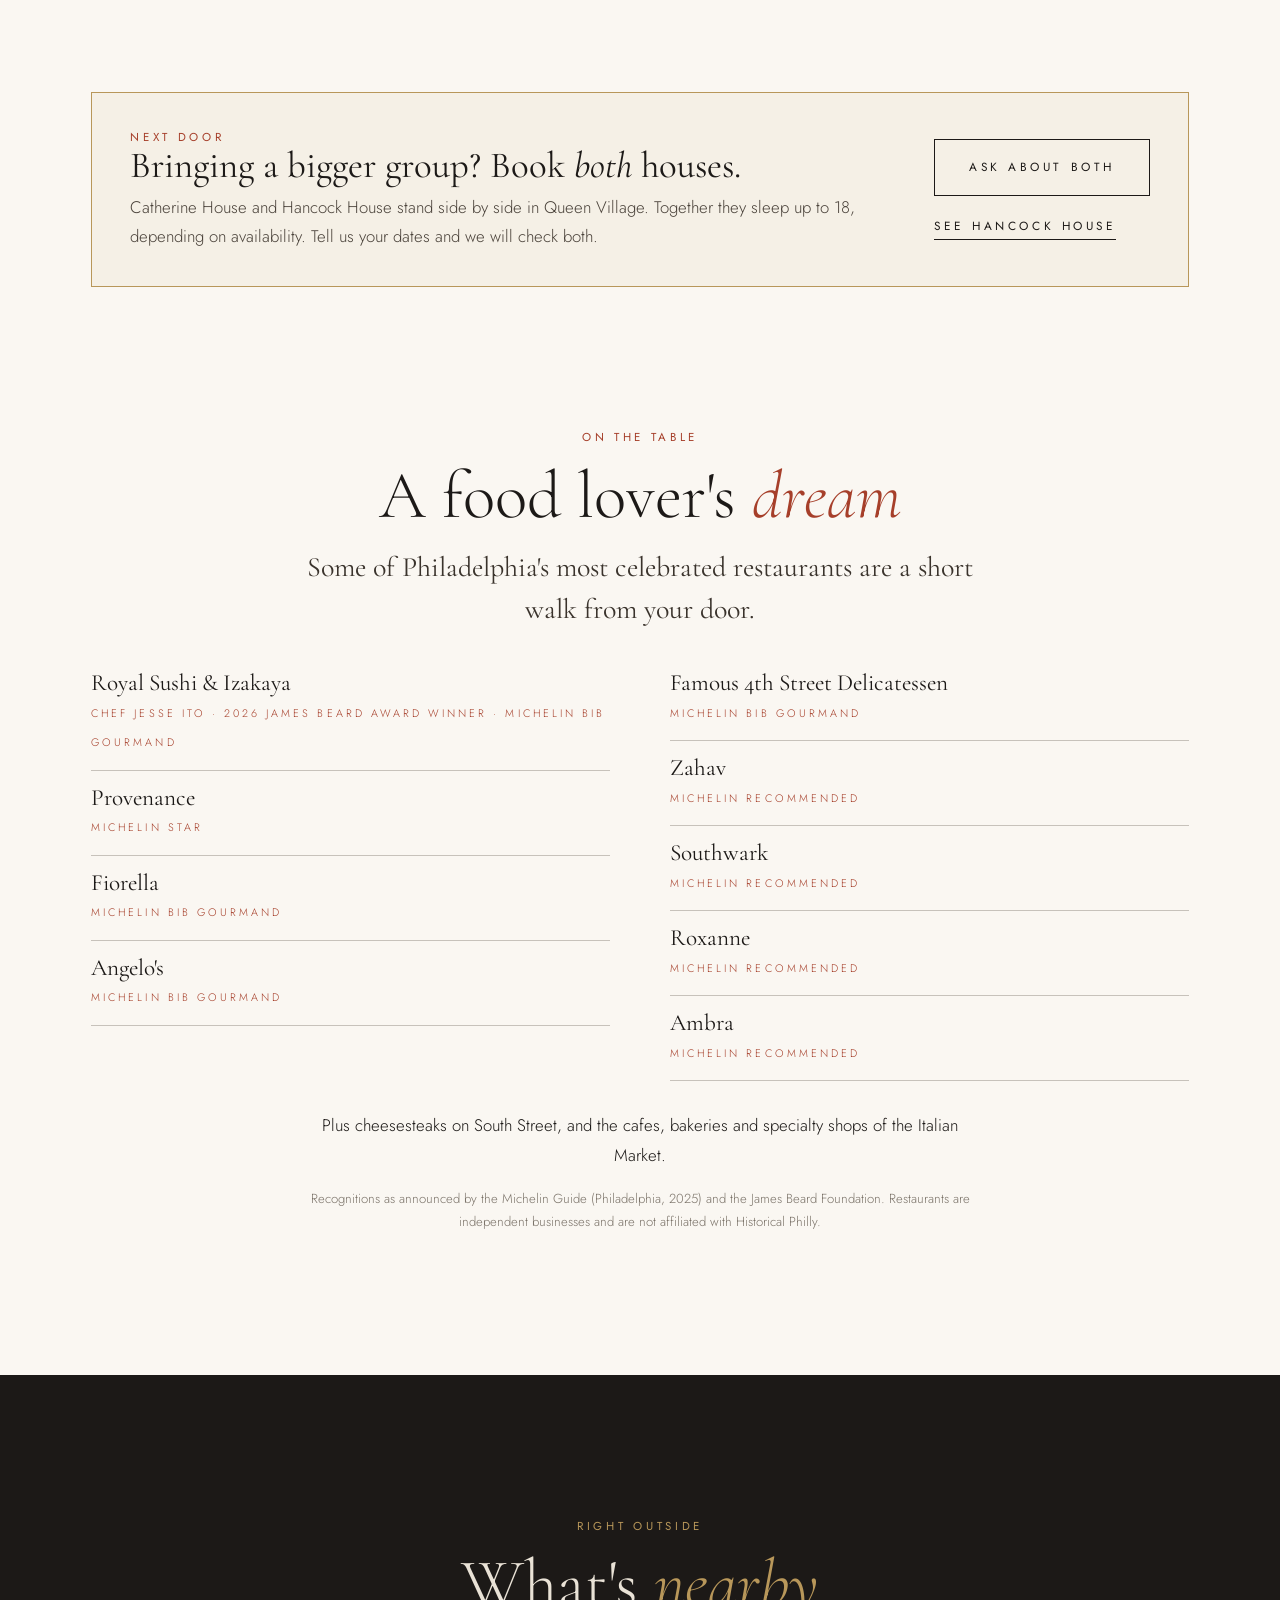
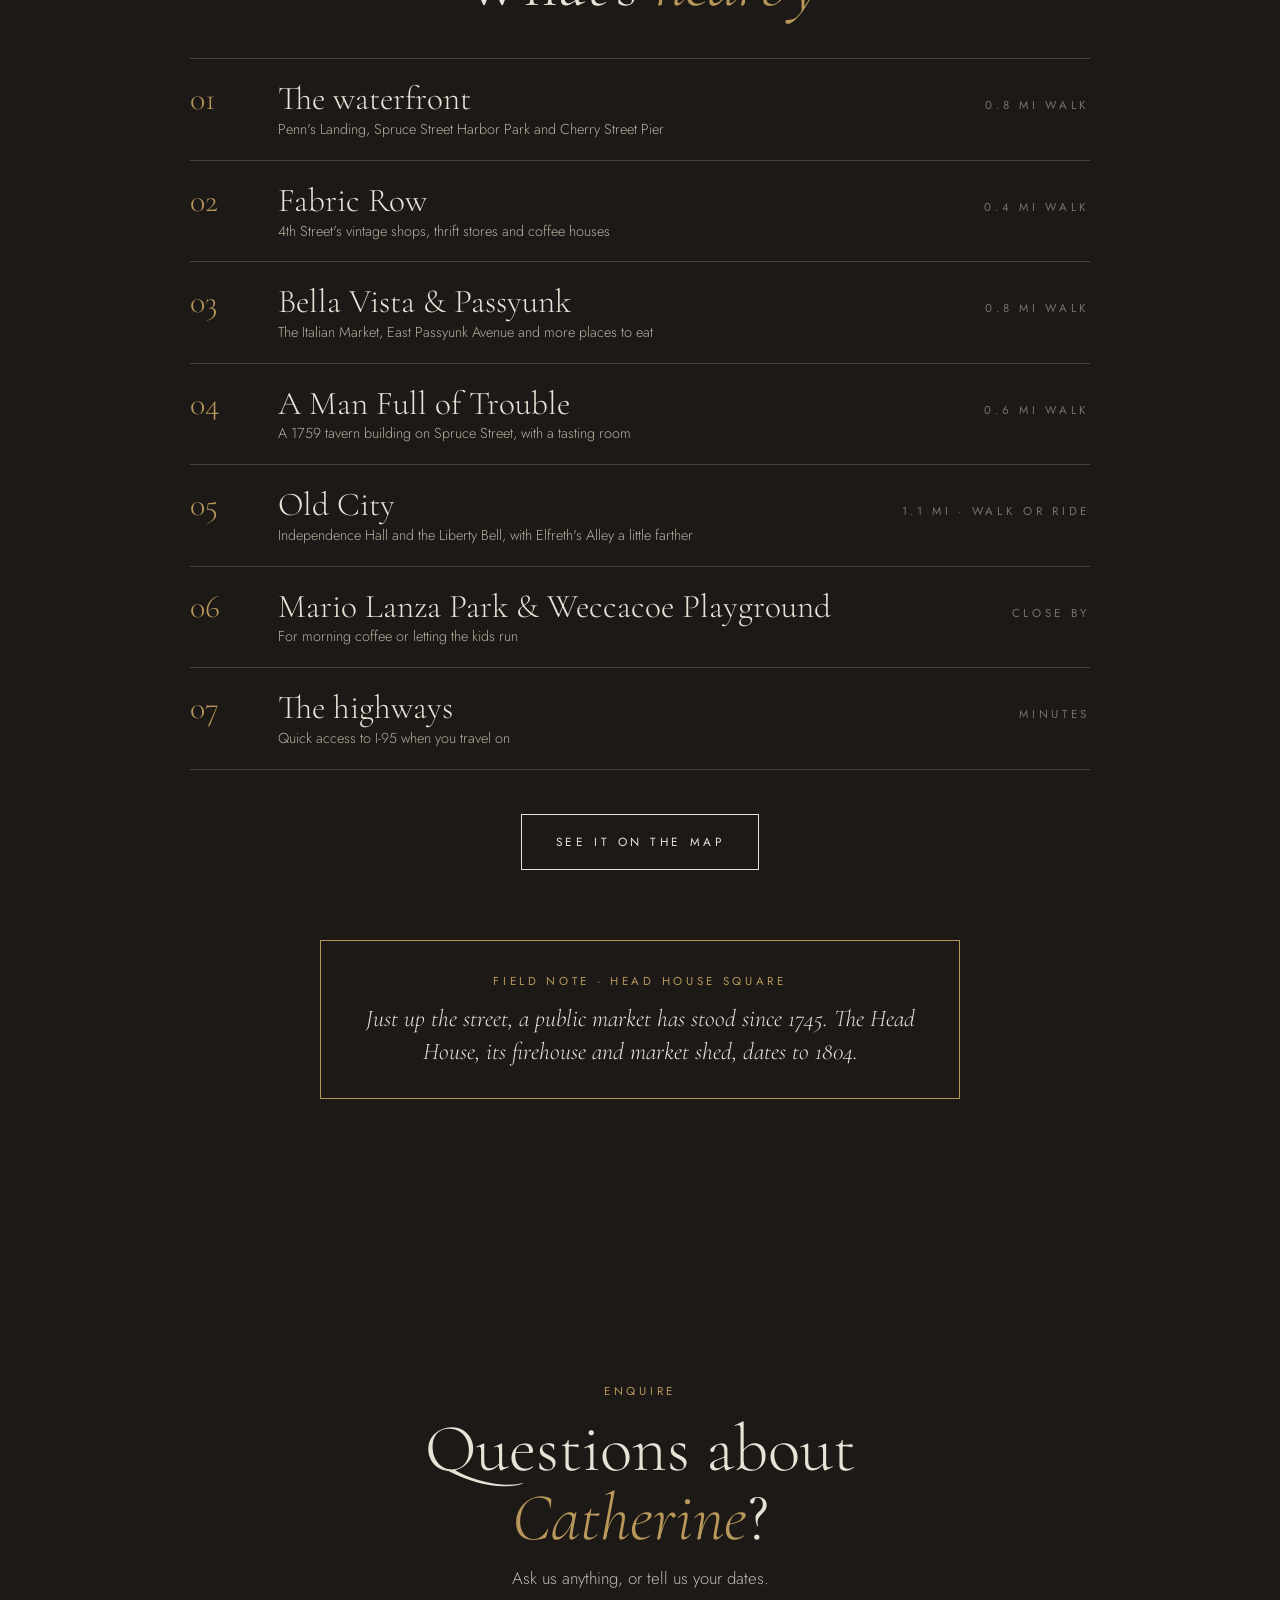
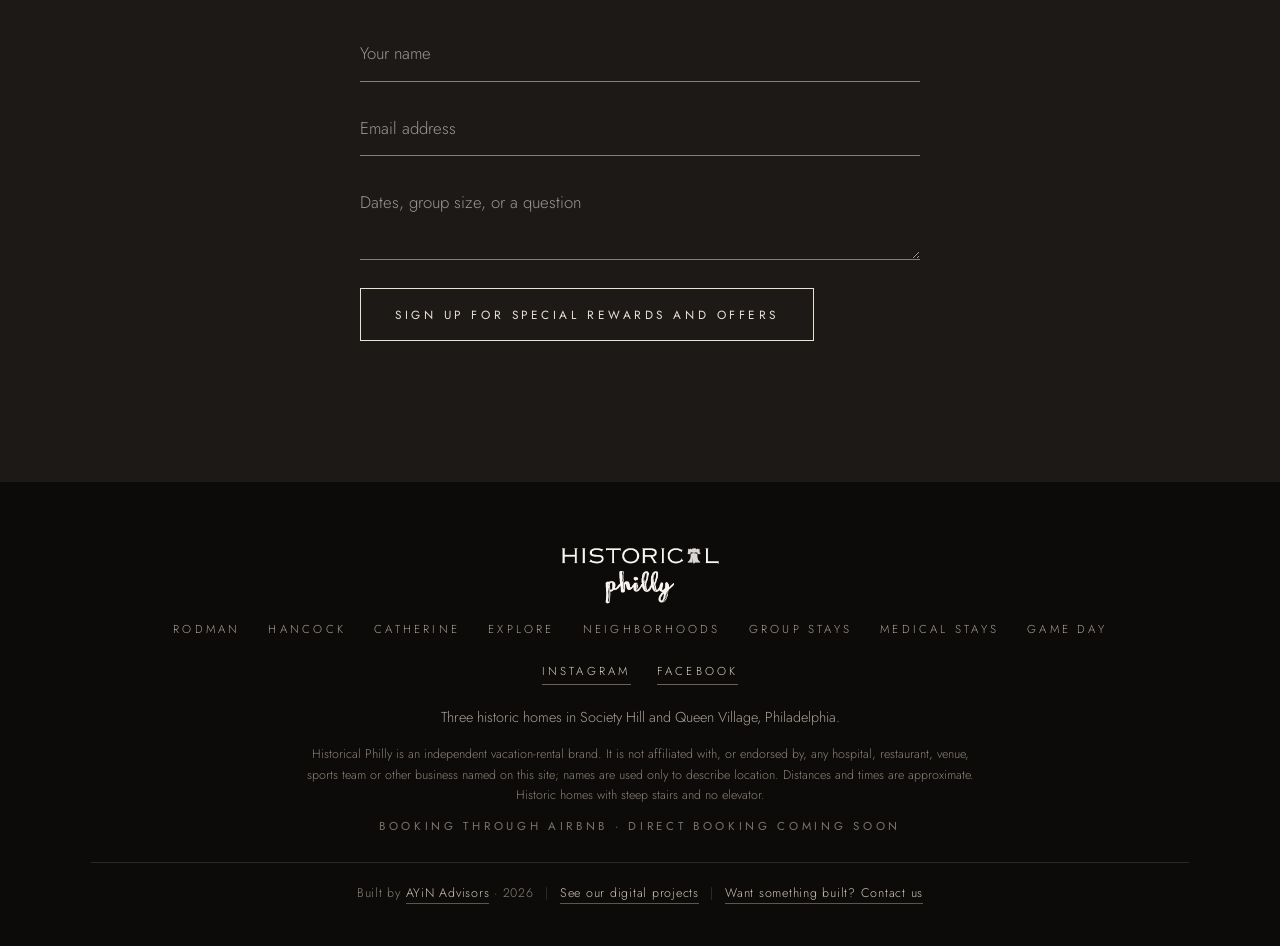
==== commit 9c4dc823: "Home hero: basement sofa lounge; form button now 'Sign up for Special Rewards and Offers' Co-Authore" ====
--- a/catherine-house.html
+++ b/catherine-house.html
@@ -7,7 +7,7 @@
 <link rel="icon" type="image/png" sizes="32x32" href="favicon-32.png"><link rel="icon" type="image/png" sizes="64x64" href="favicon-64.png"><link rel="apple-touch-icon" href="apple-touch-icon.png">
 <link rel="preconnect" href="https://fonts.googleapis.com"><link rel="preconnect" href="https://fonts.gstatic.com" crossorigin>
 <link href="https://fonts.googleapis.com/css2?family=Cormorant+Garamond:ital,wght@0,300;0,400;0,500;1,300;1,400&family=Jost:wght@300;400&display=swap" rel="stylesheet">
-<link rel="stylesheet" href="style.css?v=202610080750">
+<link rel="stylesheet" href="style.css?v=202610141755">
 <script type="application/ld+json">{"@context":"https://schema.org","@type":"Organization","name":"Historical Philly","url":"https://historicalphilly.com","sameAs":["https://www.instagram.com/historicalphilly","https://www.facebook.com/profile.php?id=61594915439339"]}</script>
 </head><body>
 <header class="nav"><a class="brandmark lgo" href="index.html" aria-label="Historical Philly home"><img class="lg-light" src="images/logo-cream.png" alt="Historical Philly"><img class="lg-ink" src="images/logo-ink.png" alt="" aria-hidden="true"></a>
@@ -48,11 +48,11 @@
 <input type="text" name="name" placeholder="Your name" aria-label="Your name" required>
 <input type="email" name="email" placeholder="Email address" aria-label="Email address" required>
 <textarea name="message" rows="2" placeholder="Dates, group size, or a question" aria-label="Message"></textarea>
-<button class="btn" type="submit">Send enquiry</button></form></div></section>
+<button class="btn" type="submit">Sign up for Special Rewards and Offers</button></form></div></section>
 <div class="mcta"><a class="btn solid" href="https://www.airbnb.com/h/historicqueenvillage" rel="noopener">Reserve Catherine House</a></div>
 <footer><div class="wrap"><a href="index.html"><img class="flogo" src="images/logo-cream.png" alt="Historical Philly"></a>
 <nav><a href="rodman-house.html">Rodman</a><a href="hancock-house.html">Hancock</a><a href="catherine-house.html">Catherine</a><a href="explore.html">Explore</a><a href="neighborhoods.html">Neighborhoods</a><a href="group-stays.html">Group stays</a><a href="medical.html">Medical stays</a><a href="gameday.html">Game day</a></nav>
 <div class="social"><a href="https://www.instagram.com/historicalphilly" rel="noopener" target="_blank">Instagram</a><a href="https://www.facebook.com/profile.php?id=61594915439339" rel="noopener" target="_blank">Facebook</a></div><div>Three historic homes in Society Hill and Queen Village, Philadelphia.</div>
 <p class="disc">Historical Philly is an independent vacation-rental brand. It is not affiliated with, or endorsed by, any hospital, restaurant, venue, sports team or other business named on this site; names are used only to describe location. Distances and times are approximate. Historic homes with steep stairs and no elevator.</p><div class="label">Booking through Airbnb · direct booking coming soon</div><div class="built">Built by <a href="https://ayinadvisors.com" rel="noopener" target="_blank">AYiN Advisors</a> &middot; 2026<span class="sep">|</span><a href="https://ayinadvisors.com/Projects.html" rel="noopener" target="_blank">See our digital projects</a><span class="sep">|</span><a href="https://ayinadvisors.com/Contact.html" rel="noopener" target="_blank">Want something built? Contact us</a></div></div></footer>
-<script src="script.js?v=202610080750"></script>
+<script src="script.js?v=202610141755"></script>
 </body></html>
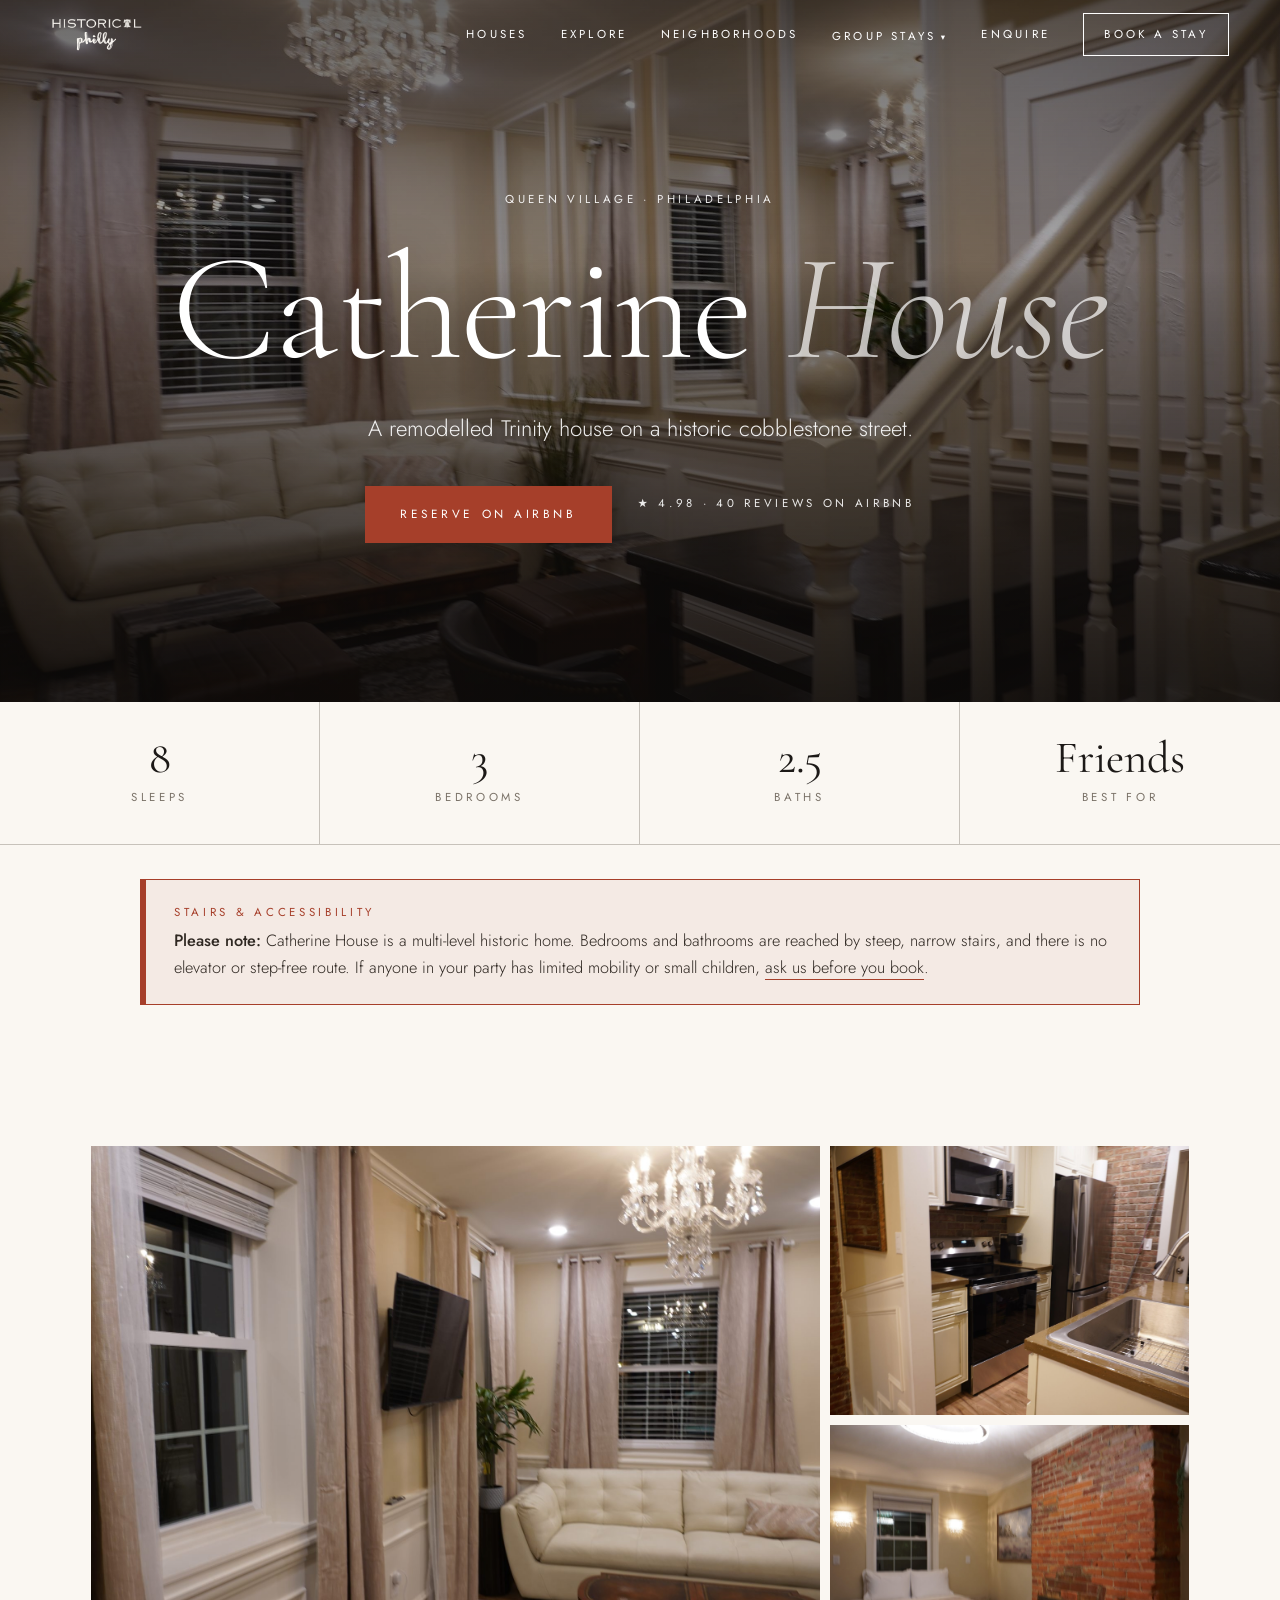
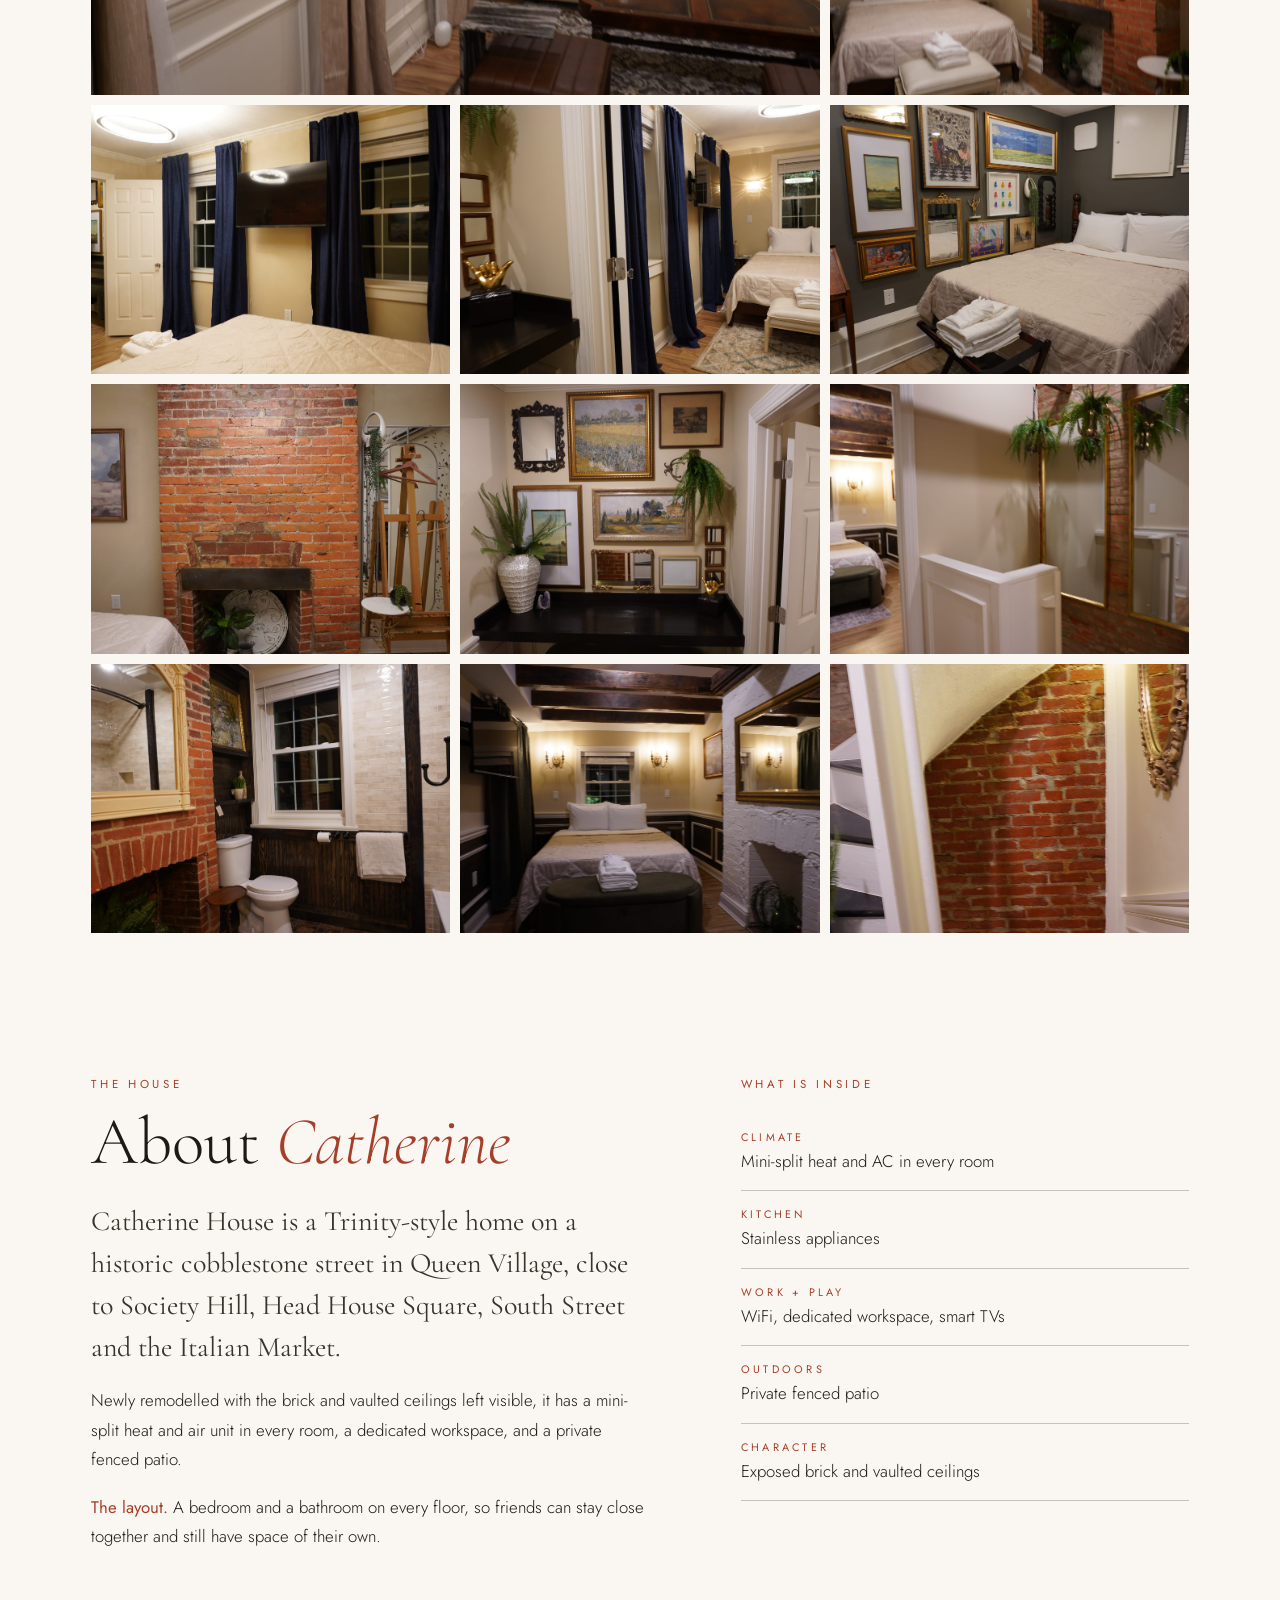
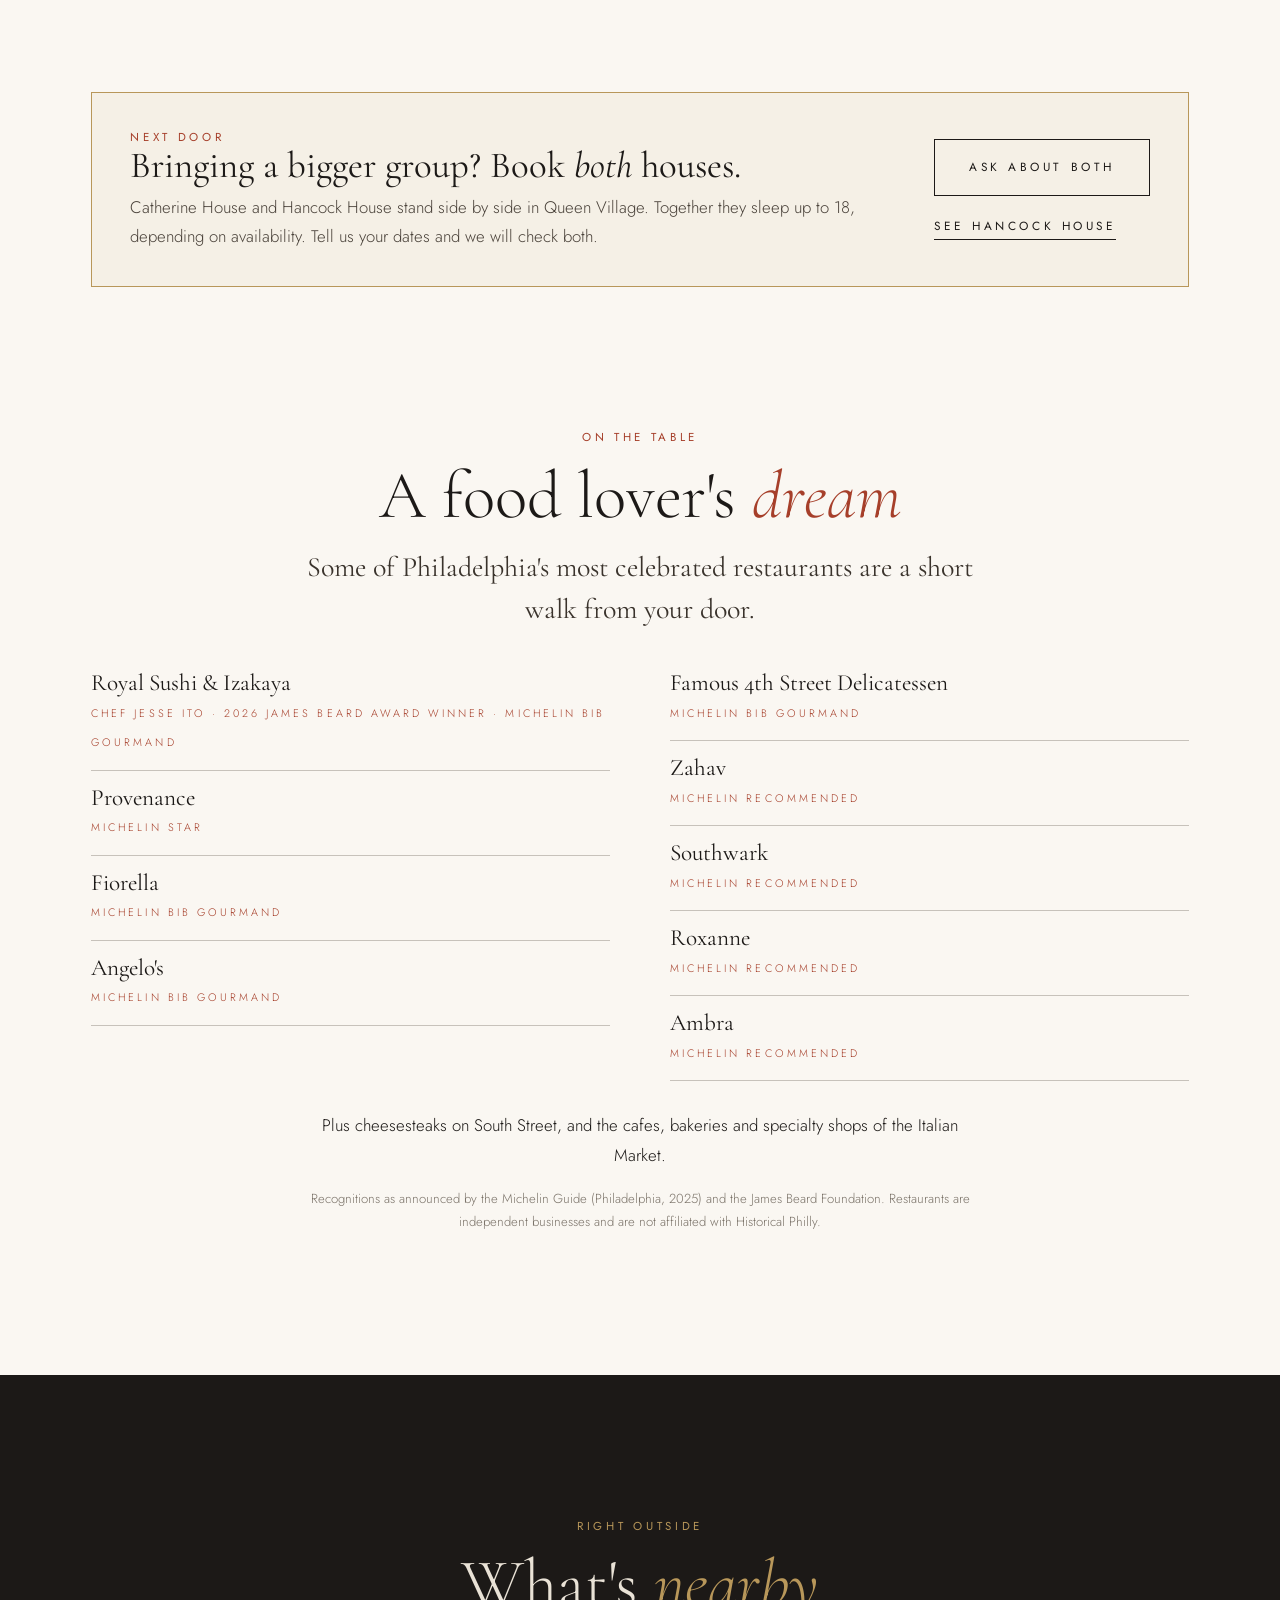
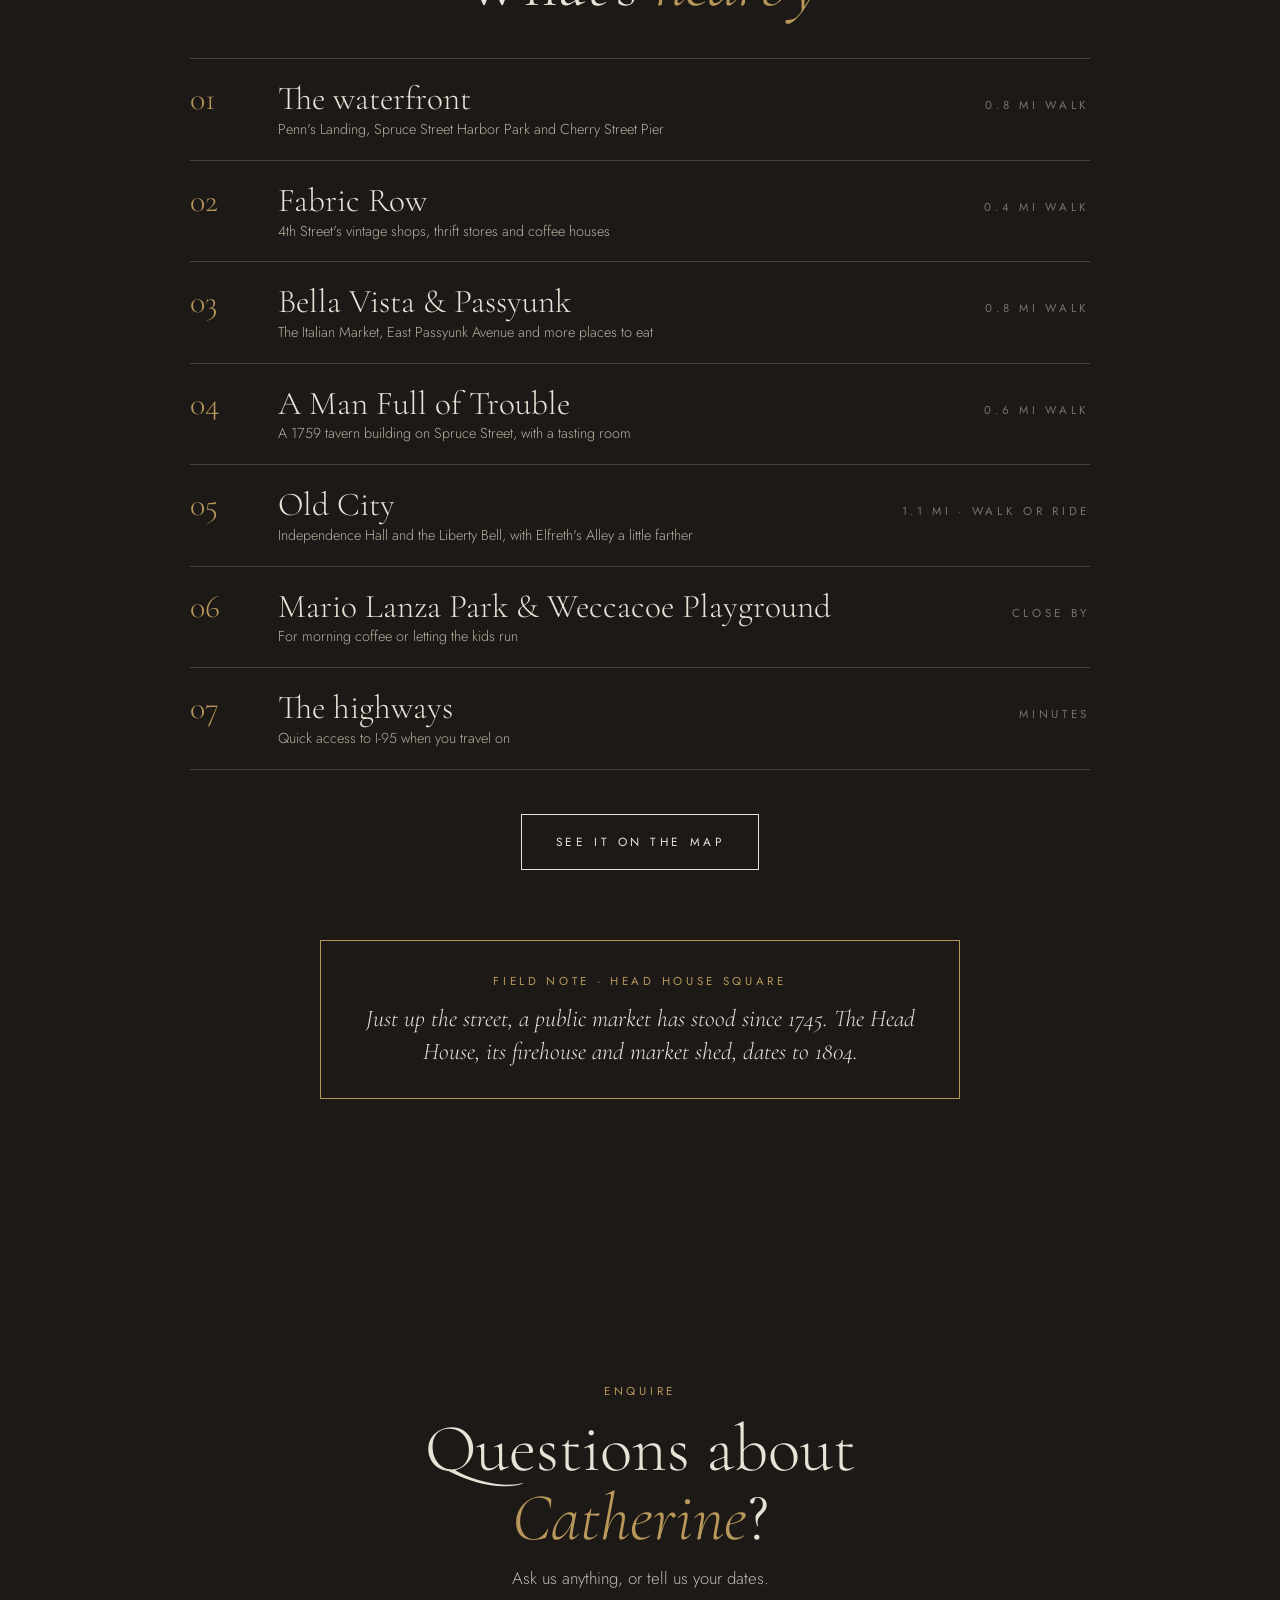
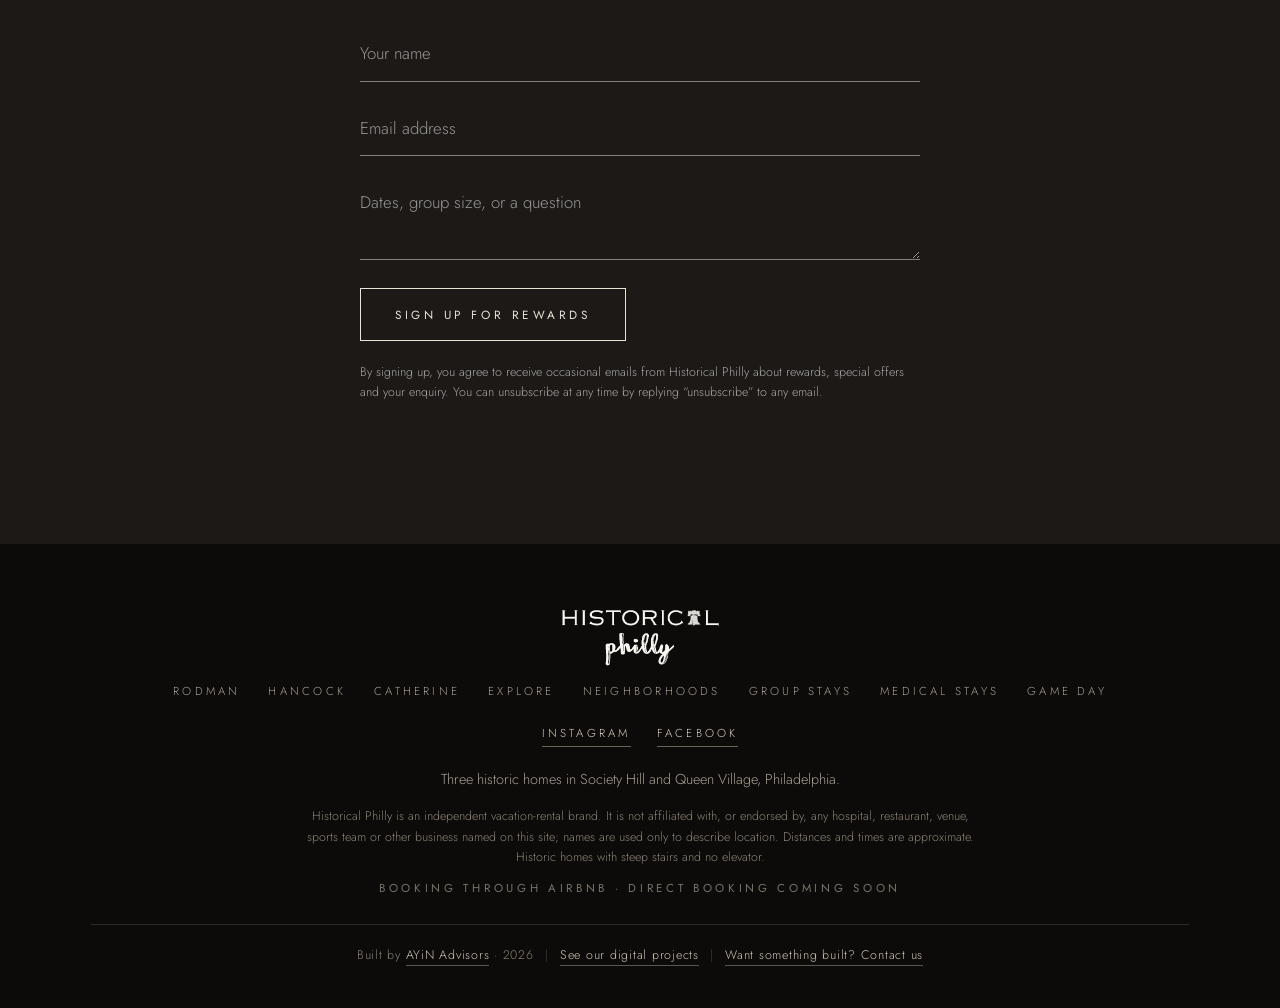
==== commit bf83ee08: "Form button now 'Sign Up for Rewards' with consent and unsubscribe line Co-Authored-By: Claude Sonne" ====
--- a/catherine-house.html
+++ b/catherine-house.html
@@ -7,7 +7,7 @@
 <link rel="icon" type="image/png" sizes="32x32" href="favicon-32.png"><link rel="icon" type="image/png" sizes="64x64" href="favicon-64.png"><link rel="apple-touch-icon" href="apple-touch-icon.png">
 <link rel="preconnect" href="https://fonts.googleapis.com"><link rel="preconnect" href="https://fonts.gstatic.com" crossorigin>
 <link href="https://fonts.googleapis.com/css2?family=Cormorant+Garamond:ital,wght@0,300;0,400;0,500;1,300;1,400&family=Jost:wght@300;400&display=swap" rel="stylesheet">
-<link rel="stylesheet" href="style.css?v=202610141755">
+<link rel="stylesheet" href="style.css?v=202610141759">
 <script type="application/ld+json">{"@context":"https://schema.org","@type":"Organization","name":"Historical Philly","url":"https://historicalphilly.com","sameAs":["https://www.instagram.com/historicalphilly","https://www.facebook.com/profile.php?id=61594915439339"]}</script>
 </head><body>
 <header class="nav"><a class="brandmark lgo" href="index.html" aria-label="Historical Philly home"><img class="lg-light" src="images/logo-cream.png" alt="Historical Philly"><img class="lg-ink" src="images/logo-ink.png" alt="" aria-hidden="true"></a>
@@ -48,11 +48,12 @@
 <input type="text" name="name" placeholder="Your name" aria-label="Your name" required>
 <input type="email" name="email" placeholder="Email address" aria-label="Email address" required>
 <textarea name="message" rows="2" placeholder="Dates, group size, or a question" aria-label="Message"></textarea>
-<button class="btn" type="submit">Sign up for Special Rewards and Offers</button></form></div></section>
+<button class="btn" type="submit">Sign Up for Rewards</button>
+<p class="consent">By signing up, you agree to receive occasional emails from Historical Philly about rewards, special offers and your enquiry. You can unsubscribe at any time by replying &ldquo;unsubscribe&rdquo; to any email.</p></form></div></section>
 <div class="mcta"><a class="btn solid" href="https://www.airbnb.com/h/historicqueenvillage" rel="noopener">Reserve Catherine House</a></div>
 <footer><div class="wrap"><a href="index.html"><img class="flogo" src="images/logo-cream.png" alt="Historical Philly"></a>
 <nav><a href="rodman-house.html">Rodman</a><a href="hancock-house.html">Hancock</a><a href="catherine-house.html">Catherine</a><a href="explore.html">Explore</a><a href="neighborhoods.html">Neighborhoods</a><a href="group-stays.html">Group stays</a><a href="medical.html">Medical stays</a><a href="gameday.html">Game day</a></nav>
 <div class="social"><a href="https://www.instagram.com/historicalphilly" rel="noopener" target="_blank">Instagram</a><a href="https://www.facebook.com/profile.php?id=61594915439339" rel="noopener" target="_blank">Facebook</a></div><div>Three historic homes in Society Hill and Queen Village, Philadelphia.</div>
 <p class="disc">Historical Philly is an independent vacation-rental brand. It is not affiliated with, or endorsed by, any hospital, restaurant, venue, sports team or other business named on this site; names are used only to describe location. Distances and times are approximate. Historic homes with steep stairs and no elevator.</p><div class="label">Booking through Airbnb · direct booking coming soon</div><div class="built">Built by <a href="https://ayinadvisors.com" rel="noopener" target="_blank">AYiN Advisors</a> &middot; 2026<span class="sep">|</span><a href="https://ayinadvisors.com/Projects.html" rel="noopener" target="_blank">See our digital projects</a><span class="sep">|</span><a href="https://ayinadvisors.com/Contact.html" rel="noopener" target="_blank">Want something built? Contact us</a></div></div></footer>
-<script src="script.js?v=202610141755"></script>
+<script src="script.js?v=202610141759"></script>
 </body></html>
--- a/style.css
+++ b/style.css
@@ -324,3 +324,4 @@
 .built a:hover{color:var(--brass);border-color:var(--brass)}
 .built .sep{margin:0 .9em;opacity:.45}
 @media(max-width:600px){.built .sep{display:none}.built a,.built{display:block}.built a{margin:4px auto;width:max-content;max-width:100%}}
+.consent{font-size:.78rem;line-height:1.6;color:rgba(255,255,255,.62);margin-top:2px;max-width:560px}
